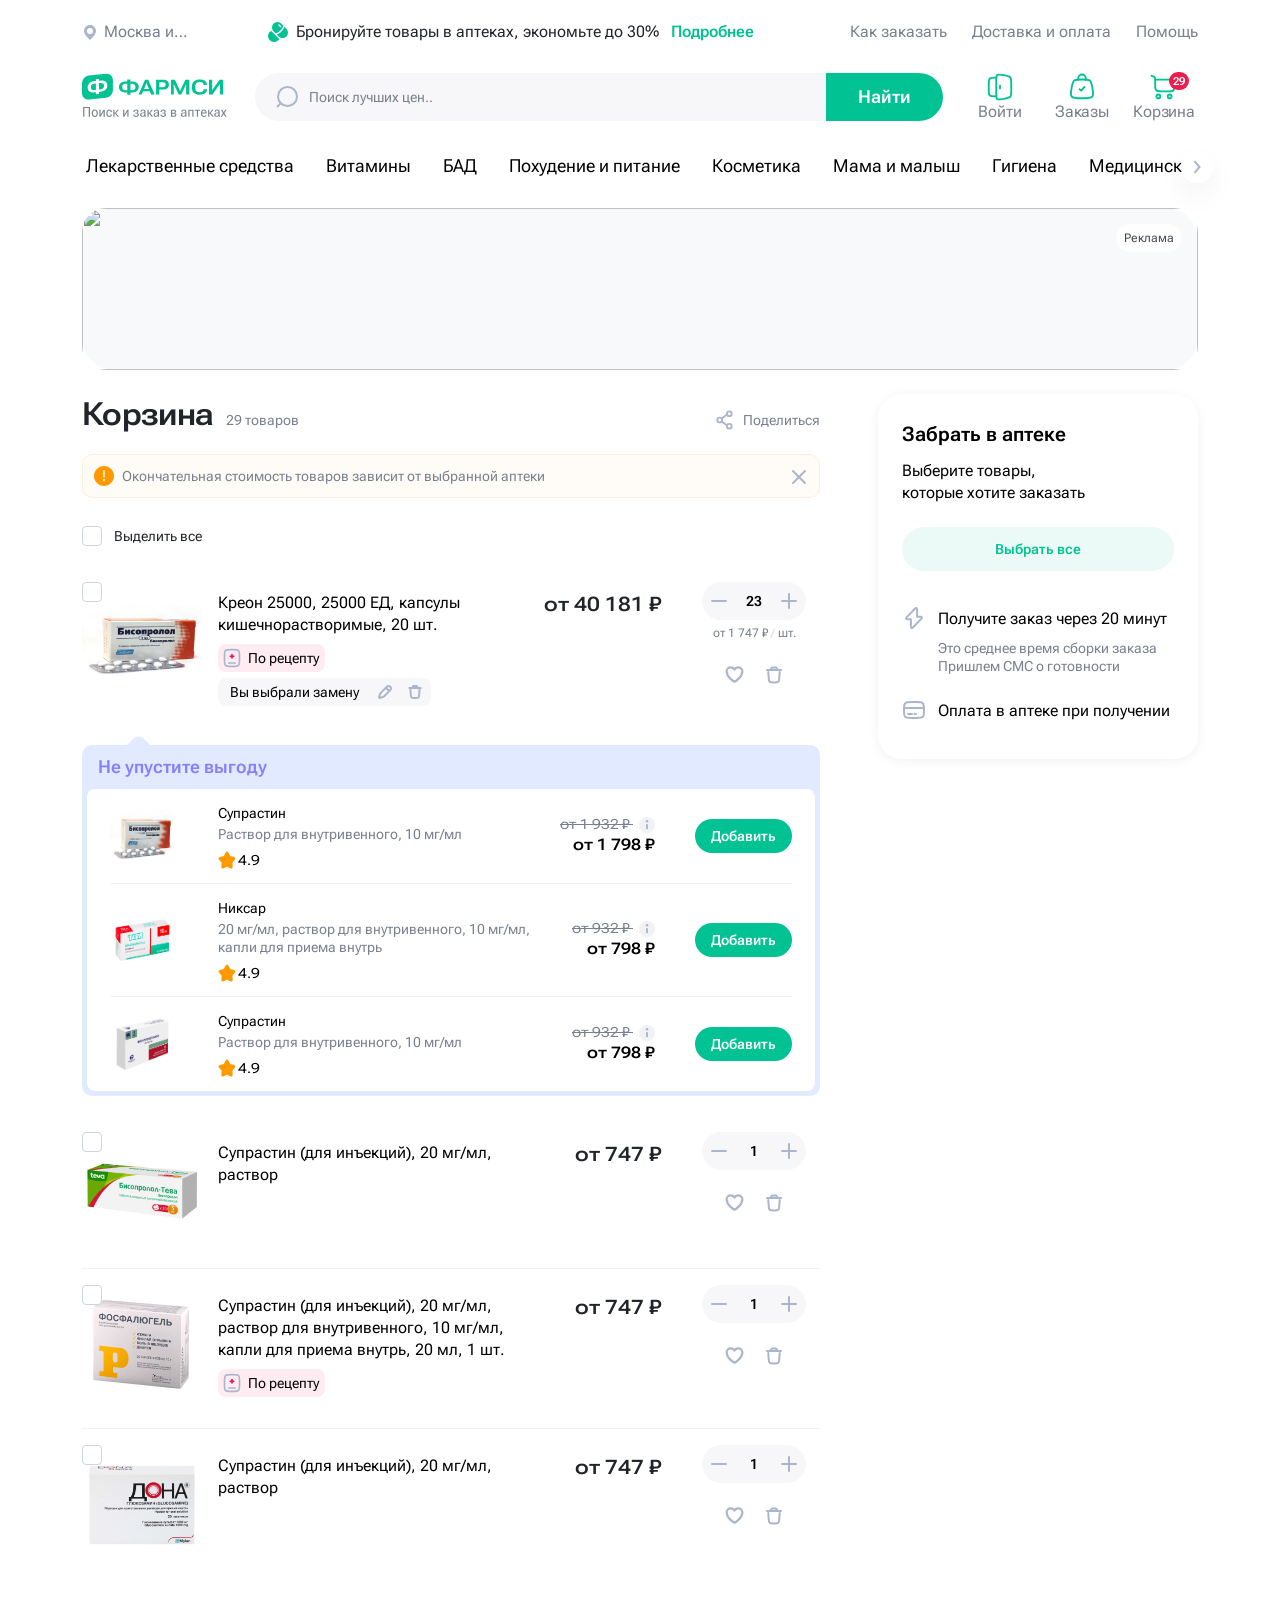
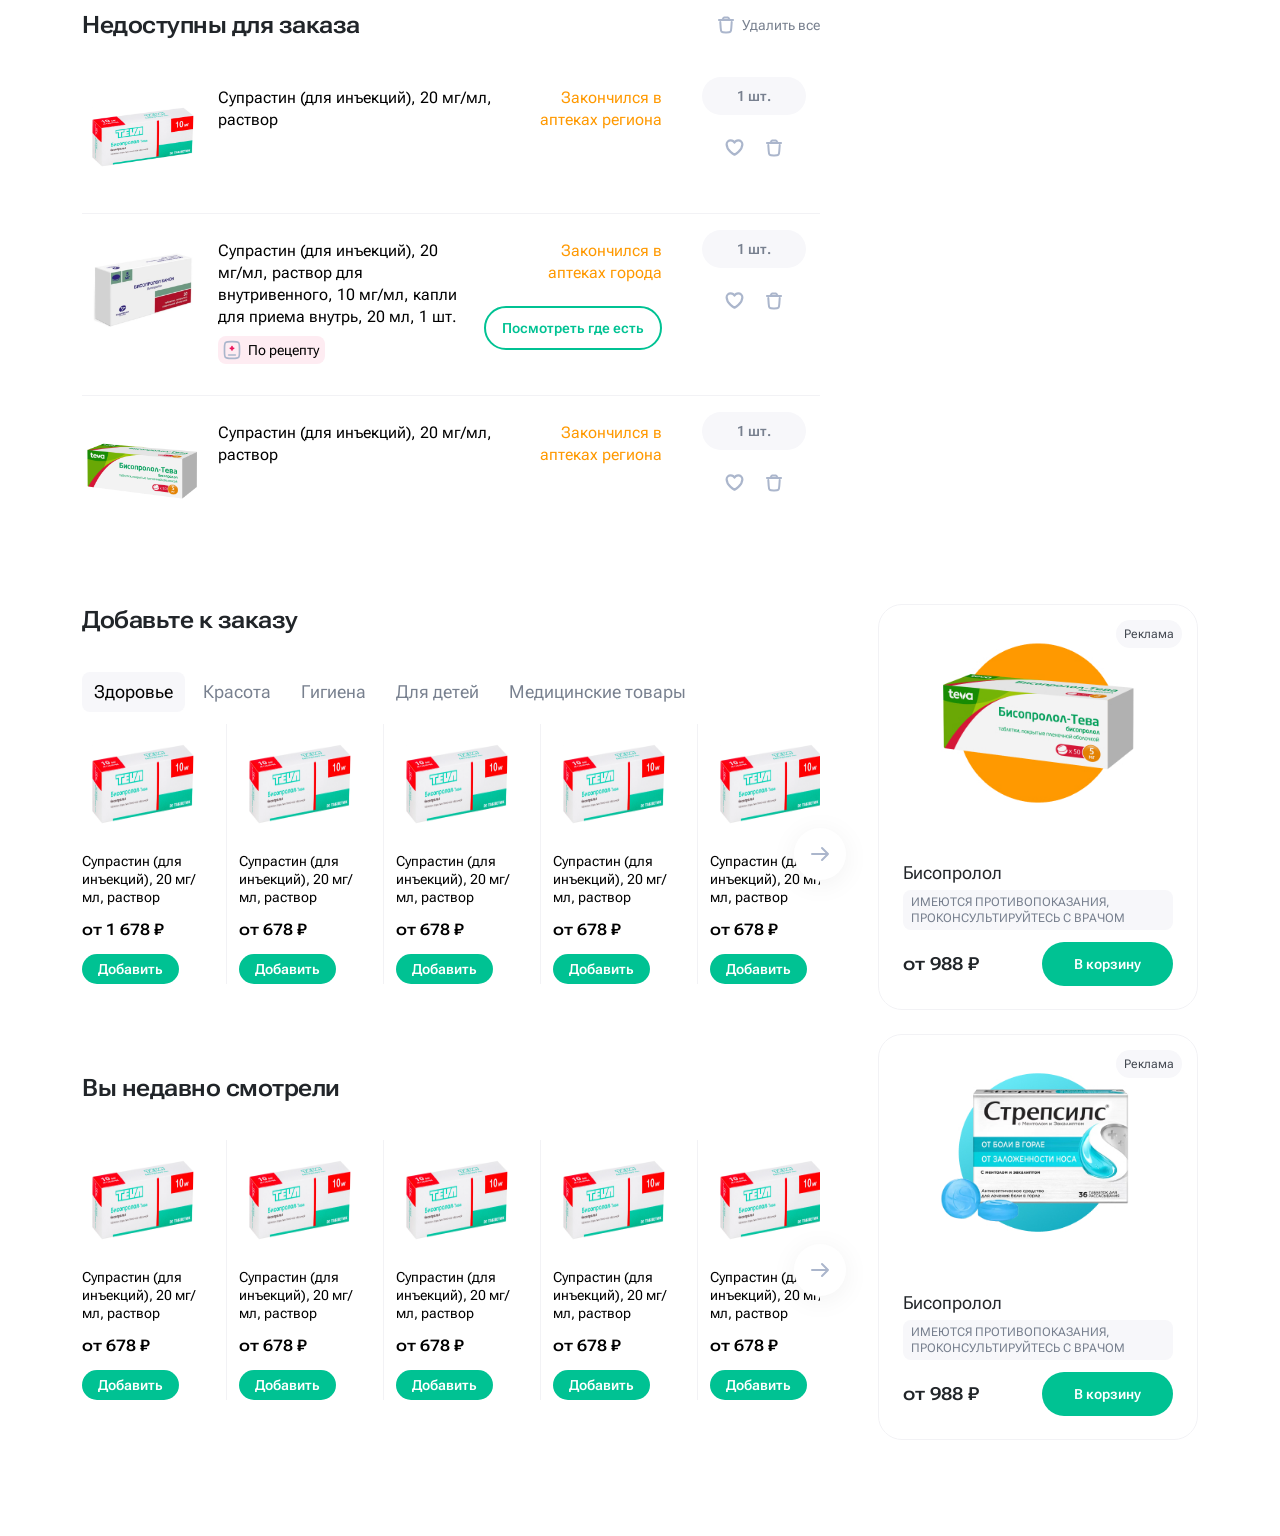
==== index.html @ 785c0ee1 "upload" ====
<!DOCTYPE html>
<html lang="ru">

<head>
    <meta charset="utf-8">
    <meta http-equiv="X-UA-Compatible" content="IE=edge">
    <meta name="viewport" content="width=device-width, initial-scale=1.0, maximum-scale=1.0, viewport-fit=cover">
    <meta name="description" content="Описание страницы">
    <meta name="format-detection" content="telephone=no">
    <meta name="robots" content="noindex">
    <title>Корзина</title>
    <link rel="apple-touch-icon" href="./assets/images/apple-touch-icon-C9QjvEhI.png" sizes="144x144">
    <link rel="icon" href="./assets/images/favicon-16x16-CDKs5s7O.png" sizes="16x16">
    <link rel="icon" href="./assets/images/favicon-32x32-Dmmu4h1M.png" sizes="32x32">
    <link rel="manifest" href="./assets/site-BRCrxVoA.webmanifest">
    <link rel="mask-icon" href="./assets/images/safari-pinned-tab-ThR9FbhP.svg">
    <link rel="preconnect" href="https://fonts.googleapis.com">
    <link rel="preconnect" href="https://fonts.gstatic.com" crossorigin>
    <link href="https://fonts.googleapis.com/css2?family=Roboto+Flex:opsz,slnt,wdth,wght,GRAD,XOPQ,XTRA,YOPQ,YTAS,YTDE,YTFI,YTLC,YTUC@8..144,-10..0,25..151,100..1000,-200..150,27..175,323..603,25..135,649..854,-305..-98,560..788,416..570,528..760&display=swap"
          rel="stylesheet">
    <link href="https://cdn.jsdelivr.net/npm/bootstrap@5.3.3/dist/css/bootstrap.min.css" rel="stylesheet"
          integrity="sha384-QWTKZyjpPEjISv5WaRU9OFeRpok6YctnYmDr5pNlyT2bRjXh0JMhjY6hW+ALEwIH" crossorigin="anonymous">
    <link rel="stylesheet" href="https://cdn.jsdelivr.net/npm/swiper@11/swiper-bundle.min.css"/>
    <link rel="stylesheet" href="https://cdn.jsdelivr.net/npm/@fancyapps/ui@5.0/dist/fancybox/fancybox.css"/>
    <script src="https://api-maps.yandex.ru/2.1/?apikey=b603dd45-d3d4-4cc6-bc5e-3985d0624e53&lang=ru_RU"></script>
  <script type="module" crossorigin src="./assets/index-DP8fOrDg.js"></script>
  <link rel="stylesheet" crossorigin href="./assets/css/index-PThS0J7I.css">
</head>

<body>
<div class="site">
    <header class="header">
        <!-- Header Start-->
        <!-- Header Top-->
        <div class="header__top">
            <div class="container">
                <div class="d-flex flex-wrap align-items-center justify-content-between">
                    <div class="d-flex align-items-center me-3">
                        <div class="header__location location">
                            <a class="location__current" href="javascript:void(0)">
                                <svg class="location__icon">
                                    <use xlink:href="./assets/images/sprites-BpR0RG1N.svg#pin"></use>
                                </svg>
                                <span class="js-city-choosen-city">Москва и МО</span>
                            </a>
                        </div>
                        <div class="header__saving d-flex align-items-center">
                            <svg class="header__saving-icon" width="24" height="24">
                                <use xlink:href="./assets/images/sprites-BpR0RG1N.svg#Pills"></use>
                            </svg>
                            Бронируйте товары в аптеках, экономьте до 30%<a class="header__saving-link"
                                                                            href="#">Подробнее </a>
                        </div>
                    </div>
                    <div class="d-flex align-items-center"><a class="header__top-link" href="#">Как заказать</a><a
                            class="header__top-link" href="#">Доставка и оплата</a><a class="header__top-link"
                                                                                      href="#">Помощь</a>
                    </div>
                </div>
            </div>
        </div>
        <!-- Header Middle-->
        <div class="header-nav">
            <div class="header__middle header__fixed">
                <div class="container" style="position: relative">
                    <div class="city-popup js-city-popup">
                        <button type="button" class="city-change__close" onclick="$('.js-city-popup').fadeOut(300);">
                            <svg aria-hidden="true" width="20" height="20" viewBox="0 0 20 20" fill="none"
                                 xmlns="http://www.w3.org/2000/svg">
                                <path d="M15.332 4.66663L4.66536 15.3333" stroke="#ABB6CC" stroke-width="2"
                                      stroke-linecap="round" stroke-linejoin="round"></path>
                                <path d="M4.66797 4.66663L15.3346 15.3333" stroke="#ABB6CC" stroke-width="2"
                                      stroke-linecap="round" stroke-linejoin="round"></path>
                            </svg>
                        </button>
                        <div class="city-popup__subtitle">Ваш регион</div>
                        <div class="city-popup__title"><span class="js-city-choosen-city">Московская область</span>?</div>
                        <div class="city-popup__text">
                            Цены и наличие в аптеках зависят<br>
                            от выбранного региона
                        </div>
                        <div class="city-popup__buttons">
                            <button class="button button-primary js-submit-location" type="button">
                                Да
                            </button>
                            <button class="button button-solid js-change-location" type="button">
                                Выбрать другой
                            </button>
                        </div>
                    </div>

                    <div class="city-popup js-city-selected-popup">
                        <button type="button" class="city-change__close"
                                onclick="$('.js-city-selected-popup').fadeOut(300);">
                            <svg aria-hidden="true" width="20" height="20" viewBox="0 0 20 20" fill="none"
                                 xmlns="http://www.w3.org/2000/svg">
                                <path d="M15.332 4.66663L4.66536 15.3333" stroke="#ABB6CC" stroke-width="2"
                                      stroke-linecap="round" stroke-linejoin="round"></path>
                                <path d="M4.66797 4.66663L15.3346 15.3333" stroke="#ABB6CC" stroke-width="2"
                                      stroke-linecap="round" stroke-linejoin="round"></path>
                            </svg>
                        </button>
                        <div class="city-popup__subtitle">Регион изменён</div>
                        <div class="city-popup__title js-city-choosen-city">Московская область</div>
                        <div class="city-popup__text">
                            Цены и наличие теперь будут отображаться<br>
                            для выбранного региона
                        </div>
                        <div class="city-popup__buttons">
                            <button class="button button-primary js-submit-location"
                                    onclick="$('.js-city-selected-popup').fadeOut(300);" type="button">
                                Понятно
                            </button>
                        </div>
                    </div>

                    <div class="d-flex align-items-center justify-content-between">
                        <a class="header__logo logo" href="/">
                            <img class="logo__image"
                                 src="./assets/images/logo-zc5anlZU.svg"
                                 alt="logo" width="168"
                                 height="56">
                        </a>
                        <div class="header__search search">
                            <form class="search__form d-flex align-items-center" action="/" autocomplete="off">
                                <div class="form-group w-100">
                                    <input class="search__input big__input js-searchInput" type="text" name="q"
                                           placeholder="Поиск лучших цен..">
                                    <svg class="search__icon">
                                        <use xlink:href="./assets/images/sprites-BpR0RG1N.svg#loupe"></use>
                                    </svg>
                                    <svg class="search__loading">
                                        <use xlink:href="./assets/images/sprites-BpR0RG1N.svg#loading"></use>
                                    </svg>
                                    <button class="search__clear js-qclear" type="button"></button>
                                </div>
                                <button class="button button-big" type="submit">Найти</button>
                                <div class="search__result">

                                </div>
                            </form>
                            <div class="search__backdrop"></div>
                        </div>
                        <div class="header__links"><a class="header__link" href="#">
                            <div class="header__link-icon">
                                <svg>
                                    <use xlink:href="./assets/images/sprites-BpR0RG1N.svg#Exit"></use>
                                </svg>
                            </div>
                            Войти
                        </a><a class="header__link" href="#">
                            <div class="header__link-icon">
                                <svg>
                                    <use xlink:href="./assets/images/sprites-BpR0RG1N.svg#Bag"></use>
                                </svg>
                            </div>
                            Заказы
                        </a><a class="header__link" href="#">
                            <div class="header__link-icon">
                                <svg>
                                    <use xlink:href="./assets/images/sprites-BpR0RG1N.svg#Cart"></use>
                                </svg>
                                <span class="header__link-counter js-cart-choose-nav-counter">99+</span>
                            </div>
                            Корзина
                        </a>
                        </div>
                    </div>
                </div>
            </div>
        </div>
        <div class="header__bottom">
            <div class="container">
                <nav class="header__menu">
                    <div class="header__list">
                        <div class="js-navSlider swiper">
                            <div class="swiper-wrapper">
                                <div class="swiper-slide header__slide"><a class="header__list-link"
                                                                           href="#">Лекарственные
                                    средства</a></div>
                                <div class="swiper-slide header__slide"><a class="header__list-link"
                                                                           href="#">Витамины</a>
                                </div>
                                <div class="swiper-slide header__slide"><a class="header__list-link" href="#">БАД</a>
                                </div>
                                <div class="swiper-slide header__slide"><a class="header__list-link" href="#">Похудение
                                    и
                                    питание</a></div>
                                <div class="swiper-slide header__slide"><a class="header__list-link"
                                                                           href="#">Косметика</a>
                                </div>
                                <div class="swiper-slide header__slide"><a class="header__list-link" href="#">Мама и
                                    малыш</a></div>
                                <div class="swiper-slide header__slide"><a class="header__list-link"
                                                                           href="#">Гигиена</a>
                                </div>
                                <div class="swiper-slide header__slide"><a class="header__list-link"
                                                                           href="#">Медицинские
                                    изделия</a></div>
                                <div class="swiper-slide header__slide"><a class="header__list-link"
                                                                           href="#">Медицинская
                                    техника</a></div>
                                <div class="swiper-slide header__slide"><a class="header__list-link"
                                                                           href="#">Ортопедия</a>
                                </div>
                                <div class="swiper-slide header__slide"><a class="header__list-link" href="#">Оптика</a>
                                </div>
                            </div>
                        </div>
                        <div class="small-navigation--prev small-navigation--disabled header__button--prev">
                            <svg class="small-navigation__icon">
                                <use xlink:href="./assets/images/sprites-BpR0RG1N.svg#triangle-left"></use>
                            </svg>
                        </div>
                        <div class="small-navigation--next header__button--next">
                            <svg class="small-navigation__icon">
                                <use xlink:href="./assets/images/sprites-BpR0RG1N.svg#triangle-right"></use>
                            </svg>
                        </div>
                    </div>
                    <div class="header__submenu submenu">
                        <div class="submenu__item">
                            <div class="row">
                                <div class="col-12 col-md-3">
                                    <div class="submenu__links"><a class="submenu__link" href="#">Бальзамы и
                                        кондиционеры</a><a class="submenu__link" href="#">Депиляция и бритье</a><a
                                            class="submenu__link" href="#">Средства после загара</a><a
                                            class="submenu__link" href="#">Шампуни</a><a class="submenu__link"
                                                                                         href="#">Омоложение</a><a
                                            class="submenu__link" href="#">Средства
                                        от загара</a><a class="submenu__link" href="#">Уход за телом</a><a
                                            class="submenu__link" href="#">Сухие шампуни</a><a class="submenu__link"
                                                                                               href="#">Окрашивание бровей
                                        и ресниц</a><a class="submenu__link" href="#">Уход за лицом</a><a
                                            class="submenu__link" href="#">Антицеллюлитный уход</a><a
                                            class="submenu__link" href="#">Патчи под
                                        глаза</a><a class="submenu__link" href="#">Сухие шампуни</a><a
                                            class="submenu__link" href="#">Окрашивание
                                        бровей и ресниц</a><a class="submenu__link" href="#">Уход за лицом</a>
                                    </div>
                                </div>
                                <div class="col-12 col-md-3">
                                    <div class="submenu__links"><a class="submenu__link" href="#">Сухие шампуни</a><a
                                            class="submenu__link" href="#">Депиляция и бритье</a><a
                                            class="submenu__link" href="#">Уход за
                                        телом</a><a class="submenu__link" href="#">Шампуни</a><a
                                            class="submenu__link" href="#">Бальзамы и
                                        кондиционеры</a><a class="submenu__link" href="#">Омоложение</a><a
                                            class="submenu__link" href="#">Средства от загара</a><a
                                            class="submenu__link" href="#">Средства после
                                        загара</a>
                                    </div>
                                </div>
                                <div class="col-12 col-md-2">
                                    <div class="submenu__title">Бренды</div>
                                    <div class="submenu__items"><a class="submenu__brand" href="#"
                                                                   title="Наименование бренда"><img
                                            src="./assets/images/Logo_Zdrav-Bo9V4WiA.jpg"
                                            alt="Logo_Zdrav" width="196" height="98"></a><a class="submenu__brand"
                                                                                            href="#"
                                                                                            title="Наименование бренда"><img
                                            src="./assets/images/Magnit-D0cAcwQ8.jpg"
                                            alt="Magnit" width="196" height="98"></a><a class="submenu__brand"
                                                                                        href="#"
                                                                                        title="Наименование бренда"><img
                                            src="./assets/images/Logo_Zdrav-Bo9V4WiA.jpg" alt="Logo_Zdrav" width="196"
                                            height="98"></a><a class="submenu__brand" href="#"
                                                               title="Наименование бренда"><img
                                            src="./assets/images/Magnit-D0cAcwQ8.jpg"
                                            alt="Magnit" width="196" height="98"></a><a class="submenu__brand"
                                                                                        href="#"
                                                                                        title="Наименование бренда"><img
                                            src="./assets/images/Logo_Zdrav-Bo9V4WiA.jpg" alt="Logo_Zdrav" width="196"
                                            height="98"></a>
                                    </div>
                                </div>
                                <div class="col-12 col-md-4">
                                    <div class="submenu__title">Хиты продаж</div>
                                    <div class="submenu__items"><a class="submenu__cart" href="#">
                                        <img
                                                class="submenu__cart-image" src="./assets/images/product-1-BopFH--r.png"
                                                width="86" height="86">
                                        <div class="submenu__cart-info">
                                            <div class="submenu__cart-name">Супрастин (для инъекций), 20 мг/мл,
                                                раствор для
                                                внутривенного, 10 мг/мл, капли для приема внутрь, 20 мл, 1 шт.
                                            </div>
                                            <div class="submenu__cart-price">от 1 700 ₽</div>
                                        </div>
                                    </a><a class="submenu__cart" href="#"><img class="submenu__cart-image"
                                                                               src="./assets/images/product-3-C06GJjld.png"
                                                                               width="86" height="86">
                                        <div class="submenu__cart-info">
                                            <div class="submenu__cart-name">Супрастин (для инъекций), 20 мг/мл,
                                                раствор для
                                                внутривенного, 10 мг/мл
                                            </div>
                                            <div class="submenu__cart-price">от 988 ₽</div>
                                        </div>
                                    </a><a class="submenu__cart" href="#"><img class="submenu__cart-image"
                                                                               src="./assets/images/product-2-D37xDYxZ.png"
                                                                               width="86" height="86">
                                        <div class="submenu__cart-info">
                                            <div class="submenu__cart-name">Цетрин, 10 мг, таблетки, покрытые
                                                пленочной
                                                оболочкой, 20 шт.
                                            </div>
                                            <div class="submenu__cart-price">от 320 ₽</div>
                                        </div>
                                    </a>
                                    </div>
                                </div>
                            </div>
                        </div>
                        <div class="submenu__item">
                            <div class="row">
                                <div class="col-12 col-md-3">
                                    <div class="submenu__links"><a class="submenu__link" href="#">Бальзамы и
                                        кондиционеры</a><a class="submenu__link" href="#">Депиляция и бритье</a><a
                                            class="submenu__link" href="#">Средства после загара</a><a
                                            class="submenu__link" href="#">Шампуни</a><a class="submenu__link"
                                                                                         href="#">Омоложение</a><a
                                            class="submenu__link" href="#">Средства
                                        от загара</a><a class="submenu__link" href="#">Уход за телом</a><a
                                            class="submenu__link" href="#">Сухие шампуни</a><a class="submenu__link"
                                                                                               href="#">Окрашивание бровей
                                        и ресниц</a><a class="submenu__link" href="#">Уход за лицом</a><a
                                            class="submenu__link" href="#">Антицеллюлитный уход</a><a
                                            class="submenu__link" href="#">Патчи под
                                        глаза</a><a class="submenu__link" href="#">Сухие шампуни</a><a
                                            class="submenu__link" href="#">Окрашивание
                                        бровей и ресниц</a><a class="submenu__link" href="#">Уход за лицом</a>
                                    </div>
                                </div>
                                <div class="col-12 col-md-3">
                                    <div class="submenu__links"><a class="submenu__link" href="#">Сухие шампуни</a><a
                                            class="submenu__link" href="#">Депиляция и бритье</a><a
                                            class="submenu__link" href="#">Уход за
                                        телом</a><a class="submenu__link" href="#">Шампуни</a><a
                                            class="submenu__link" href="#">Бальзамы и
                                        кондиционеры</a><a class="submenu__link" href="#">Омоложение</a><a
                                            class="submenu__link" href="#">Средства от загара</a><a
                                            class="submenu__link" href="#">Средства после
                                        загара</a>
                                    </div>
                                </div>
                                <div class="col-12 col-md-4">
                                    <div class="submenu__title">Хиты продаж</div>
                                    <div class="submenu__items"><a class="submenu__cart" href="#"><img
                                            class="submenu__cart-image" src="./assets/images/product-1-BopFH--r.png"
                                            width="86" height="86">
                                        <div class="submenu__cart-info">
                                            <div class="submenu__cart-name">Супрастин (для инъекций), 20 мг/мл,
                                                раствор для
                                                внутривенного, 10 мг/мл, капли для приема внутрь, 20 мл, 1 шт.
                                            </div>
                                            <div class="submenu__cart-price">от 1 700 ₽</div>
                                        </div>
                                    </a><a class="submenu__cart" href="#"><img class="submenu__cart-image"
                                                                               src="./assets/images/product-3-C06GJjld.png"
                                                                               width="86" height="86">
                                        <div class="submenu__cart-info">
                                            <div class="submenu__cart-name">Супрастин (для инъекций), 20 мг/мл,
                                                раствор для
                                                внутривенного, 10 мг/мл
                                            </div>
                                            <div class="submenu__cart-price">от 988 ₽</div>
                                        </div>
                                    </a><a class="submenu__cart" href="#"><img class="submenu__cart-image"
                                                                               src="./assets/images/product-2-D37xDYxZ.png"
                                                                               width="86" height="86">
                                        <div class="submenu__cart-info">
                                            <div class="submenu__cart-name">Цетрин, 10 мг, таблетки, покрытые
                                                пленочной
                                                оболочкой, 20 шт.
                                            </div>
                                            <div class="submenu__cart-price">от 320 ₽</div>
                                        </div>
                                    </a>
                                    </div>
                                </div>
                            </div>
                        </div>
                    </div>
                </nav>
            </div>
        </div>
        <!-- Header End-->
    </header>
    <!-- Main section-->
    <main class="main">
        <section class="section" style="margin: 24px 0">
            <div class="container">
                <div class="row">
                    <div class="col-12">
                        <div class="banner bg-light rounded-5" href="#">
                            <div class="banner__advertising advertising">
                                <div class="advertising__text">Реклама</div>
                                <div class="advertising__block advertising__block--top" data-id="ad-1">
                                    <div class="advertising__title">Реклама</div>
                                    <div class="advertising__subtitle">ООО&nbsp;«Название длинное компании чтобы
                                        посмотреть как вмещается»
                                    </div>
                                    <div class="d-flex flex-column align-items-start">
                                        <a class="advertising__link"
                                           href="https://rostov-na-donu.uteka.ru"
                                           target="_blank" rel="nofollow">
                                            <div class="advertising__icon advertising__icon--earth"></div>
                                            <div class="advertising__desc">https://rostov-na-donu.uteka.ru</div>
                                        </a><a class="advertising__link js-copy" href="uzk2dklH28Gmckh92Pod00"
                                               target="_blank" rel="nofollow">
                                        <div class="advertising__icon advertising__icon--copy"></div>
                                        <div class="advertising__desc">uzk2dklH28Gmckh92Pod00</div>
                                    </a>
                                        <p class="advertising__link advertising__link--complete"><span
                                                class="advertising__icon advertising__icon--checked"></span><span
                                                class="advertising__desc">ID скопирован</span></p></div>
                                </div>
                            </div>
                            <img src="https://images.unsplash.com/photo-1692854236272-cc49076a2629?ixlib=rb-4.0.3&amp;ixid=M3wxMjA3fDB8MHxwaG90by1wYWdlfHx8fGVufDB8fHx8fA%3D%3D&amp;auto=format&amp;fit=crop&amp;w=3540&amp;q=80"
                                 alt="" class="banner__img"></div>
                    </div>
                </div>
            </div>
        </section>
        <section class="section" style="margin-bottom: 56px;">
            <div class="container">
                <div class="row gx-5 cart">
                    <div class="cart__empty js-cart-choose-empty">
                        <div class="title cart__header-title cart__empty-title">Корзина</div>
                        <div class="cart__empty-inner">
                            <svg class="cart__empty-image" width="161" height="134" viewBox="0 0 161 134" fill="none"
                                 xmlns="http://www.w3.org/2000/svg">
                                <g clip-path="url(#clip0_1689_17390)">
                                    <ellipse cx="70.3827" cy="65.2578" rx="65.1288" ry="64.6071" fill="#F7F7FA"/>
                                    <path d="M36.8817 131.625C57.143 131.625 73.568 129.266 73.568 126.354C73.568 123.443 57.143 121.083 36.8817 121.083C16.6204 121.083 0.195312 123.443 0.195312 126.354C0.195312 129.266 16.6204 131.625 36.8817 131.625Z"
                                          fill="#F7F7FA"/>
                                    <ellipse cx="61.8483" cy="68.0805" rx="14.2272" ry="14.1132" fill="#F7F7FA"/>
                                    <g clip-path="url(#clip1_1689_17390)">
                                        <path fill-rule="evenodd" clip-rule="evenodd"
                                              d="M63.582 88.5745L27.0141 86.5857C27.0141 86.5857 24.1781 108.096 22.7061 119.262C22.4831 120.953 22.9756 122.66 24.0648 123.973C25.154 125.285 26.7413 126.084 28.4444 126.176L57.8663 127.777C59.5693 127.869 61.2341 127.247 62.459 126.061C63.6843 124.874 64.359 123.23 64.3207 121.525C64.0682 110.266 63.582 88.5745 63.582 88.5745Z"
                                              fill="#00B88B"/>
                                        <path fill-rule="evenodd" clip-rule="evenodd"
                                              d="M55.1721 127.79C56.5105 127.863 57.8186 127.374 58.7813 126.442C59.7439 125.51 60.2742 124.218 60.2441 122.878C60.0056 112.227 59.5643 92.5515 59.5643 92.5515C59.5632 92.5087 59.5453 92.468 59.5142 92.4385L54.8011 87.9741C54.7368 87.9131 54.6352 87.9159 54.574 87.9802C54.5131 88.0445 54.516 88.1462 54.5802 88.2072L59.2447 92.6256C59.2731 93.8843 59.6927 112.596 59.9232 122.885C59.9512 124.135 59.4565 125.341 58.5579 126.212C57.6594 127.082 56.4389 127.538 55.1896 127.47C55.1013 127.465 55.0255 127.533 55.0206 127.621C55.0158 127.71 55.0839 127.785 55.1721 127.79Z"
                                              fill="#00A07A"/>
                                        <path fill-rule="evenodd" clip-rule="evenodd"
                                              d="M59.5146 92.6714L63.6971 88.6907C63.761 88.6296 63.7639 88.528 63.7025 88.4638C63.6417 88.3996 63.5395 88.3971 63.4756 88.4582L59.293 92.4388C59.2292 92.4999 59.2263 92.6016 59.2877 92.6658C59.349 92.73 59.4507 92.7325 59.5146 92.6714Z"
                                              fill="#00A07A"/>
                                        <path fill-rule="evenodd" clip-rule="evenodd"
                                              d="M54.6913 88.0906L18.1235 86.1018C18.1235 86.1018 15.2875 107.613 13.8155 118.778C13.5925 120.469 14.085 122.176 15.1742 123.489C16.2634 124.801 17.8506 125.6 19.5537 125.693L48.9756 127.293C50.6787 127.385 52.3435 126.763 53.5684 125.577C54.7937 124.39 55.4684 122.746 55.4301 121.041C55.1776 109.782 54.6913 88.0906 54.6913 88.0906Z"
                                              fill="#00C293"/>
                                        <path fill-rule="evenodd" clip-rule="evenodd"
                                              d="M25.8467 86.5221C25.9552 87.1598 25.995 87.8199 25.9584 88.4934C25.6942 93.3516 21.5534 97.0864 16.7016 96.8589L18.1198 86.1018L25.8467 86.5221Z"
                                              fill="#00B88B"/>
                                        <path fill-rule="evenodd" clip-rule="evenodd"
                                              d="M28.9205 120.716C28.9397 120.363 28.6691 120.061 28.3162 120.042C26.2996 119.932 20.0854 119.594 18.0688 119.485C17.7158 119.466 17.4141 119.736 17.3949 120.089C17.3639 120.659 17.3188 121.488 17.2879 122.058C17.2687 122.411 17.5392 122.713 17.8922 122.732C19.9088 122.841 26.123 123.179 28.1396 123.289C28.4925 123.308 28.7942 123.038 28.8134 122.685C28.8444 122.115 28.8895 121.286 28.9205 120.716Z"
                                              fill="white"/>
                                        <path d="M28.4094 92.7739C29.2828 92.8214 30.0293 92.1519 30.0768 91.2786C30.1243 90.4052 29.4548 89.6587 28.5814 89.6112C27.708 89.5637 26.9615 90.2332 26.914 91.1065C26.8665 91.9799 27.536 92.7264 28.4094 92.7739Z"
                                              fill="#00A07A"/>
                                        <path d="M43.6359 93.6023C44.5093 93.6498 45.2558 92.9803 45.3033 92.1069C45.3508 91.2335 44.6813 90.487 43.808 90.4395C42.9346 90.392 42.1881 91.0615 42.1406 91.9349C42.0931 92.8083 42.7626 93.5548 43.6359 93.6023Z"
                                              fill="#00A07A"/>
                                        <path fill-rule="evenodd" clip-rule="evenodd"
                                              d="M27.4278 91.1064C27.4278 91.1064 26.9627 96.8547 26.5308 102.194C26.3172 104.834 27.1793 107.448 28.9215 109.443C30.6637 111.438 33.138 112.644 35.7827 112.788L35.7828 112.788C39.8476 113.009 43.3486 109.952 43.6769 105.894C44.1527 100.014 44.7923 92.1073 44.7923 92.1073C44.84 91.5186 44.4007 91.002 43.812 90.9543C43.2232 90.9067 42.7066 91.346 42.6589 91.9347C42.6589 91.9347 42.0193 99.8411 41.5435 105.721C41.3088 108.623 38.8055 110.809 35.899 110.651L35.8989 110.651C33.8309 110.538 31.896 109.595 30.5337 108.035C29.1714 106.475 28.4972 104.431 28.6641 102.366C29.0961 97.0273 29.5612 91.2789 29.5612 91.2789C29.6088 90.6902 29.1695 90.1736 28.5808 90.1259C27.9921 90.0783 27.4754 90.5176 27.4278 91.1064Z"
                                              fill="#00B88B"/>
                                        <path fill-rule="evenodd" clip-rule="evenodd"
                                              d="M27.4385 91.0199L25.8004 101.021C25.4371 103.239 26.034 105.506 27.4419 107.258C28.8498 109.009 30.936 110.08 33.18 110.202L33.18 110.202C38.059 110.467 42.3544 107.014 43.1442 102.193L44.7819 92.1942C44.8774 91.6113 44.4816 91.0606 43.8987 90.9651C43.3158 90.8696 42.7651 91.2653 42.6696 91.8482L41.032 101.847C40.4188 105.59 37.084 108.271 33.2963 108.065L33.2962 108.065C31.6592 107.976 30.1372 107.195 29.1101 105.917C28.083 104.639 27.6476 102.985 27.9126 101.367L29.5507 91.3658C29.6462 90.783 29.2505 90.2322 28.6676 90.1367C28.0847 90.0413 27.534 90.437 27.4385 91.0199Z"
                                              fill="white"/>
                                        <path fill-rule="evenodd" clip-rule="evenodd"
                                              d="M42.1056 84.0783L42.7544 72.1482C42.7865 71.5584 42.3337 71.0535 41.7439 71.0215C41.1541 70.9894 40.6493 71.4422 40.6172 72.0319L39.9684 83.9621C39.9363 84.5519 40.3891 85.0567 40.9788 85.0888C41.5686 85.1209 42.0735 84.6681 42.1056 84.0783Z"
                                              fill="white"/>
                                        <path fill-rule="evenodd" clip-rule="evenodd"
                                              d="M33.8455 83.2664L32.0241 77.1846C31.8547 76.6188 31.2577 76.297 30.6919 76.4665C30.1261 76.6359 29.8043 77.2328 29.9738 77.7987L31.7951 83.8805C31.9646 84.4463 32.5615 84.7681 33.1273 84.5986C33.6931 84.4292 34.015 83.8322 33.8455 83.2664Z"
                                              fill="white"/>
                                        <path fill-rule="evenodd" clip-rule="evenodd"
                                              d="M50.2364 84.8834L52.7066 79.035C52.9364 78.4908 52.6812 77.8625 52.1371 77.6327C51.5931 77.4029 50.9647 77.6581 50.7349 78.2022L48.2647 84.0505C48.0349 84.5946 48.29 85.223 48.8341 85.4528C49.3783 85.6826 50.0066 85.4275 50.2364 84.8834Z"
                                              fill="white"/>
                                        <path d="M16.5568 95.0335C21.0906 95.0335 24.7659 91.3582 24.7659 86.8244C24.7659 82.2906 21.0906 78.6152 16.5568 78.6152C12.023 78.6152 8.34766 82.2906 8.34766 86.8244C8.34766 91.3582 12.023 95.0335 16.5568 95.0335Z"
                                              fill="#EB1C4E"/>
                                        <path d="M17.5064 84.8313C17.2496 84.3782 16.8569 84.1516 16.3282 84.1516C15.7995 84.1516 15.4068 84.3782 15.1501 84.8313C14.8933 85.2844 14.7649 86.0623 14.7649 87.1649C14.7649 88.2676 14.8933 89.0455 15.1501 89.4986C15.4068 89.9517 15.7995 90.1783 16.3282 90.1783C16.8569 90.1783 17.2496 89.9517 17.5064 89.4986C17.7631 89.0455 17.8915 88.2676 17.8915 87.1649C17.8915 86.0623 17.7631 85.2844 17.5064 84.8313ZM18.7072 90.4049C18.1861 91.077 17.3931 91.4131 16.3282 91.4131C15.2633 91.4131 14.4666 91.077 13.9379 90.4049C13.4168 89.7327 13.1563 88.6527 13.1563 87.1649C13.1563 85.6772 13.4168 84.5972 13.9379 83.925C14.4666 83.2529 15.2633 82.9168 16.3282 82.9168C17.3931 82.9168 18.1861 83.2529 18.7072 83.925C19.2358 84.5972 19.5002 85.6772 19.5002 87.1649C19.5002 88.6527 19.2358 89.7327 18.7072 90.4049Z"
                                              fill="white"/>
                                    </g>
                                    <path d="M96.5027 134.045C116.669 134.045 133.017 131.677 133.017 128.757C133.017 125.836 116.669 123.468 96.5027 123.468C76.3363 123.468 59.9883 125.836 59.9883 128.757C59.9883 131.677 76.3363 134.045 96.5027 134.045Z"
                                          fill="#F7F7FA"/>
                                    <path d="M92.5711 103.436C91.744 102.611 90.2255 103.052 89.6618 103.9C82.6088 114.51 73.5624 116.092 70.4443 116.361C63.0919 117.489 61.2151 112.659 55.4581 113.625C52.2407 114.165 49.7016 116.064 49.9061 118.871C50.141 122.108 52.1809 123.646 55.2611 124.161C63.8134 125.591 72.9289 121.482 73.6706 121.116C80.7278 117.637 87.7462 112.643 92.321 106.557C92.9767 105.684 93.4789 104.342 92.5711 103.436Z"
                                          fill="#FC8A32"/>
                                    <path d="M106.121 61.3032C106.121 61.3032 119.054 67.1792 127.163 61.4126L131.528 68.1469C131.528 68.1469 118.512 76.2417 111.418 71.8713L106.121 61.3032Z"
                                          fill="white"/>
                                    <path d="M137.254 56.5535C137.046 56.5445 130.502 58.3227 127.168 61.3502L131.528 68.1469C131.528 68.1469 132.722 66.8129 134.197 66.8318C139.074 66.5245 139.822 64.9361 140.38 63.4991C141.76 59.9378 140.289 56.6896 137.254 56.5535Z"
                                          fill="#FCC632"/>
                                    <path d="M134.626 61.4904C134.11 61.4828 133.595 61.2963 133.204 60.9311C132.413 60.1949 132.422 59.0094 133.227 58.2835C136.45 55.3706 136.657 51.8393 136.01 50.1751C135.63 49.2016 136.185 48.1303 137.246 47.7824C138.307 47.4341 139.476 47.9422 139.855 48.9163C141.052 51.9938 140.384 57.0723 136.09 60.9522C135.685 61.3184 135.154 61.4974 134.626 61.4904Z"
                                          fill="#FCC632"/>
                                    <path d="M139.854 48.9163C139.475 47.9422 138.307 47.4341 137.246 47.7824C136.184 48.1303 135.63 49.2016 136.01 50.1751C136.576 51.6311 136.488 54.5173 134.297 57.1672H134.298C133.985 57.5451 137.39 55.4225 136.901 49.7426C136.861 49.2726 136.824 49.2819 136.826 48.9515C136.926 48.2902 137.83 48.1106 138.429 48.2302C139.26 48.3969 139.867 49.0459 139.916 49.098C139.894 49.0388 139.877 48.9747 139.854 48.9163Z"
                                          fill="#FC8A32"/>
                                    <path d="M136.034 63.5514C135.403 63.4871 134.813 63.1551 134.478 62.6083C133.925 61.7078 134.272 60.5659 135.255 60.058C136.588 59.3686 137.371 58.6312 137.459 57.9817C137.558 57.2499 136.795 56.5025 136.787 56.4954C135.97 55.7831 135.939 54.5977 136.715 53.8479C137.492 53.0988 138.784 53.0693 139.601 53.7813C139.834 53.9854 141.863 55.8399 141.51 58.4432C141.251 60.356 139.82 61.9965 137.258 63.3212C136.872 63.5209 136.444 63.593 136.034 63.5514Z"
                                          fill="#FCC632"/>
                                    <path d="M135.344 60.0095C135.868 59.8761 137.495 59.3631 138.026 58.0389C138.304 57.3467 137.363 56.5599 137.355 56.553C136.917 56.1681 136.62 55.7151 136.459 55.2602C136.4 54.8548 136.585 54.3369 137.551 53.8793C137.551 53.8793 138.518 53.532 139.593 53.7754C138.776 53.0702 137.491 53.1015 136.716 53.8478C135.94 54.5976 135.972 55.783 136.789 56.4953C136.797 56.5024 137.559 57.2498 137.46 57.9816C137.374 58.6164 136.622 59.3342 135.344 60.0095Z"
                                          fill="#FC8A32"/>
                                    <path d="M134.819 66.7369C134.075 66.8098 133.265 66.806 132.39 66.7265C131.268 66.624 130.449 65.7061 130.561 64.6775C130.673 63.6477 131.675 62.8982 132.795 62.9993C134.306 63.1377 135.405 62.9508 135.889 62.4733C136.455 61.9151 136.278 60.8806 136.276 60.8701C136.054 59.856 136.773 58.8799 137.878 58.6773C138.98 58.4724 140.061 59.1417 140.283 60.1555C140.347 60.4447 140.845 63.0325 138.925 64.9769C137.936 65.9781 136.561 66.5667 134.819 66.7369Z"
                                          fill="#FCC632"/>
                                    <path d="M137.873 58.6773C136.767 58.88 136.048 59.856 136.27 60.8701C136.272 60.8807 136.449 61.9151 135.883 62.4733C135.551 62.8003 134.926 62.9876 134.082 63.0304C134.293 63.1361 135.124 63.4973 135.986 63.0757C136.718 62.7174 136.697 61.5796 136.697 61.5697C136.693 60.9858 136.779 60.1834 137.364 59.5155C137.781 59.1341 138.124 59.0697 138.919 59.1647C138.919 59.1647 139.61 59.2351 140.175 59.8502C139.823 59.0125 138.858 58.4944 137.873 58.6773Z"
                                          fill="#FC8A32"/>
                                    <path d="M134.086 62.6878C133.712 62.9211 133.249 63.0425 132.762 63.0034C126.604 62.5051 124.595 60.2121 122.857 55.8758C122.468 54.9057 123.007 53.8292 124.067 53.4725C125.126 53.1151 126.299 53.6125 126.688 54.5838C128.047 57.9731 129.001 58.9388 133.12 59.272C134.243 59.3629 135.073 60.272 134.974 61.3021C134.918 61.8858 134.576 62.3824 134.086 62.6878Z"
                                          fill="#FCC632"/>
                                    <path d="M126.689 54.584C126.3 53.6128 125.126 53.1153 124.068 53.4728C123.241 53.7506 122.736 54.4689 122.738 55.232C122.924 54.8433 123.304 54.3553 124.086 54.0541C124.086 54.0541 125.241 53.4893 125.791 54.4822C127.144 58.1226 129.635 58.5746 129.158 58.2723L129.159 58.2711C128.063 57.5753 127.436 56.4475 126.689 54.584Z"
                                          fill="#FC8A32"/>
                                    <path d="M116.189 74.087C112.595 65.2442 104.32 58.2042 94.1311 59.4991C83.9415 60.7941 76.8255 69.422 78.2371 78.7701C78.6852 81.7382 78.998 95.8876 80.1085 101.049C82.3295 111.366 90.5032 113.841 102.113 112.365C113.723 110.889 122.341 105.611 122.6 96.1762C122.832 87.7331 118.346 79.3886 116.189 74.087Z"
                                          fill="#FCC632"/>
                                    <path d="M114.643 93.2321C115.969 102.014 110.157 104.81 102.611 105.769C95.0656 106.728 88.6438 105.487 87.3178 96.7043C85.9916 87.9218 90.2634 74.9237 97.8091 73.965C105.354 73.0057 113.317 84.4494 114.643 93.2321Z"
                                          fill="#FFE6A3"/>
                                    <path d="M104.626 126.045C104.626 126.045 104.351 128.826 111.379 128.7H116.064C116.064 128.7 118.983 128.704 118.888 126.108C118.888 126.108 119.059 124.127 116.673 123.832C116.673 123.832 113.806 123.577 116.064 119.091C116.064 119.091 122.864 101.059 122.563 96.865L104.805 108.472L104.626 126.045Z"
                                          fill="#FCC632"/>
                                    <path d="M92.3031 126.045C92.3031 126.045 92.591 128.705 86.5711 128.7H81.8858C81.8858 128.7 78.9668 128.705 79.0613 126.108C79.0613 126.108 78.8909 124.127 81.277 123.832C81.277 123.832 82.5935 122.838 81.8857 119.091C81.8857 119.091 79.774 102.952 80.0739 98.7585L96.7169 108.472L92.3031 126.045Z"
                                          fill="#FCC632"/>
                                    <path d="M81.7656 66.1971C85.2771 67.624 89.2118 68.4232 93.3668 68.4232C99.2355 68.4232 104.661 66.8249 109.078 64.1204C105.04 60.7019 99.8904 58.7666 94.128 59.4994C88.9934 60.1517 84.6417 62.6672 81.7656 66.1971Z"
                                          fill="#ED9726"/>
                                    <path d="M104.103 75.3178C104.103 75.3178 109.482 100.855 110.147 104.846C110.147 104.846 120.105 104.606 123.514 101.607C123.514 101.607 122.921 70.601 106.119 61.3034C106.119 61.3034 102.946 59.7383 99.0684 59.2655C97.2578 59.0438 101.349 63.3213 104.103 75.3178Z"
                                          fill="white"/>
                                    <path d="M103.199 71.8C103.509 72.8914 103.812 74.0602 104.101 75.3179C104.101 75.3179 106.48 86.6113 108.269 95.3507L110.331 75.7L103.199 71.8Z"
                                          fill="#EDEDED"/>
                                    <path d="M103.199 71.8C103.509 72.8914 103.812 74.0602 104.101 75.3179C104.101 75.3179 104.281 76.17 104.577 77.5807L107.692 74.2568L103.199 71.8Z"
                                          fill="#D6D6D6"/>
                                    <path d="M98.8223 59.2737C97.7162 59.5505 101.505 63.9937 104.105 75.3182C104.105 75.3182 104.164 75.5995 104.27 76.1013L108.483 69.8256C105.352 65.3009 101.305 61.445 98.8223 59.2737Z"
                                          fill="#EDEDED"/>
                                    <path d="M120.247 93.5964C120.303 93.9698 120.041 94.3164 119.667 94.3641L112.079 95.3285C111.717 95.3746 111.384 95.123 111.329 94.7618C111.273 94.3884 111.535 94.0417 111.91 93.9941L119.497 93.0296C119.859 92.9836 120.192 93.2352 120.247 93.5964Z"
                                          fill="#F2F2F5"/>
                                    <path d="M89.653 77.1544C89.653 77.1544 92.0435 103.071 92.5864 107.077C92.5864 107.077 84.6763 108.947 80.5078 106.912C80.5078 106.912 71.2907 75.9247 82.5404 64.5344C82.5404 64.5344 85.4049 62.1997 89.7424 60.4498C91.4148 59.7762 88.749 64.9225 89.653 77.1544Z"
                                          fill="white"/>
                                    <path d="M89.4773 73.5435C89.5036 74.6716 89.5574 75.8716 89.6513 77.1541C89.6513 77.1541 90.7086 88.6146 91.5767 97.4719L83.7695 79.0752L89.4773 73.5435Z"
                                          fill="#EDEDED"/>
                                    <path d="M85.8555 77.134L89.9172 79.9444C89.7602 78.26 89.6645 77.2217 89.6645 77.2217C89.5701 75.9387 89.5162 74.7393 89.4905 73.6108L85.8555 77.134Z"
                                          fill="#D6D6D6"/>
                                    <path d="M89.979 60.396C91.1252 60.387 88.7959 65.608 89.6489 77.1543C89.6489 77.1543 89.6759 77.4392 89.7222 77.9496L83.8086 72.9601C85.4818 67.8258 88.2328 63.1056 89.979 60.396Z"
                                          fill="#EDEDED"/>
                                    <path d="M89.4185 97.5143C89.475 97.8877 89.2129 98.2344 88.8383 98.282L81.251 99.2462C80.8886 99.2922 80.5557 99.0406 80.5012 98.6793C80.4448 98.3059 80.7068 97.9593 81.0814 97.9117L88.6687 96.9476C89.0311 96.9015 89.364 97.1531 89.4185 97.5143Z"
                                          fill="#F2F2F5"/>
                                    <path d="M81.7282 65.375C81.7282 65.375 73.53 76.2728 63.3888 74.8418L63.1367 82.6738C63.1367 82.6738 78.7984 83.9535 82.6878 76.9742L81.7282 65.375Z"
                                          fill="white"/>
                                    <path d="M52.0094 74.1488C52.1947 74.0629 59 73.3323 63.3925 74.8418L63.1404 82.6739C63.1404 82.6739 60.7207 81.8075 59.3837 82.3783C54.797 83.9294 53.4054 82.7617 52.2556 81.6598C49.4083 78.9299 49.3007 75.413 52.0094 74.1488Z"
                                          fill="#FCC632"/>
                                    <path d="M53.6064 78.5426C54.1172 78.4706 54.5995 78.2223 54.9331 77.8124C55.608 76.9845 55.4239 75.8112 54.5202 75.1911C50.8975 72.7057 50.1717 69.2309 50.5677 67.503C50.8004 66.4911 50.0937 65.4978 48.9909 65.2856C47.8877 65.0719 46.8047 65.7204 46.5724 66.7325C45.8403 69.9298 47.2497 74.8791 52.0761 78.1903C52.5321 78.5029 53.0841 78.615 53.6064 78.5426Z"
                                          fill="#FCC632"/>
                                    <path d="M46.5731 66.7325C46.8053 65.7204 47.8884 65.0719 48.9916 65.2856C50.0945 65.4978 50.8011 66.4911 50.5684 67.503C50.2213 69.0154 50.7342 71.8643 53.2953 74.2179L53.2947 74.2186C53.6611 74.5541 49.9736 72.8731 49.6212 67.1847C49.592 66.7144 49.6299 66.7184 49.5795 66.3915C49.3825 65.7493 48.4608 65.6831 47.8841 65.8757C47.0858 66.1433 46.5792 66.8622 46.5391 66.9199C46.5522 66.8584 46.5592 66.7928 46.5731 66.7325Z"
                                          fill="#FC8A32"/>
                                    <path d="M56.3876 79.2165C56.888 78.8579 57.1994 78.2917 57.1722 77.6646C57.1281 76.6312 56.1792 75.827 55.0525 75.8677C53.5232 75.9233 52.4348 75.6721 51.9883 75.161C51.4855 74.5862 51.7074 73.5828 51.7102 73.5733C51.9977 72.5732 51.347 71.549 50.2573 71.2845C49.1672 71.0208 48.0504 71.618 47.7635 72.6177C47.6808 72.9028 47.0145 75.4591 48.804 77.5046C50.1185 79.0082 52.2754 79.7162 55.2136 79.6096C55.6571 79.594 56.0622 79.4493 56.3876 79.2165Z"
                                          fill="#FCC632"/>
                                    <path d="M54.9488 75.8689C54.4264 76.0077 52.7479 76.3546 51.5381 75.4829C50.9059 75.0277 51.2571 73.9048 51.2594 73.8946C51.412 73.3567 51.4061 72.828 51.283 72.3627C51.1012 71.989 50.648 71.6379 49.5637 71.7135C49.5637 71.7135 48.5423 71.8837 47.7656 72.608C48.0578 71.6147 49.1697 71.022 50.2561 71.2847C51.3458 71.5492 51.9965 72.5733 51.709 73.5735C51.7062 73.5828 51.4843 74.5863 51.9871 75.1611C52.4232 75.6605 53.4751 75.9093 54.9488 75.8689Z"
                                          fill="#FC8A32"/>
                                    <path d="M58.7703 82.5257C59.4813 82.3127 60.2184 82.005 60.9814 81.604C61.9592 81.0886 62.2969 79.9439 61.7358 79.0474C61.1748 78.1501 59.9257 77.8421 58.9493 78.3549C57.6322 79.0489 56.5464 79.2913 55.8914 79.0372C55.1266 78.7405 54.8255 77.7304 54.8231 77.7205C54.5729 76.7117 53.4816 76.0916 52.3827 76.3211C51.2857 76.5481 50.5982 77.565 50.8482 78.5738C50.9197 78.8609 51.6199 81.4092 54.2386 82.4619C55.587 83.0038 57.1048 83.0237 58.7703 82.5257Z"
                                          fill="#FCC632"/>
                                    <path d="M52.3851 76.3211C53.4841 76.0916 54.5752 76.7117 54.8254 77.7205C54.8278 77.7304 55.129 78.7405 55.8937 79.0372C56.3428 79.2108 56.9966 79.1466 57.7854 78.8695C57.6408 79.0447 57.043 79.6864 56.0696 79.6255C55.2411 79.574 54.7532 78.5279 54.748 78.5183C54.492 77.9848 54.0546 77.2846 53.2227 76.8952C52.673 76.7038 52.3306 76.7731 51.6479 77.1586C51.6479 77.1586 51.0491 77.4822 50.8076 78.2561C50.7553 77.36 51.4033 76.5246 52.3851 76.3211Z"
                                          fill="#FC8A32"/>
                                    <path d="M58.5382 79.425C58.9901 79.3951 59.4346 79.2263 59.7903 78.9183C64.2843 75.024 64.3097 72.082 62.7414 67.6917C62.3911 66.7083 61.2394 66.1717 60.1667 66.495C59.0951 66.8173 58.5109 67.8748 58.8626 68.8579C60.0882 72.2901 59.9931 73.5904 56.9873 76.196C56.1674 76.9063 56.131 78.0917 56.9054 78.8435C57.3428 79.2695 57.948 79.4647 58.5382 79.425Z"
                                          fill="#FCC632"/>
                                    <path d="M58.8601 68.8579C58.5085 67.8749 59.0926 66.8174 60.1642 66.4951C61.0016 66.2423 61.8823 66.5194 62.397 67.1183C61.9879 66.9197 61.3601 66.7527 60.5434 66.9623C60.5434 66.9623 59.2557 67.1756 59.4948 68.2676C60.8957 71.8923 59.2476 73.6652 59.4171 73.1568L59.4156 73.1557C59.8045 71.9867 59.5332 70.7446 58.8601 68.8579Z"
                                          fill="#FC8A32"/>
                                    <path opacity="0.8"
                                          d="M130.714 37.8114L130.321 35.2104L126.715 35.6691L127.107 38.2696C125.407 39.6454 123.905 41.1576 124.233 43.3246C124.24 43.3708 126.089 55.6219 126.089 55.6219C126.321 56.5065 128.727 56.4599 131.637 56.095C134.545 55.7202 136.874 55.1647 136.835 54.2562C136.835 54.2562 134.986 42.0051 134.979 41.9589C134.651 39.7919 132.758 38.7117 130.714 37.8114Z"
                                          fill="white"/>
                                    <path d="M131.428 54.7041C126.69 55.2968 126.455 54.6145 126.446 54.5849L124.739 43.26C124.466 41.449 125.624 40.0959 127.447 38.6206L127.652 38.4543L127.292 36.0679L129.887 35.7383L130.247 38.1244L130.494 38.2328C132.685 39.1979 134.201 40.212 134.474 42.0231L136.191 53.3928C136.186 53.3938 136.111 54.0997 131.428 54.7041Z"
                                          fill="white"/>
                                    <path d="M130.796 44.8018C128.951 44.4872 127.166 44.6678 125.745 45.1012C125.013 45.3248 125.161 46.0444 125.161 46.0444L126.448 54.5851C126.457 54.6146 126.692 55.2968 131.43 54.7042C136.114 54.0999 136.189 53.3939 136.193 53.393L135.15 46.4886C135.15 46.4886 135.058 45.4299 134.367 45.6281C133.254 45.9477 132.717 45.1291 130.796 44.8018Z"
                                          fill="#867FFF"/>
                                    <path d="M125.762 45.2979C126.758 44.9717 129.145 44.3241 131.732 45.2555C133.11 45.7514 133.904 45.9709 134.346 45.8961C134.909 45.8001 134.892 46.2134 134.889 46.2359C134.788 46.9569 133.737 47.0251 133.119 46.956C132.088 46.8414 131.17 46.3011 130.124 46.2548C129.147 46.2124 128.181 46.3774 127.206 46.4006C126.826 46.4099 126.444 46.3544 126.072 46.2512C125.495 46.0902 125.076 45.523 125.762 45.2979Z"
                                          fill="#746DF0"/>
                                    <path d="M130.861 37.2475L130.534 35.0838C130.479 34.7203 130.113 34.4664 129.717 34.5169L127.008 34.861C126.612 34.9108 126.334 35.2471 126.39 35.6102L126.716 37.7746L130.861 37.2475Z"
                                          fill="#867FFF"/>
                                    <path d="M127.57 37.6658L127.246 35.5225C127.227 35.3943 127.098 35.3047 126.959 35.3229C126.819 35.3404 126.721 35.4584 126.741 35.587L127.064 37.73L127.57 37.6658Z"
                                          fill="#746DF0"/>
                                    <path d="M128.585 37.5373L128.262 35.3944C128.242 35.2662 128.114 35.1767 127.974 35.1944C127.834 35.2123 127.737 35.3303 127.756 35.4578L128.08 37.6011L128.585 37.5373Z"
                                          fill="#746DF0"/>
                                    <path d="M129.594 37.4087L129.27 35.2657C129.251 35.1375 129.121 35.0479 128.982 35.0657C128.843 35.0834 128.745 35.2016 128.764 35.3302L129.088 37.4728L129.594 37.4087Z"
                                          fill="#746DF0"/>
                                    <path d="M130.099 37.3441L130.605 37.2807L130.281 35.1373C130.262 35.0087 130.133 34.9195 129.994 34.9373C129.854 34.9547 129.757 35.0727 129.776 35.2011L130.099 37.3441Z"
                                          fill="#746DF0"/>
                                    <path d="M58.452 70.0339C58.0327 72.0895 55.877 73.4446 53.6361 73.0608C51.3946 72.6764 49.9176 70.6984 50.3367 68.6421L53.3148 54.0196C53.7337 51.9638 55.8895 50.6083 58.1311 50.9926C60.372 51.3765 61.849 53.3549 61.4298 55.411L58.452 70.0339Z"
                                          fill="#EB1C4E"/>
                                    <path d="M56.015 61.3806C54.3362 61.0927 52.7768 61.2222 51.76 61.6541L50.3367 68.6417C49.9176 70.698 51.3946 72.676 53.6361 73.0604C55.8771 73.4441 58.0327 72.0892 58.452 70.0335L59.8749 63.0455C59.0968 62.3061 57.6939 61.669 56.015 61.3806Z"
                                          fill="white"/>
                                    <path d="M62.5927 26.8674C62.5927 26.8674 73.5634 24.2875 79.3476 28.4306C79.3476 28.4306 82.7593 32.9184 77.2471 41.0711C77.2471 41.0711 70.4325 49.077 68.2899 45.9435C68.2899 45.9435 62.1967 37.5181 62.5927 26.8674Z"
                                          fill="#FC8A32"/>
                                    <path d="M112.385 16.2029C112.385 16.2029 101.184 17.7346 97.6064 23.6131C97.6064 23.6131 96.3623 28.964 104.892 34.5128C104.892 34.5128 114.561 39.4631 115.209 35.8121C115.209 35.8121 117.258 25.8771 112.385 16.2029Z"
                                          fill="#FC8A32"/>
                                    <path d="M119.892 44.7338C122.274 55.5516 112.03 62.754 98.009 65.3528C83.9887 67.9527 71.5002 64.9655 69.1171 54.1475C66.7338 43.3283 74.7137 25.8449 88.7342 23.2453C102.756 20.6457 117.509 33.9145 119.892 44.7338Z"
                                          fill="#FCC632"/>
                                    <path d="M98.09 48.0229C97.8983 47.1524 98.9004 46.8536 100.166 46.6189C101.432 46.3848 102.482 46.3025 102.673 47.1728C102.865 48.0433 102.178 49.7724 100.912 50.0075C99.6469 50.2417 98.2816 48.8937 98.09 48.0229Z"
                                          fill="#753300"/>
                                    <path d="M78.4518 53.9886C78.2896 53.9886 78.1296 53.9172 78.031 53.7849C77.8715 53.5719 77.9308 53.281 78.1628 53.1347C78.3687 53.005 83.267 49.9736 88.8794 50.9838C89.1563 51.0345 89.3365 51.2801 89.2822 51.5339C89.228 51.7874 88.9571 51.9526 88.683 51.9032C83.4953 50.9686 78.7868 53.8771 78.74 53.9065C78.6519 53.9623 78.5517 53.9886 78.4518 53.9886Z"
                                          fill="#753300"/>
                                    <path d="M77.597 49.8814C77.4006 49.8814 77.2135 49.7773 77.1295 49.6017C77.0158 49.3657 77.1322 49.089 77.3906 48.9847C77.6183 48.8922 83.0416 46.743 88.3558 48.6894C88.6174 48.7851 88.7451 49.0579 88.6403 49.2978C88.5358 49.5385 88.2383 49.6532 87.9773 49.5589C83.0597 47.7572 77.8543 49.8203 77.8023 49.8411C77.7355 49.8682 77.6656 49.8814 77.597 49.8814Z"
                                          fill="#753300"/>
                                    <path d="M80.3966 59.2341C80.2925 59.2341 80.1866 59.2052 80.0962 59.1442C79.8689 58.9919 79.8185 58.6986 79.9848 58.4904C80.1319 58.3051 83.6526 53.9524 89.3136 53.1936C89.5921 53.1587 89.8513 53.3336 89.8922 53.5892C89.9332 53.8454 89.7403 54.083 89.4612 54.1203C84.2196 54.8223 80.8425 58.9994 80.8091 59.0419C80.7096 59.1683 80.5542 59.2341 80.3966 59.2341Z"
                                          fill="#753300"/>
                                    <path d="M111.968 47.6132C111.804 47.6132 111.642 47.5403 111.544 47.4064C111.387 47.1914 111.448 46.9009 111.682 46.756C116.428 43.8243 122.223 44.8735 122.467 44.9202C122.743 44.9722 122.921 45.2189 122.864 45.4723C122.808 45.7262 122.538 45.89 122.262 45.8376C122.206 45.8266 116.634 44.8247 112.252 47.5333C112.165 47.5872 112.066 47.6132 111.968 47.6132Z"
                                          fill="#753300"/>
                                    <path d="M111.554 45.2571C111.422 45.2571 111.29 45.2105 111.19 45.1175C110.992 44.9337 110.994 44.6373 111.195 44.4551C115.266 40.7705 121.171 40.818 121.425 40.8209C121.706 40.8257 121.931 41.0386 121.926 41.2968C121.922 41.5548 121.68 41.7475 121.408 41.7568C121.34 41.7579 115.671 41.7194 111.912 45.1219C111.812 45.2122 111.683 45.2571 111.554 45.2571Z"
                                          fill="#753300"/>
                                    <path d="M122.788 51.3754C122.698 51.3754 122.608 51.3538 122.526 51.3088C122.476 51.2813 117.585 48.6381 112.471 49.8553C112.199 49.9205 111.919 49.7695 111.849 49.5198C111.778 49.2692 111.941 49.0136 112.214 48.9491C117.752 47.6303 122.838 50.3883 123.051 50.5063C123.293 50.6397 123.37 50.9265 123.225 51.148C123.13 51.2944 122.961 51.3754 122.788 51.3754Z"
                                          fill="#753300"/>
                                    <path d="M96.8011 55.0502C95.9254 55.0502 95.0692 54.815 94.322 54.3608C94.0876 54.2173 94.0231 53.9272 94.1784 53.7121C94.3345 53.4965 94.6509 53.4369 94.8861 53.5802C95.6607 54.0515 96.5875 54.2169 97.4982 54.0496C99.3777 53.7009 100.598 52.0151 100.218 50.2905C100.1 49.753 99.8321 49.2513 99.4449 48.8401C99.2605 48.6445 99.2844 48.3489 99.4979 48.1802C99.7099 48.0118 100.033 48.0317 100.217 48.2282C100.719 48.7612 101.065 49.4101 101.218 50.1046C101.709 52.3354 100.131 54.5168 97.7002 54.9672C97.4007 55.0223 97.0992 55.0502 96.8011 55.0502Z"
                                          fill="#753300"/>
                                    <path d="M104.949 53.5401C104.074 53.5401 103.217 53.3044 102.471 52.8501C101.471 52.2413 100.788 51.3101 100.55 50.2293C100.397 49.5339 100.441 48.8128 100.678 48.1436C100.765 47.8973 101.053 47.7633 101.321 47.8427C101.589 47.9221 101.736 48.1867 101.649 48.4324C101.466 48.9492 101.432 49.5062 101.551 50.0432C101.735 50.8795 102.262 51.5991 103.036 52.0701C103.809 52.5405 104.737 52.7073 105.648 52.5385C106.557 52.37 107.342 51.8862 107.856 51.1766C108.012 50.9596 108.328 50.9025 108.564 51.0451C108.798 51.1881 108.862 51.479 108.706 51.6937C108.041 52.6134 107.027 53.2382 105.85 53.4564C105.55 53.5123 105.248 53.5401 104.949 53.5401Z"
                                          fill="#753300"/>
                                    <path d="M95.199 26.391C94.2885 24.6677 92.666 23.454 91.6498 22.9351C90.6751 22.9684 89.6998 23.0656 88.7276 23.2455C77.7501 25.2807 70.4764 36.4401 68.9805 46.3816C69.9631 45.9776 74.1412 46.9987 76.4679 42.543C78.4798 38.6909 76.4647 32.4948 85.6091 32.8292C88.0247 32.9178 91.429 32.9378 93.3635 31.435C94.8239 30.2998 96.19 28.2676 95.199 26.391Z"
                                          fill="#B85100"/>
                                    <path d="M104.444 40.5807C104.088 40.5807 103.768 40.351 103.695 40.0171C103.331 38.3624 104.507 36.7417 106.318 36.4065C108.126 36.0713 109.897 37.1449 110.262 38.7996C110.346 39.18 110.077 39.5506 109.663 39.6271C109.252 39.7043 108.845 39.4581 108.761 39.0782C108.563 38.1817 107.606 37.6001 106.621 37.7832C105.638 37.965 104.999 38.8426 105.196 39.7391C105.279 40.119 105.011 40.4898 104.597 40.5666C104.546 40.5759 104.495 40.5807 104.444 40.5807Z"
                                          fill="#753300"/>
                                    <path d="M87.5352 43.7147C87.1785 43.7147 86.8595 43.4845 86.7856 43.1514C86.6093 42.3491 86.7844 41.5314 87.2811 40.8489C87.7756 40.1679 88.5313 39.703 89.408 39.5404C91.2147 39.2049 92.988 40.2785 93.3527 41.9342C93.4365 42.3137 93.168 42.6846 92.7537 42.7613C92.3418 42.839 91.9359 42.5927 91.8518 42.2122C91.6537 41.3165 90.697 40.7333 89.711 40.9172C89.2345 41.0053 88.8233 41.2581 88.5541 41.6282C88.2861 41.9977 88.191 42.4398 88.2866 42.8736C88.3702 43.2536 88.1021 43.6245 87.6874 43.7014C87.6368 43.7105 87.5853 43.7147 87.5352 43.7147Z"
                                          fill="#753300"/>
                                </g>
                                <defs>
                                    <clipPath id="clip0_1689_17390">
                                        <rect width="160" height="134" fill="white" transform="translate(0.5)"/>
                                    </clipPath>
                                    <clipPath id="clip1_1689_17390">
                                        <rect width="74.8932" height="74.8932" fill="white"
                                              transform="translate(2.71484 66.7349)"/>
                                    </clipPath>
                                </defs>
                            </svg>
                            <h3 class="cart__empty-header">Ваша корзина пуста</h3>
                            <p class="cart__empty-text">Воспользуйтесь поиском или каталогом и добавьте товары в
                                корзину </p>
                            <button class="cart__empty-button button button-primary" onclick="window.location.href='/'">
                                На главную
                            </button>
                        </div>
                    </div>
                    <div class="col cart__col" style="overflow:hidden; padding-right: 34px;">
                        <div class="cart__header">
                            <h1 class="title cart__header-title">Корзина</h1>
                            <span class="cart__header-counter js-purchase-cart-amount">7 товаров</span>
                            <button class="cart__button js-dropdown-share" data-dropdown-id="1">
                                <svg xmlns="http://www.w3.org/2000/svg" width="24" height="24" viewBox="0 0 25 24"
                                     fill="none">
                                    <path d="M9.5 12C9.5 13.3807 8.38071 14.5 7 14.5C5.61929 14.5 4.5 13.3807 4.5 12C4.5 10.6193 5.61929 9.5 7 9.5C8.38071 9.5 9.5 10.6193 9.5 12Z"
                                          stroke="#ABB6CC" stroke-width="2"></path>
                                    <path d="M14.5 6.5L9.5 10" stroke="#ABB6CC" stroke-width="2"
                                          stroke-linecap="round"></path>
                                    <path d="M14.5 17.5L9.5 14" stroke="#ABB6CC" stroke-width="2"
                                          stroke-linecap="round"></path>
                                    <path d="M19.5 18.5C19.5 19.8807 18.3807 21 17 21C15.6193 21 14.5 19.8807 14.5 18.5C14.5 17.1193 15.6193 16 17 16C18.3807 16 19.5 17.1193 19.5 18.5Z"
                                          stroke="#ABB6CC" stroke-width="2"></path>
                                    <path d="M19.5 5.5C19.5 6.88071 18.3807 8 17 8C15.6193 8 14.5 6.88071 14.5 5.5C14.5 4.11929 15.6193 3 17 3C18.3807 3 19.5 4.11929 19.5 5.5Z"
                                          stroke="#ABB6CC" stroke-width="2"></path>
                                </svg>
                                Поделиться
                            </button>
                            <div class="share-dropdown dropdown-menu js-dropdown-menu" data-dropdown-id="1"
                                 style="display: none;"><p class="share-dropdown__title">Поделиться</p>
                                <div class="share-dropdown__variant share-dropdown__variant--socials"><p
                                        class="share-dropdown__text">Через соц. сети</p>
                                    <div class="share-dropdown__socials"><a
                                            class="share-dropdown__social share-dropdown__social--vk" href=""><img
                                            src="./assets/images/VK-Daq7jXKa.svg" alt="Vkontakte" width="32" height="32"> </a><a
                                            class="share-dropdown__social share-dropdown__social--ok" href=""><img
                                            src="./assets/images/OK-Cmlh_f32.svg" alt="OK.ru" width="32" height="32"> </a><a
                                            class="share-dropdown__social share-dropdown__social--tg" href=""><img
                                            src="./assets/images/TG-BsulROOR.svg" alt="Telegram" width="32" height="32"> </a><a
                                            class="share-dropdown__social share-dropdown__social--wa" href=""><img
                                            src="./assets/images/WA-DFn_j6aI.svg" alt="Whatsapp" width="32" height="32"> </a><a
                                            class="share-dropdown__social share-dropdown__social--vi" href=""><img
                                            src="./assets/images/VB-V3hDvRMf.svg" alt="Viber" width="32" height="32"></a></div>
                                </div>
                                <div class="share-dropdown__variant share-dropdown__variant--link"><p
                                        class="share-dropdown__text">Прямой ссылкой</p>
                                    <div class="share-dropdown__link"><img class="share-dropdown__link--icon"
                                                                           src="./assets/images/copy-TVJkDdhA.svg"
                                                                           alt="Копировать"> <span
                                            class="share-dropdown__link--url"
                                            data-url="https://farmsi.ru/catalog/bisoprolol/239673">https://farmsi.ru/catalog/bisoprolol/239673</span>
                                    </div>
                                </div>
                            </div>
                        </div>
                        <div class="cart__warning">
                            <img src="./assets/images/danger-Baz2Y--c.svg" alt="Предупреждение" width="24" height="24">
                            Окончательная стоимость товаров зависит от выбранной аптеки
                            <button class="cart__warning-close"
                                    onclick="(function(e){console.log($(e.target).closest('.cart__warning').hide());})(event)">
                                <svg width="18" height="18" viewBox="0 0 18 18" fill="none"
                                     xmlns="http://www.w3.org/2000/svg">
                                    <path d="M15 3L3 15" stroke="#ABB6CC" stroke-width="2" stroke-linecap="round"
                                          stroke-linejoin="round"/>
                                    <path d="M3 3L15 15" stroke="#ABB6CC" stroke-width="2" stroke-linecap="round"
                                          stroke-linejoin="round"/>
                                </svg>
                            </button>
                        </div>
                        <div class="cart__products products">
                            <div class="cart__interaction">
                                <div class="form-check cart__checkbox"
                                     style="display: flex; align-items:center; height: 36px;">
                                    <input class="form-check-input js-select-all" type="checkbox" value=""
                                           id="selectAll">
                                    <label class="form-check-label" for="selectAll">Выделить все</label>
                                </div>

                                <button class="cart__button cart__interaction-remove js-cart-delete-selected"
                                        style="display: flex; align-items:center; height: 36px;">
                                    <svg width="20" height="20" viewBox="0 0 20 20" fill="none"
                                         xmlns="http://www.w3.org/2000/svg">
                                        <path d="M17.0847 5H2.91797" stroke="#ABB6CC" stroke-width="2"
                                              stroke-linecap="round"></path>
                                        <path d="M15.6936 7.08325L15.3103 12.8325C15.1628 15.0449 15.0891 16.1511 14.3682 16.8255C13.6474 17.4999 12.5387 17.4999 10.3214 17.4999H9.6769C7.45956 17.4999 6.3509 17.4999 5.63005 16.8255C4.90921 16.1511 4.83547 15.0449 4.68797 12.8325L4.30469 7.08325"
                                              stroke="#ABB6CC" stroke-width="2" stroke-linecap="round"></path>
                                        <path d="M5.41797 5C5.46454 5 5.48782 5 5.50893 4.99947C6.19513 4.98208 6.80049 4.54576 7.03398 3.90027C7.04116 3.88041 7.04853 3.85832 7.06325 3.81415L7.14416 3.57143C7.21322 3.36423 7.24776 3.26063 7.29356 3.17267C7.47631 2.82173 7.81442 2.57803 8.20514 2.51564C8.30308 2.5 8.41228 2.5 8.63069 2.5H11.3719C11.5903 2.5 11.6995 2.5 11.7975 2.51564C12.1882 2.57803 12.5263 2.82173 12.709 3.17267C12.7548 3.26063 12.7894 3.36423 12.8584 3.57143L12.9394 3.81415C12.9541 3.85826 12.9614 3.88042 12.9686 3.90027C13.2021 4.54576 13.8075 4.98208 14.4937 4.99947C14.5148 5 14.5381 5 14.5846 5"
                                              stroke="#ABB6CC" stroke-width="2"></path>
                                    </svg>
                                    Удалить выбранные
                                </button>
                            </div>
                            <div class="product product--force-border">
                                <a href="#" class="product__image">
                                    <div class="form-check product__checkbox">
                                        <input class="form-check-input js-select" type="checkbox" value="">
                                    </div>
                                    <img src="./assets/images/product-1-BopFH--r.png" alt="Бисопролол" width="120"
                                         height="120">
                                </a>
                                <div class="product__description">
                                    <a href="">
                                        Креон 25000, 25000 ЕД, капсулы
                                        кишечнорастворимые, 20
                                        шт.
                                    </a>
                                    <div class="product__description-bottom">
                                            <span class="product__description-icon">
                                                <svg viewBox="0 0 24 24">
                                                    <path d="M3 10C3 6.22876 3 4.34315 4.17157 3.17157C5.34315 2 7.22876 2 11 2H13C16.7712 2 18.6569 2 19.8284 3.17157C21 4.34315 21 6.22876 21 10V14C21 17.7712 21 19.6569 19.8284 20.8284C18.6569 22 16.7712 22 13 22H11C7.22876 22 5.34315 22 4.17157 20.8284C3 19.6569 3 17.7712 3 14V10Z"
                                                          stroke="#ABB6CC" stroke-width="2"></path>
                                                    <path d="M12 8L12 10M12 10L12 12M12 10H9.99998M12 10L14 10"
                                                          stroke="#EB135B" stroke-width="2"
                                                          stroke-linecap="round"></path>
                                                    <path d="M8 18L16 18" stroke="#ABB6CC" stroke-width="2"
                                                          stroke-linecap="round"></path>
                                                </svg>
                                                По рецепту
                                            </span>
                                        <div class="product__edit">
                                            Вы выбрали замену
                                            <div class="product__edit-buttons">
                                                <!-- todo убрать в проде-->
                                                <button class="button product__edit-button js-toast-show-example">
                                                    <svg class="product__edit-icon" width="16" height="16"
                                                         viewBox="0 0 16 16" fill="none"
                                                         xmlns="http://www.w3.org/2000/svg">
                                                        <path d="M9.41604 3.24719L9.97217 2.69107C10.8936 1.76964 12.3875 1.76964 13.3089 2.69107C14.2304 3.61249 14.2304 5.10641 13.3089 6.02783L12.7528 6.58396M9.41604 3.24719C9.41604 3.24719 9.48556 4.42897 10.5283 5.47171C11.571 6.51445 12.7528 6.58396 12.7528 6.58396M9.41604 3.24719L4.30329 8.35994C3.957 8.70624 3.78385 8.87939 3.63494 9.0703C3.45928 9.29551 3.30868 9.53919 3.18581 9.79701C3.08164 10.0156 3.00421 10.2479 2.84934 10.7125L2.19308 12.6812M12.7528 6.58396L7.64006 11.6967C7.29376 12.043 7.12061 12.2162 6.9297 12.3651C6.70449 12.5407 6.46082 12.6913 6.20299 12.8142C5.98442 12.9184 5.75211 12.9958 5.28751 13.1507L3.31875 13.8069M3.31875 13.8069L2.8375 13.9673C2.60887 14.0435 2.35679 13.984 2.18638 13.8136C2.01596 13.6432 1.95646 13.3911 2.03267 13.1625L2.19308 12.6812M3.31875 13.8069L2.19308 12.6812"
                                                              stroke="#ABB6CC" stroke-width="2"></path>
                                                    </svg>
                                                </button>
                                                <button class="button product__edit-button js-cart-delete-replacement">
                                                    <svg class="product__edit-icon" width="16" height="16"
                                                         viewBox="0 0 16 16" fill="none"
                                                         xmlns="http://www.w3.org/2000/svg">
                                                        <path d="M13.6654 4H2.33203" stroke="#ABB6CC" stroke-width="2"
                                                              stroke-linecap="round"></path>
                                                        <path d="M12.5564 5.66675L12.2498 10.2662C12.1318 12.0361 12.0728 12.9211 11.4961 13.4606C10.9195 14.0001 10.0325 14.0001 8.25866 14.0001H7.74308C5.96921 14.0001 5.08228 14.0001 4.50561 13.4606C3.92893 12.9211 3.86994 12.0361 3.75194 10.2662L3.44531 5.66675"
                                                              stroke="#ABB6CC" stroke-width="2"
                                                              stroke-linecap="round"></path>
                                                        <path d="M4.33203 4C4.36928 4 4.38791 4 4.4048 3.99957C4.95376 3.98566 5.43805 3.63661 5.62484 3.12021C5.63059 3.10433 5.63648 3.08666 5.64826 3.05132L5.71298 2.85714C5.76824 2.69139 5.79586 2.6085 5.83251 2.53813C5.97871 2.25738 6.24919 2.06242 6.56177 2.01251C6.64012 2 6.72748 2 6.90221 2H9.09519C9.26992 2 9.35728 2 9.43563 2.01251C9.7482 2.06242 10.0187 2.25738 10.1649 2.53813C10.2015 2.6085 10.2292 2.69138 10.2844 2.85714L10.3491 3.05132C10.3609 3.08661 10.3668 3.10434 10.3726 3.12021C10.5593 3.63661 11.0436 3.98566 11.5926 3.99957C11.6095 4 11.6281 4 11.6654 4"
                                                              stroke="#ABB6CC" stroke-width="2"></path>
                                                    </svg>
                                                </button>
                                            </div>
                                        </div>
                                    </div>
                                </div>
                                <div class="product__info">
                                    <div class="product__price">
                                        <span class="product__price--number">от 40 181 ₽</span>
                                    </div>
                                    <div class="product__buttons">
                                        <div class="product__adding card-adding">
                                            <button class="button card-adding--minus js-add-minus"></button>
                                            <div class="card-adding__wrap"><input
                                                    class="card-adding__input js-add-input" min="1" max="24" minlength="1" maxlength="2"
                                                    value="23"></div>
                                            <button class="button card-adding--plus js-add-plus"></button>
                                        </div>
                                        <div class="product__cpp">
                                            от <span class="product__cpp-price js-add-cart-cpp">1 747 ₽</span>
                                            <span class="product__cpp-divider">/</span>
                                            шт.
                                        </div>
                                        <div class="product__interaction">
                                            <button class="product__interaction-button product__interaction-button--like">
                                                <svg class="">
                                                    <use xlink:href="./assets/images/sprites-BpR0RG1N.svg#Heart"></use>
                                                </svg>
                                            </button>
                                            <button class="product__interaction-button js-cart-delete">
                                                <svg width="20" height="20" viewBox="0 0 20 20" fill="none"
                                                     xmlns="http://www.w3.org/2000/svg">
                                                    <path d="M17.0847 5H2.91797" stroke="#ABB6CC" stroke-width="2"
                                                          stroke-linecap="round"/>
                                                    <path d="M15.6936 7.08325L15.3103 12.8325C15.1628 15.0449 15.0891 16.1511 14.3682 16.8255C13.6474 17.4999 12.5387 17.4999 10.3214 17.4999H9.6769C7.45956 17.4999 6.3509 17.4999 5.63005 16.8255C4.90921 16.1511 4.83547 15.0449 4.68797 12.8325L4.30469 7.08325"
                                                          stroke="#ABB6CC" stroke-width="2" stroke-linecap="round"/>
                                                    <path d="M5.41797 5C5.46454 5 5.48782 5 5.50893 4.99947C6.19513 4.98208 6.80049 4.54576 7.03398 3.90027C7.04116 3.88041 7.04853 3.85832 7.06325 3.81415L7.14416 3.57143C7.21322 3.36423 7.24776 3.26063 7.29356 3.17267C7.47631 2.82173 7.81442 2.57803 8.20514 2.51564C8.30308 2.5 8.41228 2.5 8.63069 2.5H11.3719C11.5903 2.5 11.6995 2.5 11.7975 2.51564C12.1882 2.57803 12.5263 2.82173 12.709 3.17267C12.7548 3.26063 12.7894 3.36423 12.8584 3.57143L12.9394 3.81415C12.9541 3.85826 12.9614 3.88042 12.9686 3.90027C13.2021 4.54576 13.8075 4.98208 14.4937 4.99947C14.5148 5 14.5381 5 14.5846 5"
                                                          stroke="#ABB6CC" stroke-width="2"/>
                                                </svg>
                                            </button>
                                        </div>
                                    </div>
                                </div>
                            </div>
                            <div class="benefits">
                                <p class="benefits__title">Не упустите выгоду</p>
                                <div class="benefits__list">
                                    <div class="benefits__product">
                                        <div class="benefits__product-image">
                                            <img src="./assets/images/product-1-BopFH--r.png" alt="Бисопролол" width="120"
                                                 height="120">
                                        </div>
                                        <div class="benefits__product-description">
                                            <a class="benefits__product-name" href="#">Супрастин</a>
                                            <p class="benefits__product-text">Раствор для внутривенного, 10
                                                мг/мл</p>
                                            <div class="benefits__product-rating" data-bs-toggle="tooltip" title=""
                                                 data-bs-original-title="Рейтинг 4.7 из 5.0 – на основе 37 отзывов">
                                                <svg class="benefits__product-rating-icon">
                                                    <use xlink:href="./assets/images/sprites-BpR0RG1N.svg#Star"></use>
                                                </svg>
                                                4.9
                                            </div>
                                        </div>
                                        <div class="benefits__product-info">
                                            <div class="benefits__product-price">
                                                <span class="benefits__product-price--old">
                                                    от 1 932 ₽
                                                    <svg width="16" height="16" viewBox="0 0 16 16" fill="none"
                                                         xmlns="http://www.w3.org/2000/svg"
                                                         data-bs-toggle="tooltip" data-bs-original-title="Выгода относительно средних цен в городе" data-bs-trigger="hover">
                                                        <g clip-path="url(#clip0_3460_693)">
                                                        <circle cx="8" cy="8" r="8" fill="#F2F2F5"/>
                                                        <path d="M8 11.2L8 7.99995" stroke="#ABB6CC" stroke-width="2"
                                                              stroke-linecap="round"/>
                                                        <circle cx="1.25" cy="1.25" r="1.25"
                                                                transform="matrix(1 0 0 -1 6.75 5.5)" fill="#ABB6CC"/>
                                                        </g>
                                                        <defs>
                                                            <clipPath id="clip0_3460_693">
                                                            <rect width="16" height="16" fill="white"/>
                                                            </clipPath>
                                                        </defs>
                                                    </svg>
                                                </span>
                                                от 1 798 ₽
                                            </div>
                                            <button class="js-add-cart-benefit-add benefits__product-add button button-primary">Добавить
                                            </button>
                                        </div>
                                    </div>
                                    <div class="benefits__product">
                                        <div class="benefits__product-image">
                                            <img src="./assets/images/product-3-C06GJjld.png" alt="Бисопролол" width="120"
                                                 height="120">
                                        </div>
                                        <div class="benefits__product-description">
                                            <a class="benefits__product-name" href="#">Никсар</a>
                                            <p class="benefits__product-text">20 мг/мл, раствор для внутривенного,
                                                10
                                                мг/мл, капли для приема внутрь</p>
                                            <div class="benefits__product-rating" data-bs-toggle="tooltip" title=""
                                                 data-bs-original-title="Рейтинг 4.7 из 5.0 – на основе 37 отзывов">
                                                <svg class="benefits__product-rating-icon">
                                                    <use xlink:href="./assets/images/sprites-BpR0RG1N.svg#Star"></use>
                                                </svg>
                                                4.9
                                            </div>
                                        </div>
                                        <div class="benefits__product-info">
                                            <div class="benefits__product-price">
                                                <span class="benefits__product-price--old">
                                                    от 932 ₽
                                                    <svg width="16" height="16" viewBox="0 0 16 16" fill="none"
                                                         xmlns="http://www.w3.org/2000/svg"
                                                         data-bs-toggle="tooltip" data-bs-original-title="Выгода относительно средних цен в городе" data-bs-trigger="hover">
                                                        <g clip-path="url(#clip0_3460_693)">
                                                        <circle cx="8" cy="8" r="8" fill="#F2F2F5"/>
                                                        <path d="M8 11.2L8 7.99995" stroke="#ABB6CC" stroke-width="2"
                                                              stroke-linecap="round"/>
                                                        <circle cx="1.25" cy="1.25" r="1.25"
                                                                transform="matrix(1 0 0 -1 6.75 5.5)" fill="#ABB6CC"/>
                                                        </g>
                                                        <defs>
                                                            <clipPath id="clip0_3460_693">
                                                            <rect width="16" height="16" fill="white"/>
                                                            </clipPath>
                                                        </defs>
                                                    </svg>
                                                </span>
                                                от 798 ₽
                                            </div>
                                            <button class="js-add-cart-benefit-add benefits__product-add button button-primary">Добавить
                                            </button>
                                        </div>
                                    </div>
                                    <div class="benefits__product">
                                        <div class="benefits__product-image">
                                            <img src="./assets/images/product-2-D37xDYxZ.png" alt="Бисопролол" width="120"
                                                 height="120">
                                        </div>
                                        <div class="benefits__product-description">
                                            <a class="benefits__product-name" href="">Супрастин</a>
                                            <p class="benefits__product-text">Раствор для внутривенного, 10
                                                мг/мл</p>
                                            <div class="benefits__product-rating" data-bs-toggle="tooltip" title=""
                                                 data-bs-original-title="Рейтинг 4.7 из 5.0 – на основе 37 отзывов">
                                                <svg class="benefits__product-rating-icon">
                                                    <use xlink:href="./assets/images/sprites-BpR0RG1N.svg#Star"></use>
                                                </svg>
                                                4.9
                                            </div>
                                        </div>
                                        <div class="benefits__product-info">
                                            <div class="benefits__product-price">
                                                <span class="benefits__product-price--old">
                                                    от 932 ₽
                                                    <svg width="16" height="16" viewBox="0 0 16 16" fill="none"
                                                         xmlns="http://www.w3.org/2000/svg"
                                                         data-bs-toggle="tooltip" data-bs-original-title="Выгода относительно средних цен в городе" data-bs-trigger="hover">
                                                        <g clip-path="url(#clip0_3460_693)">
                                                        <circle cx="8" cy="8" r="8" fill="#F2F2F5"/>
                                                        <path d="M8 11.2L8 7.99995" stroke="#ABB6CC" stroke-width="2"
                                                              stroke-linecap="round"/>
                                                        <circle cx="1.25" cy="1.25" r="1.25"
                                                                transform="matrix(1 0 0 -1 6.75 5.5)" fill="#ABB6CC"/>
                                                        </g>
                                                        <defs>
                                                            <clipPath id="clip0_3460_693">
                                                            <rect width="16" height="16" fill="white"/>
                                                            </clipPath>
                                                        </defs>
                                                    </svg>
                                                </span>
                                                от 798 ₽
                                            </div>
                                            <button class="js-add-cart-benefit-add benefits__product-add button button-primary">Добавить
                                            </button>
                                        </div>
                                    </div>
                                </div>
                            </div>
                            <div class="product">
                                <a href="#" class="product__image">
                                    <div class="form-check product__checkbox">
                                        <input class="form-check-input js-select" type="checkbox" value="">
                                    </div>
                                    <img src="./assets/images/product-6-D99lGCOU.png" alt="Бисопролол" width="120"
                                         height="120">
                                </a>
                                <div class="product__description">
                                    <a href="">
                                        Супрастин (для инъекций), 20 мг/мл,
                                        раствор
                                    </a>
                                </div>
                                <div class="product__info">
                                    <div class="product__price">
                                        <span class="product__price--number">от 747 ₽</span>
                                    </div>
                                    <div class="product__buttons">
                                        <div class="product__adding card-adding">
                                            <button class="button card-adding--minus js-add-minus"></button>
                                            <div class="card-adding__wrap"><input
                                                    class="card-adding__input js-add-input"  min="1" max="24" minlength="1" maxlength="2"
                                                    value="1"></div>
                                            <button class="button card-adding--plus js-add-plus"></button>
                                        </div>
                                        <div class="product__interaction">
                                            <button class="product__interaction-button product__interaction-button--like">
                                                <svg class="">
                                                    <use xlink:href="./assets/images/sprites-BpR0RG1N.svg#Heart"></use>
                                                </svg>
                                            </button>
                                            <button class="product__interaction-button js-cart-delete">
                                                <svg width="20" height="20" viewBox="0 0 20 20" fill="none"
                                                     xmlns="http://www.w3.org/2000/svg">
                                                    <path d="M17.0847 5H2.91797" stroke="#ABB6CC" stroke-width="2"
                                                          stroke-linecap="round"/>
                                                    <path d="M15.6936 7.08325L15.3103 12.8325C15.1628 15.0449 15.0891 16.1511 14.3682 16.8255C13.6474 17.4999 12.5387 17.4999 10.3214 17.4999H9.6769C7.45956 17.4999 6.3509 17.4999 5.63005 16.8255C4.90921 16.1511 4.83547 15.0449 4.68797 12.8325L4.30469 7.08325"
                                                          stroke="#ABB6CC" stroke-width="2" stroke-linecap="round"/>
                                                    <path d="M5.41797 5C5.46454 5 5.48782 5 5.50893 4.99947C6.19513 4.98208 6.80049 4.54576 7.03398 3.90027C7.04116 3.88041 7.04853 3.85832 7.06325 3.81415L7.14416 3.57143C7.21322 3.36423 7.24776 3.26063 7.29356 3.17267C7.47631 2.82173 7.81442 2.57803 8.20514 2.51564C8.30308 2.5 8.41228 2.5 8.63069 2.5H11.3719C11.5903 2.5 11.6995 2.5 11.7975 2.51564C12.1882 2.57803 12.5263 2.82173 12.709 3.17267C12.7548 3.26063 12.7894 3.36423 12.8584 3.57143L12.9394 3.81415C12.9541 3.85826 12.9614 3.88042 12.9686 3.90027C13.2021 4.54576 13.8075 4.98208 14.4937 4.99947C14.5148 5 14.5381 5 14.5846 5"
                                                          stroke="#ABB6CC" stroke-width="2"/>
                                                </svg>
                                            </button>
                                        </div>
                                    </div>
                                </div>
                            </div>
                            <div class="product">
                                <a href="#" class="product__image">
                                    <div class="form-check product__checkbox">
                                        <input class="form-check-input js-select" type="checkbox" value="">
                                    </div>
                                    <img src="./assets/images/product-7-DZeyXSgz.png" alt="Бисопролол" width="120"
                                         height="120">
                                </a>
                                <div class="product__description">
                                    <a href="">
                                        Супрастин (для инъекций), 20 мг/мл, раствор для внутривенного, 10 мг/мл,
                                        капли
                                        для
                                        приема внутрь, 20 мл, 1 шт.
                                    </a>

                                    <div class="product__description-bottom">
                                            <span class="product__description-icon">
                                                <svg viewBox="0 0 24 24">
                                                    <path d="M3 10C3 6.22876 3 4.34315 4.17157 3.17157C5.34315 2 7.22876 2 11 2H13C16.7712 2 18.6569 2 19.8284 3.17157C21 4.34315 21 6.22876 21 10V14C21 17.7712 21 19.6569 19.8284 20.8284C18.6569 22 16.7712 22 13 22H11C7.22876 22 5.34315 22 4.17157 20.8284C3 19.6569 3 17.7712 3 14V10Z"
                                                          stroke="#ABB6CC" stroke-width="2"></path>
                                                    <path d="M12 8L12 10M12 10L12 12M12 10H9.99998M12 10L14 10"
                                                          stroke="#EB135B" stroke-width="2"
                                                          stroke-linecap="round"></path>
                                                    <path d="M8 18L16 18" stroke="#ABB6CC" stroke-width="2"
                                                          stroke-linecap="round"></path>
                                                </svg>
                                                По рецепту
                                            </span>
                                    </div>
                                </div>
                                <div class="product__info">
                                    <div class="product__price">
                                        <span class="product__price--number">от 747 ₽</span>
                                    </div>
                                    <div class="product__buttons">
                                        <div class="product__adding card-adding">
                                            <button class="button card-adding--minus js-add-minus"></button>
                                            <div class="card-adding__wrap"><input
                                                    class="card-adding__input js-add-input"  min="1" max="24" minlength="1" maxlength="2"
                                                    value="1"></div>
                                            <button class="button card-adding--plus js-add-plus"></button>
                                        </div>
                                        <div class="product__interaction">
                                            <button class="product__interaction-button product__interaction-button--like">
                                                <svg class="">
                                                    <use xlink:href="./assets/images/sprites-BpR0RG1N.svg#Heart"></use>
                                                </svg>
                                            </button>
                                            <button class="product__interaction-button js-cart-delete">
                                                <svg width="20" height="20" viewBox="0 0 20 20" fill="none"
                                                     xmlns="http://www.w3.org/2000/svg">
                                                    <path d="M17.0847 5H2.91797" stroke="#ABB6CC" stroke-width="2"
                                                          stroke-linecap="round"/>
                                                    <path d="M15.6936 7.08325L15.3103 12.8325C15.1628 15.0449 15.0891 16.1511 14.3682 16.8255C13.6474 17.4999 12.5387 17.4999 10.3214 17.4999H9.6769C7.45956 17.4999 6.3509 17.4999 5.63005 16.8255C4.90921 16.1511 4.83547 15.0449 4.68797 12.8325L4.30469 7.08325"
                                                          stroke="#ABB6CC" stroke-width="2" stroke-linecap="round"/>
                                                    <path d="M5.41797 5C5.46454 5 5.48782 5 5.50893 4.99947C6.19513 4.98208 6.80049 4.54576 7.03398 3.90027C7.04116 3.88041 7.04853 3.85832 7.06325 3.81415L7.14416 3.57143C7.21322 3.36423 7.24776 3.26063 7.29356 3.17267C7.47631 2.82173 7.81442 2.57803 8.20514 2.51564C8.30308 2.5 8.41228 2.5 8.63069 2.5H11.3719C11.5903 2.5 11.6995 2.5 11.7975 2.51564C12.1882 2.57803 12.5263 2.82173 12.709 3.17267C12.7548 3.26063 12.7894 3.36423 12.8584 3.57143L12.9394 3.81415C12.9541 3.85826 12.9614 3.88042 12.9686 3.90027C13.2021 4.54576 13.8075 4.98208 14.4937 4.99947C14.5148 5 14.5381 5 14.5846 5"
                                                          stroke="#ABB6CC" stroke-width="2"/>
                                                </svg>
                                            </button>
                                        </div>
                                    </div>
                                </div>
                            </div>
                            <div class="product">
                                <a href="#" class="product__image">
                                    <div class="form-check product__checkbox">
                                        <input class="form-check-input js-select" type="checkbox" value="">
                                    </div>
                                    <img src="./assets/images/product-8-B-CTQF6W.png" alt="Бисопролол" width="120"
                                         height="120">
                                </a>
                                <div class="product__description">
                                    <a href="">
                                        Супрастин (для инъекций), 20 мг/мл,
                                        раствор
                                    </a>
                                </div>
                                <div class="product__info">
                                    <div class="product__price">
                                        <span class="product__price--number">от 747 ₽</span>
                                    </div>
                                    <div class="product__buttons">
                                        <div class="product__adding card-adding">
                                            <button class="button card-adding--minus js-add-minus"></button>
                                            <div class="card-adding__wrap"><input
                                                    class="card-adding__input js-add-input"  min="1" max="24" minlength="1" maxlength="2"
                                                    value="1"></div>
                                            <button class="button card-adding--plus js-add-plus"></button>
                                        </div>
                                        <div class="product__interaction">
                                            <button class="product__interaction-button product__interaction-button--like">
                                                <svg class="">
                                                    <use xlink:href="./assets/images/sprites-BpR0RG1N.svg#Heart"></use>
                                                </svg>
                                            </button>
                                            <button class="product__interaction-button js-cart-delete">
                                                <svg width="20" height="20" viewBox="0 0 20 20" fill="none"
                                                     xmlns="http://www.w3.org/2000/svg">
                                                    <path d="M17.0847 5H2.91797" stroke="#ABB6CC" stroke-width="2"
                                                          stroke-linecap="round"/>
                                                    <path d="M15.6936 7.08325L15.3103 12.8325C15.1628 15.0449 15.0891 16.1511 14.3682 16.8255C13.6474 17.4999 12.5387 17.4999 10.3214 17.4999H9.6769C7.45956 17.4999 6.3509 17.4999 5.63005 16.8255C4.90921 16.1511 4.83547 15.0449 4.68797 12.8325L4.30469 7.08325"
                                                          stroke="#ABB6CC" stroke-width="2" stroke-linecap="round"/>
                                                    <path d="M5.41797 5C5.46454 5 5.48782 5 5.50893 4.99947C6.19513 4.98208 6.80049 4.54576 7.03398 3.90027C7.04116 3.88041 7.04853 3.85832 7.06325 3.81415L7.14416 3.57143C7.21322 3.36423 7.24776 3.26063 7.29356 3.17267C7.47631 2.82173 7.81442 2.57803 8.20514 2.51564C8.30308 2.5 8.41228 2.5 8.63069 2.5H11.3719C11.5903 2.5 11.6995 2.5 11.7975 2.51564C12.1882 2.57803 12.5263 2.82173 12.709 3.17267C12.7548 3.26063 12.7894 3.36423 12.8584 3.57143L12.9394 3.81415C12.9541 3.85826 12.9614 3.88042 12.9686 3.90027C13.2021 4.54576 13.8075 4.98208 14.4937 4.99947C14.5148 5 14.5381 5 14.5846 5"
                                                          stroke="#ABB6CC" stroke-width="2"/>
                                                </svg>
                                            </button>
                                        </div>
                                    </div>
                                </div>
                            </div>
                        </div>
                        <div class="cart__products products products--unavailable">
                            <h2 class="subtitle cart__none" style="margin: 28px 0 20px;">
                                Недоступны для заказа
                                <button class="cart__button cart__button--remove js-cart-delete-unavailable">
                                    <svg width="20" height="20" viewBox="0 0 20 20" fill="none"
                                         xmlns="http://www.w3.org/2000/svg">
                                        <path d="M17.0847 5H2.91797" stroke="#ABB6CC" stroke-width="2"
                                              stroke-linecap="round"/>
                                        <path d="M15.6936 7.08325L15.3103 12.8325C15.1628 15.0449 15.0891 16.1511 14.3682 16.8255C13.6474 17.4999 12.5387 17.4999 10.3214 17.4999H9.6769C7.45956 17.4999 6.3509 17.4999 5.63005 16.8255C4.90921 16.1511 4.83547 15.0449 4.68797 12.8325L4.30469 7.08325"
                                              stroke="#ABB6CC" stroke-width="2" stroke-linecap="round"/>
                                        <path d="M5.41797 5C5.46454 5 5.48782 5 5.50893 4.99947C6.19513 4.98208 6.80049 4.54576 7.03398 3.90027C7.04116 3.88041 7.04853 3.85832 7.06325 3.81415L7.14416 3.57143C7.21322 3.36423 7.24776 3.26063 7.29356 3.17267C7.47631 2.82173 7.81442 2.57803 8.20514 2.51564C8.30308 2.5 8.41228 2.5 8.63069 2.5H11.3719C11.5903 2.5 11.6995 2.5 11.7975 2.51564C12.1882 2.57803 12.5263 2.82173 12.709 3.17267C12.7548 3.26063 12.7894 3.36423 12.8584 3.57143L12.9394 3.81415C12.9541 3.85826 12.9614 3.88042 12.9686 3.90027C13.2021 4.54576 13.8075 4.98208 14.4937 4.99947C14.5148 5 14.5381 5 14.5846 5"
                                              stroke="#ABB6CC" stroke-width="2"/>
                                    </svg>
                                    Удалить все
                                </button>
                            </h2>
                            <div class="product">
                                <a href="#" class="product__image">
                                    <img src="./assets/images/product-3-C06GJjld.png" alt="Бисопролол" width="120"
                                         height="120">
                                </a>
                                <div class="product__description">
                                    <a href="">
                                        Супрастин (для инъекций), 20 мг/мл,
                                        раствор
                                    </a>
                                </div>
                                <div class="product__info">
                                    <div class="product__price product__price--none">
                                        Закончился в<br>
                                        аптеках региона
                                    </div>
                                    <div class="product__buttons">
                                        <div class="product__adding product__adding--none card-adding js-cart-choose-un-counter">
                                            1 шт.
                                        </div>
                                        <div class="product__interaction">
                                            <button class="product__interaction-button product__interaction-button--like">
                                                <svg class="">
                                                    <use xlink:href="./assets/images/sprites-BpR0RG1N.svg#Heart"></use>
                                                </svg>
                                            </button>
                                            <button class="product__interaction-button js-cart-delete">
                                                <svg width="20" height="20" viewBox="0 0 20 20" fill="none"
                                                     xmlns="http://www.w3.org/2000/svg">
                                                    <path d="M17.0847 5H2.91797" stroke="#ABB6CC" stroke-width="2"
                                                          stroke-linecap="round"/>
                                                    <path d="M15.6936 7.08325L15.3103 12.8325C15.1628 15.0449 15.0891 16.1511 14.3682 16.8255C13.6474 17.4999 12.5387 17.4999 10.3214 17.4999H9.6769C7.45956 17.4999 6.3509 17.4999 5.63005 16.8255C4.90921 16.1511 4.83547 15.0449 4.68797 12.8325L4.30469 7.08325"
                                                          stroke="#ABB6CC" stroke-width="2" stroke-linecap="round"/>
                                                    <path d="M5.41797 5C5.46454 5 5.48782 5 5.50893 4.99947C6.19513 4.98208 6.80049 4.54576 7.03398 3.90027C7.04116 3.88041 7.04853 3.85832 7.06325 3.81415L7.14416 3.57143C7.21322 3.36423 7.24776 3.26063 7.29356 3.17267C7.47631 2.82173 7.81442 2.57803 8.20514 2.51564C8.30308 2.5 8.41228 2.5 8.63069 2.5H11.3719C11.5903 2.5 11.6995 2.5 11.7975 2.51564C12.1882 2.57803 12.5263 2.82173 12.709 3.17267C12.7548 3.26063 12.7894 3.36423 12.8584 3.57143L12.9394 3.81415C12.9541 3.85826 12.9614 3.88042 12.9686 3.90027C13.2021 4.54576 13.8075 4.98208 14.4937 4.99947C14.5148 5 14.5381 5 14.5846 5"
                                                          stroke="#ABB6CC" stroke-width="2"/>
                                                </svg>
                                            </button>
                                        </div>
                                    </div>
                                </div>
                            </div>
                            <div class="product">
                                <a href="#" class="product__image">
                                    <img src="./assets/images/product-2-D37xDYxZ.png" alt="Бисопролол" width="120"
                                         height="120">
                                </a>
                                <div class="product__description">
                                    <a href="">
                                        Супрастин (для инъекций), 20 мг/мл, раствор для
                                        внутривенного, 10 мг/мл, капли для приема внутрь, 20 мл, 1 шт.
                                    </a>

                                    <div class="product__description-bottom">
                                            <span class="product__description-icon">
                                                <svg viewBox="0 0 24 24">
                                                    <path d="M3 10C3 6.22876 3 4.34315 4.17157 3.17157C5.34315 2 7.22876 2 11 2H13C16.7712 2 18.6569 2 19.8284 3.17157C21 4.34315 21 6.22876 21 10V14C21 17.7712 21 19.6569 19.8284 20.8284C18.6569 22 16.7712 22 13 22H11C7.22876 22 5.34315 22 4.17157 20.8284C3 19.6569 3 17.7712 3 14V10Z"
                                                          stroke="#ABB6CC" stroke-width="2"></path>
                                                    <path d="M12 8L12 10M12 10L12 12M12 10H9.99998M12 10L14 10"
                                                          stroke="#EB135B" stroke-width="2"
                                                          stroke-linecap="round"></path>
                                                    <path d="M8 18L16 18" stroke="#ABB6CC" stroke-width="2"
                                                          stroke-linecap="round"></path>
                                                </svg>
                                                По рецепту
                                            </span>
                                    </div>
                                </div>
                                <div class="product__info">
                                    <div class="product__price product__price--none">
                                        Закончился в<br>
                                        аптеках города
                                        <button class="product__price-button button button-border js-cart-product-search">
                                            Посмотреть где
                                            есть
                                        </button>
                                    </div>
                                    <div class="product__buttons">
                                        <div class="product__adding product__adding--none card-adding js-cart-choose-un-counter">
                                            1 шт.
                                        </div>
                                        <div class="product__interaction">
                                            <button class="product__interaction-button product__interaction-button--like">
                                                <svg class="">
                                                    <use xlink:href="./assets/images/sprites-BpR0RG1N.svg#Heart"></use>
                                                </svg>
                                            </button>
                                            <button class="product__interaction-button js-cart-delete">
                                                <svg width="20" height="20" viewBox="0 0 20 20" fill="none"
                                                     xmlns="http://www.w3.org/2000/svg">
                                                    <path d="M17.0847 5H2.91797" stroke="#ABB6CC" stroke-width="2"
                                                          stroke-linecap="round"/>
                                                    <path d="M15.6936 7.08325L15.3103 12.8325C15.1628 15.0449 15.0891 16.1511 14.3682 16.8255C13.6474 17.4999 12.5387 17.4999 10.3214 17.4999H9.6769C7.45956 17.4999 6.3509 17.4999 5.63005 16.8255C4.90921 16.1511 4.83547 15.0449 4.68797 12.8325L4.30469 7.08325"
                                                          stroke="#ABB6CC" stroke-width="2" stroke-linecap="round"/>
                                                    <path d="M5.41797 5C5.46454 5 5.48782 5 5.50893 4.99947C6.19513 4.98208 6.80049 4.54576 7.03398 3.90027C7.04116 3.88041 7.04853 3.85832 7.06325 3.81415L7.14416 3.57143C7.21322 3.36423 7.24776 3.26063 7.29356 3.17267C7.47631 2.82173 7.81442 2.57803 8.20514 2.51564C8.30308 2.5 8.41228 2.5 8.63069 2.5H11.3719C11.5903 2.5 11.6995 2.5 11.7975 2.51564C12.1882 2.57803 12.5263 2.82173 12.709 3.17267C12.7548 3.26063 12.7894 3.36423 12.8584 3.57143L12.9394 3.81415C12.9541 3.85826 12.9614 3.88042 12.9686 3.90027C13.2021 4.54576 13.8075 4.98208 14.4937 4.99947C14.5148 5 14.5381 5 14.5846 5"
                                                          stroke="#ABB6CC" stroke-width="2"/>
                                                </svg>
                                            </button>
                                        </div>
                                    </div>
                                </div>
                            </div>
                            <div class="product">
                                <a href="#" class="product__image">
                                    <img src="./assets/images/product-6-D99lGCOU.png" alt="Бисопролол" width="120"
                                         height="120">
                                </a>
                                <div class="product__description">
                                    <a href="">
                                        Супрастин (для инъекций), 20 мг/мл,
                                        раствор
                                    </a>
                                </div>
                                <div class="product__info">
                                    <div class="product__price product__price--none">
                                        Закончился в<br>
                                        аптеках региона
                                    </div>
                                    <div class="product__buttons">
                                        <div class="product__adding product__adding--none card-adding js-cart-choose-un-counter">
                                            1 шт.
                                        </div>
                                        <div class="product__interaction">
                                            <button class="product__interaction-button product__interaction-button--like">
                                                <svg class="">
                                                    <use xlink:href="./assets/images/sprites-BpR0RG1N.svg#Heart"></use>
                                                </svg>
                                            </button>
                                            <button class="product__interaction-button js-cart-delete">
                                                <svg width="20" height="20" viewBox="0 0 20 20" fill="none"
                                                     xmlns="http://www.w3.org/2000/svg">
                                                    <path d="M17.0847 5H2.91797" stroke="#ABB6CC" stroke-width="2"
                                                          stroke-linecap="round"/>
                                                    <path d="M15.6936 7.08325L15.3103 12.8325C15.1628 15.0449 15.0891 16.1511 14.3682 16.8255C13.6474 17.4999 12.5387 17.4999 10.3214 17.4999H9.6769C7.45956 17.4999 6.3509 17.4999 5.63005 16.8255C4.90921 16.1511 4.83547 15.0449 4.68797 12.8325L4.30469 7.08325"
                                                          stroke="#ABB6CC" stroke-width="2" stroke-linecap="round"/>
                                                    <path d="M5.41797 5C5.46454 5 5.48782 5 5.50893 4.99947C6.19513 4.98208 6.80049 4.54576 7.03398 3.90027C7.04116 3.88041 7.04853 3.85832 7.06325 3.81415L7.14416 3.57143C7.21322 3.36423 7.24776 3.26063 7.29356 3.17267C7.47631 2.82173 7.81442 2.57803 8.20514 2.51564C8.30308 2.5 8.41228 2.5 8.63069 2.5H11.3719C11.5903 2.5 11.6995 2.5 11.7975 2.51564C12.1882 2.57803 12.5263 2.82173 12.709 3.17267C12.7548 3.26063 12.7894 3.36423 12.8584 3.57143L12.9394 3.81415C12.9541 3.85826 12.9614 3.88042 12.9686 3.90027C13.2021 4.54576 13.8075 4.98208 14.4937 4.99947C14.5148 5 14.5381 5 14.5846 5"
                                                          stroke="#ABB6CC" stroke-width="2"/>
                                                </svg>
                                            </button>
                                        </div>
                                    </div>
                                </div>
                            </div>
                        </div>
                    </div>
                    <div class="col-auto cart__col" style="box-sizing: content-box; width: 320px">
                        <div class="purchase">
                            <h3 class="purchase__header">Забрать в аптеке</h3>
                            <div class="purchase__details">
                                <div class="purchase__count js-purchase-count">2 товара</div>
                                <div class="purchase__price js-purchase-price">от 15 747 ₽</div>
                                <button class="purchase__select-pharmacy button button-primary">Выбрать аптеку</button>
                            </div>
                            <div class="purchase__description">
                                Выберите товары,<br>
                                которые хотите заказать
                            </div>
                            <button class="purchase__button js-select-all-button button button-secondary">Выбрать все
                            </button>

                            <div class="purchase__info">
                                <div class="purchase__info-logo">
                                    <svg width="24" height="24" viewBox="0 0 24 24" fill="none"
                                         xmlns="http://www.w3.org/2000/svg">
                                        <path d="M5.5044 13.2799H8.90145V20.4793C8.90145 22.1591 9.90187 22.4991 11.1222 21.2392L19.4444 12.6399C20.4668 11.59 20.038 10.7201 18.4879 10.7201H15.0909V3.52074C15.0909 1.84089 14.0905 1.50092 12.8702 2.76081L4.54795 11.3601C3.53653 12.42 3.96528 13.2799 5.5044 13.2799Z"
                                              stroke="#ABB6CC" stroke-width="2" stroke-miterlimit="10"
                                              stroke-linecap="round" stroke-linejoin="round"/>
                                    </svg>
                                </div>
                                <div class="purchase__info-text">
                                    <div class="purchase__info-name">
                                        Получите заказ через 20 минут
                                    </div>
                                    <div class="purchase__info-description">
                                        Это среднее время сборки заказа<br>
                                        Пришлем СМС о готовности
                                    </div>
                                </div>
                            </div>
                            <div class="purchase__info">
                                <div class="purchase__info-logo">
                                    <svg width="24" height="24" viewBox="0 0 24 24" fill="none"
                                         xmlns="http://www.w3.org/2000/svg">
                                        <path d="M2 12C2 8.22876 2 6.34315 3.17157 5.17157C4.34315 4 6.22876 4 10 4H14C17.7712 4 19.6569 4 20.8284 5.17157C22 6.34315 22 8.22876 22 12C22 15.7712 22 17.6569 20.8284 18.8284C19.6569 20 17.7712 20 14 20H10C6.22876 20 4.34315 20 3.17157 18.8284C2 17.6569 2 15.7712 2 12Z"
                                              stroke="#ABB6CC" stroke-width="2"/>
                                        <path d="M10 16H6" stroke="#ABB6CC" stroke-width="2" stroke-linecap="round"/>
                                        <path d="M14 16H12.5" stroke="#ABB6CC" stroke-width="2" stroke-linecap="round"/>
                                        <path d="M2 10L22 10" stroke="#ABB6CC" stroke-width="2" stroke-linecap="round"/>
                                    </svg>
                                </div>
                                <div class="purchase__info-name">
                                    Оплата в аптеке при получении
                                </div>
                            </div>
                        </div>
                        <div class="purchase purchase--unavailable">
                            <div class="purchase__info" style="padding-top: 0;">
                                <div class="purchase__info-logo">
                                    <img src="./assets/images/warning-DrPeqsiG.svg" alt="" width="24" height="24">
                                </div>
                                <div class="purchase__info-text">
                                    <div class="purchase__info-name">
                                        К сожалению, вашу корзину невозможно заказать в выбранном городе
                                    </div>
                                </div>
                            </div>
                            <button class="button button-solid"
                                    style="box-sizing: border-box; width: 100%; margin-top: 12px;" disabled>
                                Заказ недоступен
                            </button>
                        </div>
                    </div>
                </div>
            </div>
        </section>
        <div class="container">
            <div class="row gx-5" style="flex-wrap: nowrap">
                <div class="col" style="width: calc(100% - 368px); padding-right: 34px;">
                    <section class="section">
                        <h2 class="subtitle">Добавьте к заказу</h2>
                        <ul class="nav nav-tabs" id="sliderTabs" role="tablist">
                            <li class="nav-tabs__item" role="presentation">
                                <button class="nav-tabs__link active" id="health-tab" data-bs-toggle="tab"
                                        data-bs-target="#health" type="button" role="tab" aria-controls="health"
                                        aria-selected="true">
                                    Здоровье
                                </button>
                            </li>
                            <li class="nav-tabs__item" role="presentation">
                                <button class="nav-tabs__link" id="beauty-tab" data-bs-toggle="tab"
                                        data-bs-target="#beauty" type="button" role="tab"
                                        aria-controls="beauty" aria-selected="false">
                                    Красота
                                </button>
                            </li>
                            <li class="nav-tabs__item" role="presentation">
                                <button class="nav-tabs__link" id="hygiene-tab" data-bs-toggle="tab"
                                        data-bs-target="#hygiene" type="button" role="tab"
                                        aria-controls="hygiene" aria-selected="false">
                                    Гигиена
                                </button>
                            </li>
                            <li class="nav-tabs__item" role="presentation">
                                <button class="nav-tabs__link" id="forChildren-tab" data-bs-toggle="tab"
                                        data-bs-target="#forChildren" type="button" role="tab"
                                        aria-controls="forChildren" aria-selected="false">
                                    Для детей
                                </button>
                            </li>
                            <li class="nav-tabs__item" role="presentation">
                                <button class="nav-tabs__link" id="medicalGoods-tab" data-bs-toggle="tab"
                                        data-bs-target="#medicalGoods" type="button" role="tab"
                                        aria-controls="medicalGoods" aria-selected="false">
                                    Медицинские товары
                                </button>
                            </li>
                        </ul>
                        <div class="tab-content" id="myTabContent">
                            <div class="tab-pane show active" id="health" role="tabpanel"
                                 aria-labelledby="health-tab"
                                 tabindex="0">
                                <div class="products-slider">
                                    <div class="swiper">
                                        <div class="swiper-wrapper">
                                            <div class="swiper-slide">
                                                <div class="product-cart-small">
                                                    <a href="#" class="product-cart-small__image">
                                                        <img src="./assets/images/product-3-C06GJjld.png" alt="Бисопролол"
                                                             width="120"
                                                             height="120">
                                                    </a>
                                                    <a href="#" class="product-cart-small__name">Супрастин (для
                                                        инъекций), 20
                                                        мг/мл,
                                                        раствор</a>
                                                    <div class="product-cart-small__price">от 1 678 ₽</div>
                                                    <button class="product-cart-small__add button button-primary js-add-cart">
                                                        Добавить
                                                    </button>
                                                    <div class="product-cart-small__adding js-add-block">
                                                        <div class="card-adding">
                                                            <button class="button card-adding--minus js-add-minus"></button>
                                                            <div class="card-adding__wrap"><input
                                                                    class="card-adding__input js-add-input"  min="1" max="24" minlength="1" maxlength="2" value="1"></div>
                                                            <button class="button card-adding--plus js-add-plus"></button>
                                                        </div>
                                                    </div>
                                                </div>
                                            </div>
                                            <div class="swiper-slide">
                                                <div class="product-cart-small">
                                                    <a href="#" class="product-cart-small__image">
                                                        <img src="./assets/images/product-3-C06GJjld.png" alt="Бисопролол"
                                                             width="120"
                                                             height="120">
                                                    </a>
                                                    <a href="#" class="product-cart-small__name">Супрастин (для
                                                        инъекций), 20
                                                        мг/мл,
                                                        раствор</a>
                                                    <div class="product-cart-small__price">от 678 ₽</div>
                                                    <button class="product-cart-small__add button button-primary js-add-cart">
                                                        Добавить
                                                    </button>
                                                    <div class="product-cart-small__adding js-add-block">
                                                        <div class="card-adding">
                                                            <button class="button card-adding--minus js-add-minus"></button>
                                                            <div class="card-adding__wrap"><input
                                                                    class="card-adding__input js-add-input"  min="1" max="24" minlength="1" maxlength="2" value="1"></div>
                                                            <button class="button card-adding--plus js-add-plus"></button>
                                                        </div>
                                                    </div>
                                                </div>
                                            </div>
                                            <div class="swiper-slide">
                                                <div class="product-cart-small">
                                                    <a href="#" class="product-cart-small__image">
                                                        <img src="./assets/images/product-3-C06GJjld.png" alt="Бисопролол"
                                                             width="120"
                                                             height="120">
                                                    </a>
                                                    <a href="#" class="product-cart-small__name">Супрастин (для
                                                        инъекций), 20
                                                        мг/мл,
                                                        раствор</a>
                                                    <div class="product-cart-small__price">от 678 ₽</div>
                                                    <button class="product-cart-small__add button button-primary js-add-cart">
                                                        Добавить
                                                    </button>
                                                    <div class="product-cart-small__adding js-add-block">
                                                        <div class="card-adding">
                                                            <button class="button card-adding--minus js-add-minus"></button>
                                                            <div class="card-adding__wrap"><input
                                                                    class="card-adding__input js-add-input"  min="1" max="24" minlength="1" maxlength="2" value="1"></div>
                                                            <button class="button card-adding--plus js-add-plus"></button>
                                                        </div>
                                                    </div>
                                                </div>
                                            </div>
                                            <div class="swiper-slide">
                                                <div class="product-cart-small">
                                                    <a href="#" class="product-cart-small__image">
                                                        <img src="./assets/images/product-3-C06GJjld.png" alt="Бисопролол"
                                                             width="120"
                                                             height="120">
                                                    </a>
                                                    <a href="#" class="product-cart-small__name">Супрастин (для
                                                        инъекций), 20
                                                        мг/мл,
                                                        раствор</a>
                                                    <div class="product-cart-small__price">от 678 ₽</div>
                                                    <button class="product-cart-small__add button button-primary js-add-cart">
                                                        Добавить
                                                    </button>
                                                    <div class="product-cart-small__adding js-add-block">
                                                        <div class="card-adding">
                                                            <button class="button card-adding--minus js-add-minus"></button>
                                                            <div class="card-adding__wrap"><input
                                                                    class="card-adding__input js-add-input"  min="1" max="24" minlength="1" maxlength="2" value="1"></div>
                                                            <button class="button card-adding--plus js-add-plus"></button>
                                                        </div>
                                                    </div>
                                                </div>
                                            </div>
                                            <div class="swiper-slide">
                                                <div class="product-cart-small">
                                                    <a href="#" class="product-cart-small__image">
                                                        <img src="./assets/images/product-3-C06GJjld.png" alt="Бисопролол"
                                                             width="120"
                                                             height="120">
                                                    </a>
                                                    <a href="#" class="product-cart-small__name">Супрастин (для
                                                        инъекций), 20
                                                        мг/мл,
                                                        раствор</a>
                                                    <div class="product-cart-small__price">от 678 ₽</div>
                                                    <button class="product-cart-small__add button button-primary js-add-cart">
                                                        Добавить
                                                    </button>
                                                    <div class="product-cart-small__adding js-add-block">
                                                        <div class="card-adding">
                                                            <button class="button card-adding--minus js-add-minus"></button>
                                                            <div class="card-adding__wrap"><input
                                                                    class="card-adding__input js-add-input"  min="1" max="24" minlength="1" maxlength="2" value="1"></div>
                                                            <button class="button card-adding--plus js-add-plus"></button>
                                                        </div>
                                                    </div>
                                                </div>
                                            </div>
                                            <div class="swiper-slide">
                                                <div class="product-cart-small">
                                                    <a href="#" class="product-cart-small__image">
                                                        <img src="./assets/images/product-3-C06GJjld.png" alt="Бисопролол"
                                                             width="120"
                                                             height="120">
                                                    </a>
                                                    <a href="#" class="product-cart-small__name">Супрастин (для
                                                        инъекций), 20
                                                        мг/мл,
                                                        раствор</a>
                                                    <div class="product-cart-small__price">от 678 ₽</div>
                                                    <button class="product-cart-small__add button button-primary js-add-cart">
                                                        Добавить
                                                    </button>
                                                    <div class="product-cart-small__adding js-add-block">
                                                        <div class="card-adding">
                                                            <button class="button card-adding--minus js-add-minus"></button>
                                                            <div class="card-adding__wrap"><input
                                                                    class="card-adding__input js-add-input"  min="1" max="24" minlength="1" maxlength="2" value="1"></div>
                                                            <button class="button card-adding--plus js-add-plus"></button>
                                                        </div>
                                                    </div>
                                                </div>
                                            </div>
                                            <div class="swiper-slide">
                                                <div class="product-cart-small">
                                                    <a href="#" class="product-cart-small__image">
                                                        <img src="./assets/images/product-3-C06GJjld.png" alt="Бисопролол"
                                                             width="120"
                                                             height="120">
                                                    </a>
                                                    <a href="#" class="product-cart-small__name">Супрастин (для
                                                        инъекций), 20
                                                        мг/мл,
                                                        раствор</a>
                                                    <div class="product-cart-small__price">от 678 ₽</div>
                                                    <button class="product-cart-small__add button button-primary js-add-cart">
                                                        Добавить
                                                    </button>
                                                    <div class="product-cart-small__adding js-add-block">
                                                        <div class="card-adding">
                                                            <button class="button card-adding--minus js-add-minus"></button>
                                                            <div class="card-adding__wrap"><input
                                                                    class="card-adding__input js-add-input"  min="1" max="24" minlength="1" maxlength="2" value="1"></div>
                                                            <button class="button card-adding--plus js-add-plus"></button>
                                                        </div>
                                                    </div>
                                                </div>
                                            </div>
                                            <div class="swiper-slide">
                                                <div class="product-cart-small">
                                                    <a href="#" class="product-cart-small__image">
                                                        <img src="./assets/images/product-3-C06GJjld.png" alt="Бисопролол"
                                                             width="120"
                                                             height="120">
                                                    </a>
                                                    <a href="#" class="product-cart-small__name">Супрастин (для
                                                        инъекций), 20
                                                        мг/мл,
                                                        раствор</a>
                                                    <div class="product-cart-small__price">от 678 ₽</div>
                                                    <button class="product-cart-small__add button button-primary js-add-cart">
                                                        Добавить
                                                    </button>
                                                    <div class="product-cart-small__adding js-add-block">
                                                        <div class="card-adding">
                                                            <button class="button card-adding--minus js-add-minus"></button>
                                                            <div class="card-adding__wrap"><input
                                                                    class="card-adding__input js-add-input"  min="1" max="24" minlength="1" maxlength="2" value="1"></div>
                                                            <button class="button card-adding--plus js-add-plus"></button>
                                                        </div>
                                                    </div>
                                                </div>
                                            </div>
                                        </div>
                                    </div>
                                    <button class="navigation--prev products-slider__navigation--prev" type="button">
                                        <svg width="24" height="24" viewBox="0 0 24 24" fill="none"
                                             xmlns="http://www.w3.org/2000/svg">
                                            <path d="M20 12H4M4 12L10 6M4 12L10 18" stroke="#ABB6CC" stroke-width="2"
                                                  stroke-linecap="round" stroke-linejoin="round"/>
                                        </svg>
                                    </button>
                                    <button class="navigation--next products-slider__navigation--next" type="button">
                                        <svg width="24" height="24" viewBox="0 0 24 24" fill="none"
                                             xmlns="http://www.w3.org/2000/svg">
                                            <path d="M4 12H20M20 12L14 6M20 12L14 18" stroke="#ABB6CC" stroke-width="2"
                                                  stroke-linecap="round" stroke-linejoin="round"/>
                                        </svg>
                                    </button>
                                </div>

                            </div>
                            <div class="tab-pane" id="beauty" role="tabpanel" aria-labelledby="beauty-tab"
                                 tabindex="0">
                                <div class="products-slider">
                                    <div class="swiper">
                                        <div class="swiper-wrapper">
                                            <div class="swiper-slide">
                                                <div class="product-cart-small">
                                                    <a href="#" class="product-cart-small__image">
                                                        <img src="./assets/images/product-3-C06GJjld.png" alt="Бисопролол"
                                                             width="120"
                                                             height="120">
                                                    </a>
                                                    <a href="#" class="product-cart-small__name">Супрастин (для
                                                        инъекций), 20
                                                        мг/мл,
                                                        раствор</a>
                                                    <div class="product-cart-small__price">от 1 678 ₽</div>
                                                    <button class="product-cart-small__add button button-primary js-add-cart">
                                                        Добавить
                                                    </button>
                                                    <div class="product-cart-small__adding js-add-block">
                                                        <div class="card-adding">
                                                            <button class="button card-adding--minus js-add-minus"></button>
                                                            <div class="card-adding__wrap"><input
                                                                    class="card-adding__input js-add-input"  min="1" max="24" minlength="1" maxlength="2" value="1"></div>
                                                            <button class="button card-adding--plus js-add-plus"></button>
                                                        </div>
                                                    </div>
                                                </div>
                                            </div>
                                            <div class="swiper-slide">
                                                <div class="product-cart-small">
                                                    <a href="#" class="product-cart-small__image">
                                                        <img src="./assets/images/product-3-C06GJjld.png" alt="Бисопролол"
                                                             width="120"
                                                             height="120">
                                                    </a>
                                                    <a href="#" class="product-cart-small__name">Супрастин (для
                                                        инъекций), 20
                                                        мг/мл,
                                                        раствор</a>
                                                    <div class="product-cart-small__price">от 678 ₽</div>
                                                    <button class="product-cart-small__add button button-primary js-add-cart">
                                                        Добавить
                                                    </button>
                                                    <div class="product-cart-small__adding js-add-block">
                                                        <div class="card-adding">
                                                            <button class="button card-adding--minus js-add-minus"></button>
                                                            <div class="card-adding__wrap"><input
                                                                    class="card-adding__input js-add-input"  min="1" max="24" minlength="1" maxlength="2" value="1"></div>
                                                            <button class="button card-adding--plus js-add-plus"></button>
                                                        </div>
                                                    </div>
                                                </div>
                                            </div>
                                            <div class="swiper-slide">
                                                <div class="product-cart-small">
                                                    <a href="#" class="product-cart-small__image">
                                                        <img src="./assets/images/product-3-C06GJjld.png" alt="Бисопролол"
                                                             width="120"
                                                             height="120">
                                                    </a>
                                                    <a href="#" class="product-cart-small__name">Супрастин (для
                                                        инъекций), 20
                                                        мг/мл,
                                                        раствор</a>
                                                    <div class="product-cart-small__price">от 678 ₽</div>
                                                    <button class="product-cart-small__add button button-primary js-add-cart">
                                                        Добавить
                                                    </button>
                                                    <div class="product-cart-small__adding js-add-block">
                                                        <div class="card-adding">
                                                            <button class="button card-adding--minus js-add-minus"></button>
                                                            <div class="card-adding__wrap"><input
                                                                    class="card-adding__input js-add-input"  min="1" max="24" minlength="1" maxlength="2" value="1"></div>
                                                            <button class="button card-adding--plus js-add-plus"></button>
                                                        </div>
                                                    </div>
                                                </div>
                                            </div>
                                            <div class="swiper-slide">
                                                <div class="product-cart-small">
                                                    <a href="#" class="product-cart-small__image">
                                                        <img src="./assets/images/product-3-C06GJjld.png" alt="Бисопролол"
                                                             width="120"
                                                             height="120">
                                                    </a>
                                                    <a href="#" class="product-cart-small__name">Супрастин (для
                                                        инъекций), 20
                                                        мг/мл,
                                                        раствор</a>
                                                    <div class="product-cart-small__price">от 678 ₽</div>
                                                    <button class="product-cart-small__add button button-primary js-add-cart">
                                                        Добавить
                                                    </button>
                                                    <div class="product-cart-small__adding js-add-block">
                                                        <div class="card-adding">
                                                            <button class="button card-adding--minus js-add-minus"></button>
                                                            <div class="card-adding__wrap"><input
                                                                    class="card-adding__input js-add-input"  min="1" max="24" minlength="1" maxlength="2" value="1"></div>
                                                            <button class="button card-adding--plus js-add-plus"></button>
                                                        </div>
                                                    </div>
                                                </div>
                                            </div>
                                            <div class="swiper-slide">
                                                <div class="product-cart-small">
                                                    <a href="#" class="product-cart-small__image">
                                                        <img src="./assets/images/product-3-C06GJjld.png" alt="Бисопролол"
                                                             width="120"
                                                             height="120">
                                                    </a>
                                                    <a href="#" class="product-cart-small__name">Супрастин (для
                                                        инъекций), 20
                                                        мг/мл,
                                                        раствор</a>
                                                    <div class="product-cart-small__price">от 678 ₽</div>
                                                    <button class="product-cart-small__add button button-primary js-add-cart">
                                                        Добавить
                                                    </button>
                                                    <div class="product-cart-small__adding js-add-block">
                                                        <div class="card-adding">
                                                            <button class="button card-adding--minus js-add-minus"></button>
                                                            <div class="card-adding__wrap"><input
                                                                    class="card-adding__input js-add-input"  min="1" max="24" minlength="1" maxlength="2" value="1"></div>
                                                            <button class="button card-adding--plus js-add-plus"></button>
                                                        </div>
                                                    </div>
                                                </div>
                                            </div>
                                            <div class="swiper-slide">
                                                <div class="product-cart-small">
                                                    <a href="#" class="product-cart-small__image">
                                                        <img src="./assets/images/product-3-C06GJjld.png" alt="Бисопролол"
                                                             width="120"
                                                             height="120">
                                                    </a>
                                                    <a href="#" class="product-cart-small__name">Супрастин (для
                                                        инъекций), 20
                                                        мг/мл,
                                                        раствор</a>
                                                    <div class="product-cart-small__price">от 678 ₽</div>
                                                    <button class="product-cart-small__add button button-primary js-add-cart">
                                                        Добавить
                                                    </button>
                                                    <div class="product-cart-small__adding js-add-block">
                                                        <div class="card-adding">
                                                            <button class="button card-adding--minus js-add-minus"></button>
                                                            <div class="card-adding__wrap"><input
                                                                    class="card-adding__input js-add-input"  min="1" max="24" minlength="1" maxlength="2" value="1"></div>
                                                            <button class="button card-adding--plus js-add-plus"></button>
                                                        </div>
                                                    </div>
                                                </div>
                                            </div>
                                            <div class="swiper-slide">
                                                <div class="product-cart-small">
                                                    <a href="#" class="product-cart-small__image">
                                                        <img src="./assets/images/product-3-C06GJjld.png" alt="Бисопролол"
                                                             width="120"
                                                             height="120">
                                                    </a>
                                                    <a href="#" class="product-cart-small__name">Супрастин (для
                                                        инъекций), 20
                                                        мг/мл,
                                                        раствор</a>
                                                    <div class="product-cart-small__price">от 678 ₽</div>
                                                    <button class="product-cart-small__add button button-primary js-add-cart">
                                                        Добавить
                                                    </button>
                                                    <div class="product-cart-small__adding js-add-block">
                                                        <div class="card-adding">
                                                            <button class="button card-adding--minus js-add-minus"></button>
                                                            <div class="card-adding__wrap"><input
                                                                    class="card-adding__input js-add-input"  min="1" max="24" minlength="1" maxlength="2" value="1"></div>
                                                            <button class="button card-adding--plus js-add-plus"></button>
                                                        </div>
                                                    </div>
                                                </div>
                                            </div>
                                            <div class="swiper-slide">
                                                <div class="product-cart-small">
                                                    <a href="#" class="product-cart-small__image">
                                                        <img src="./assets/images/product-3-C06GJjld.png" alt="Бисопролол"
                                                             width="120"
                                                             height="120">
                                                    </a>
                                                    <a href="#" class="product-cart-small__name">Супрастин (для
                                                        инъекций), 20
                                                        мг/мл,
                                                        раствор</a>
                                                    <div class="product-cart-small__price">от 678 ₽</div>
                                                    <button class="product-cart-small__add button button-primary js-add-cart">
                                                        Добавить
                                                    </button>
                                                    <div class="product-cart-small__adding js-add-block">
                                                        <div class="card-adding">
                                                            <button class="button card-adding--minus js-add-minus"></button>
                                                            <div class="card-adding__wrap"><input
                                                                    class="card-adding__input js-add-input"  min="1" max="24" minlength="1" maxlength="2" value="1"></div>
                                                            <button class="button card-adding--plus js-add-plus"></button>
                                                        </div>
                                                    </div>
                                                </div>
                                            </div>
                                        </div>
                                    </div>
                                    <button class="navigation--prev products-slider__navigation--prev" type="button">
                                        <svg width="24" height="24" viewBox="0 0 24 24" fill="none"
                                             xmlns="http://www.w3.org/2000/svg">
                                            <path d="M20 12H4M4 12L10 6M4 12L10 18" stroke="#ABB6CC" stroke-width="2"
                                                  stroke-linecap="round" stroke-linejoin="round"/>
                                        </svg>
                                    </button>
                                    <button class="navigation--next products-slider__navigation--next" type="button">
                                        <svg width="24" height="24" viewBox="0 0 24 24" fill="none"
                                             xmlns="http://www.w3.org/2000/svg">
                                            <path d="M4 12H20M20 12L14 6M20 12L14 18" stroke="#ABB6CC" stroke-width="2"
                                                  stroke-linecap="round" stroke-linejoin="round"/>
                                        </svg>
                                    </button>
                                </div>

                            </div>
                            <div class="tab-pane" id="hygiene" role="tabpanel" aria-labelledby="hygiene-tab"
                                 tabindex="0">
                                <div class="products-slider">
                                    <div class="swiper">
                                        <div class="swiper-wrapper">
                                            <div class="swiper-slide">
                                                <div class="product-cart-small">
                                                    <a href="#" class="product-cart-small__image">
                                                        <img src="./assets/images/product-3-C06GJjld.png" alt="Бисопролол"
                                                             width="120"
                                                             height="120">
                                                    </a>
                                                    <a href="#" class="product-cart-small__name">Супрастин (для
                                                        инъекций), 20
                                                        мг/мл,
                                                        раствор</a>
                                                    <div class="product-cart-small__price">от 1 678 ₽</div>
                                                    <button class="product-cart-small__add button button-primary js-add-cart">
                                                        Добавить
                                                    </button>
                                                    <div class="product-cart-small__adding js-add-block">
                                                        <div class="card-adding">
                                                            <button class="button card-adding--minus js-add-minus"></button>
                                                            <div class="card-adding__wrap"><input
                                                                    class="card-adding__input js-add-input"  min="1" max="24" minlength="1" maxlength="2" value="1"></div>
                                                            <button class="button card-adding--plus js-add-plus"></button>
                                                        </div>
                                                    </div>
                                                </div>
                                            </div>
                                            <div class="swiper-slide">
                                                <div class="product-cart-small">
                                                    <a href="#" class="product-cart-small__image">
                                                        <img src="./assets/images/product-3-C06GJjld.png" alt="Бисопролол"
                                                             width="120"
                                                             height="120">
                                                    </a>
                                                    <a href="#" class="product-cart-small__name">Супрастин (для
                                                        инъекций), 20
                                                        мг/мл,
                                                        раствор</a>
                                                    <div class="product-cart-small__price">от 678 ₽</div>
                                                    <button class="product-cart-small__add button button-primary js-add-cart">
                                                        Добавить
                                                    </button>
                                                    <div class="product-cart-small__adding js-add-block">
                                                        <div class="card-adding">
                                                            <button class="button card-adding--minus js-add-minus"></button>
                                                            <div class="card-adding__wrap"><input
                                                                    class="card-adding__input js-add-input"  min="1" max="24" minlength="1" maxlength="2" value="1"></div>
                                                            <button class="button card-adding--plus js-add-plus"></button>
                                                        </div>
                                                    </div>
                                                </div>
                                            </div>
                                            <div class="swiper-slide">
                                                <div class="product-cart-small">
                                                    <a href="#" class="product-cart-small__image">
                                                        <img src="./assets/images/product-3-C06GJjld.png" alt="Бисопролол"
                                                             width="120"
                                                             height="120">
                                                    </a>
                                                    <a href="#" class="product-cart-small__name">Супрастин (для
                                                        инъекций), 20
                                                        мг/мл,
                                                        раствор</a>
                                                    <div class="product-cart-small__price">от 678 ₽</div>
                                                    <button class="product-cart-small__add button button-primary js-add-cart">
                                                        Добавить
                                                    </button>
                                                    <div class="product-cart-small__adding js-add-block">
                                                        <div class="card-adding">
                                                            <button class="button card-adding--minus js-add-minus"></button>
                                                            <div class="card-adding__wrap"><input
                                                                    class="card-adding__input js-add-input"  min="1" max="24" minlength="1" maxlength="2" value="1"></div>
                                                            <button class="button card-adding--plus js-add-plus"></button>
                                                        </div>
                                                    </div>
                                                </div>
                                            </div>
                                            <div class="swiper-slide">
                                                <div class="product-cart-small">
                                                    <a href="#" class="product-cart-small__image">
                                                        <img src="./assets/images/product-3-C06GJjld.png" alt="Бисопролол"
                                                             width="120"
                                                             height="120">
                                                    </a>
                                                    <a href="#" class="product-cart-small__name">Супрастин (для
                                                        инъекций), 20
                                                        мг/мл,
                                                        раствор</a>
                                                    <div class="product-cart-small__price">от 678 ₽</div>
                                                    <button class="product-cart-small__add button button-primary js-add-cart">
                                                        Добавить
                                                    </button>
                                                    <div class="product-cart-small__adding js-add-block">
                                                        <div class="card-adding">
                                                            <button class="button card-adding--minus js-add-minus"></button>
                                                            <div class="card-adding__wrap"><input
                                                                    class="card-adding__input js-add-input"  min="1" max="24" minlength="1" maxlength="2" value="1"></div>
                                                            <button class="button card-adding--plus js-add-plus"></button>
                                                        </div>
                                                    </div>
                                                </div>
                                            </div>
                                            <div class="swiper-slide">
                                                <div class="product-cart-small">
                                                    <a href="#" class="product-cart-small__image">
                                                        <img src="./assets/images/product-3-C06GJjld.png" alt="Бисопролол"
                                                             width="120"
                                                             height="120">
                                                    </a>
                                                    <a href="#" class="product-cart-small__name">Супрастин (для
                                                        инъекций), 20
                                                        мг/мл,
                                                        раствор</a>
                                                    <div class="product-cart-small__price">от 678 ₽</div>
                                                    <button class="product-cart-small__add button button-primary js-add-cart">
                                                        Добавить
                                                    </button>
                                                    <div class="product-cart-small__adding js-add-block">
                                                        <div class="card-adding">
                                                            <button class="button card-adding--minus js-add-minus"></button>
                                                            <div class="card-adding__wrap"><input
                                                                    class="card-adding__input js-add-input"  min="1" max="24" minlength="1" maxlength="2" value="1"></div>
                                                            <button class="button card-adding--plus js-add-plus"></button>
                                                        </div>
                                                    </div>
                                                </div>
                                            </div>
                                            <div class="swiper-slide">
                                                <div class="product-cart-small">
                                                    <a href="#" class="product-cart-small__image">
                                                        <img src="./assets/images/product-3-C06GJjld.png" alt="Бисопролол"
                                                             width="120"
                                                             height="120">
                                                    </a>
                                                    <a href="#" class="product-cart-small__name">Супрастин (для
                                                        инъекций), 20
                                                        мг/мл,
                                                        раствор</a>
                                                    <div class="product-cart-small__price">от 678 ₽</div>
                                                    <button class="product-cart-small__add button button-primary js-add-cart">
                                                        Добавить
                                                    </button>
                                                    <div class="product-cart-small__adding js-add-block">
                                                        <div class="card-adding">
                                                            <button class="button card-adding--minus js-add-minus"></button>
                                                            <div class="card-adding__wrap"><input
                                                                    class="card-adding__input js-add-input"  min="1" max="24" minlength="1" maxlength="2" value="1"></div>
                                                            <button class="button card-adding--plus js-add-plus"></button>
                                                        </div>
                                                    </div>
                                                </div>
                                            </div>
                                            <div class="swiper-slide">
                                                <div class="product-cart-small">
                                                    <a href="#" class="product-cart-small__image">
                                                        <img src="./assets/images/product-3-C06GJjld.png" alt="Бисопролол"
                                                             width="120"
                                                             height="120">
                                                    </a>
                                                    <a href="#" class="product-cart-small__name">Супрастин (для
                                                        инъекций), 20
                                                        мг/мл,
                                                        раствор</a>
                                                    <div class="product-cart-small__price">от 678 ₽</div>
                                                    <button class="product-cart-small__add button button-primary js-add-cart">
                                                        Добавить
                                                    </button>
                                                    <div class="product-cart-small__adding js-add-block">
                                                        <div class="card-adding">
                                                            <button class="button card-adding--minus js-add-minus"></button>
                                                            <div class="card-adding__wrap"><input
                                                                    class="card-adding__input js-add-input"  min="1" max="24" minlength="1" maxlength="2" value="1"></div>
                                                            <button class="button card-adding--plus js-add-plus"></button>
                                                        </div>
                                                    </div>
                                                </div>
                                            </div>
                                            <div class="swiper-slide">
                                                <div class="product-cart-small">
                                                    <a href="#" class="product-cart-small__image">
                                                        <img src="./assets/images/product-3-C06GJjld.png" alt="Бисопролол"
                                                             width="120"
                                                             height="120">
                                                    </a>
                                                    <a href="#" class="product-cart-small__name">Супрастин (для
                                                        инъекций), 20
                                                        мг/мл,
                                                        раствор</a>
                                                    <div class="product-cart-small__price">от 678 ₽</div>
                                                    <button class="product-cart-small__add button button-primary js-add-cart">
                                                        Добавить
                                                    </button>
                                                    <div class="product-cart-small__adding js-add-block">
                                                        <div class="card-adding">
                                                            <button class="button card-adding--minus js-add-minus"></button>
                                                            <div class="card-adding__wrap"><input
                                                                    class="card-adding__input js-add-input"  min="1" max="24" minlength="1" maxlength="2" value="1"></div>
                                                            <button class="button card-adding--plus js-add-plus"></button>
                                                        </div>
                                                    </div>
                                                </div>
                                            </div>
                                        </div>
                                    </div>
                                    <button class="navigation--prev products-slider__navigation--prev" type="button">
                                        <svg width="24" height="24" viewBox="0 0 24 24" fill="none"
                                             xmlns="http://www.w3.org/2000/svg">
                                            <path d="M20 12H4M4 12L10 6M4 12L10 18" stroke="#ABB6CC" stroke-width="2"
                                                  stroke-linecap="round" stroke-linejoin="round"/>
                                        </svg>
                                    </button>
                                    <button class="navigation--next products-slider__navigation--next" type="button">
                                        <svg width="24" height="24" viewBox="0 0 24 24" fill="none"
                                             xmlns="http://www.w3.org/2000/svg">
                                            <path d="M4 12H20M20 12L14 6M20 12L14 18" stroke="#ABB6CC" stroke-width="2"
                                                  stroke-linecap="round" stroke-linejoin="round"/>
                                        </svg>
                                    </button>
                                </div>

                            </div>
                            <div class="tab-pane" id="forChildren" role="tabpanel"
                                 aria-labelledby="forChildren-tab"
                                 tabindex="0">
                                <div class="products-slider">
                                    <div class="swiper">
                                        <div class="swiper-wrapper">
                                            <div class="swiper-slide">
                                                <div class="product-cart-small">
                                                    <a href="#" class="product-cart-small__image">
                                                        <img src="./assets/images/product-3-C06GJjld.png" alt="Бисопролол"
                                                             width="120"
                                                             height="120">
                                                    </a>
                                                    <a href="#" class="product-cart-small__name">Супрастин (для
                                                        инъекций), 20
                                                        мг/мл,
                                                        раствор</a>
                                                    <div class="product-cart-small__price">от 1 678 ₽</div>
                                                    <button class="product-cart-small__add button button-primary js-add-cart">
                                                        Добавить
                                                    </button>
                                                    <div class="product-cart-small__adding js-add-block">
                                                        <div class="card-adding">
                                                            <button class="button card-adding--minus js-add-minus"></button>
                                                            <div class="card-adding__wrap"><input
                                                                    class="card-adding__input js-add-input"  min="1" max="24" minlength="1" maxlength="2" value="1"></div>
                                                            <button class="button card-adding--plus js-add-plus"></button>
                                                        </div>
                                                    </div>
                                                </div>
                                            </div>
                                            <div class="swiper-slide">
                                                <div class="product-cart-small">
                                                    <a href="#" class="product-cart-small__image">
                                                        <img src="./assets/images/product-3-C06GJjld.png" alt="Бисопролол"
                                                             width="120"
                                                             height="120">
                                                    </a>
                                                    <a href="#" class="product-cart-small__name">Супрастин (для
                                                        инъекций), 20
                                                        мг/мл,
                                                        раствор</a>
                                                    <div class="product-cart-small__price">от 678 ₽</div>
                                                    <button class="product-cart-small__add button button-primary js-add-cart">
                                                        Добавить
                                                    </button>
                                                    <div class="product-cart-small__adding js-add-block">
                                                        <div class="card-adding">
                                                            <button class="button card-adding--minus js-add-minus"></button>
                                                            <div class="card-adding__wrap"><input
                                                                    class="card-adding__input js-add-input"  min="1" max="24" minlength="1" maxlength="2" value="1"></div>
                                                            <button class="button card-adding--plus js-add-plus"></button>
                                                        </div>
                                                    </div>
                                                </div>
                                            </div>
                                            <div class="swiper-slide">
                                                <div class="product-cart-small">
                                                    <a href="#" class="product-cart-small__image">
                                                        <img src="./assets/images/product-3-C06GJjld.png" alt="Бисопролол"
                                                             width="120"
                                                             height="120">
                                                    </a>
                                                    <a href="#" class="product-cart-small__name">Супрастин (для
                                                        инъекций), 20
                                                        мг/мл,
                                                        раствор</a>
                                                    <div class="product-cart-small__price">от 678 ₽</div>
                                                    <button class="product-cart-small__add button button-primary js-add-cart">
                                                        Добавить
                                                    </button>
                                                    <div class="product-cart-small__adding js-add-block">
                                                        <div class="card-adding">
                                                            <button class="button card-adding--minus js-add-minus"></button>
                                                            <div class="card-adding__wrap"><input
                                                                    class="card-adding__input js-add-input"  min="1" max="24" minlength="1" maxlength="2" value="1"></div>
                                                            <button class="button card-adding--plus js-add-plus"></button>
                                                        </div>
                                                    </div>
                                                </div>
                                            </div>
                                            <div class="swiper-slide">
                                                <div class="product-cart-small">
                                                    <a href="#" class="product-cart-small__image">
                                                        <img src="./assets/images/product-3-C06GJjld.png" alt="Бисопролол"
                                                             width="120"
                                                             height="120">
                                                    </a>
                                                    <a href="#" class="product-cart-small__name">Супрастин (для
                                                        инъекций), 20
                                                        мг/мл,
                                                        раствор</a>
                                                    <div class="product-cart-small__price">от 678 ₽</div>
                                                    <button class="product-cart-small__add button button-primary js-add-cart">
                                                        Добавить
                                                    </button>
                                                    <div class="product-cart-small__adding js-add-block">
                                                        <div class="card-adding">
                                                            <button class="button card-adding--minus js-add-minus"></button>
                                                            <div class="card-adding__wrap"><input
                                                                    class="card-adding__input js-add-input"  min="1" max="24" minlength="1" maxlength="2" value="1"></div>
                                                            <button class="button card-adding--plus js-add-plus"></button>
                                                        </div>
                                                    </div>
                                                </div>
                                            </div>
                                            <div class="swiper-slide">
                                                <div class="product-cart-small">
                                                    <a href="#" class="product-cart-small__image">
                                                        <img src="./assets/images/product-3-C06GJjld.png" alt="Бисопролол"
                                                             width="120"
                                                             height="120">
                                                    </a>
                                                    <a href="#" class="product-cart-small__name">Супрастин (для
                                                        инъекций), 20
                                                        мг/мл,
                                                        раствор</a>
                                                    <div class="product-cart-small__price">от 678 ₽</div>
                                                    <button class="product-cart-small__add button button-primary js-add-cart">
                                                        Добавить
                                                    </button>
                                                    <div class="product-cart-small__adding js-add-block">
                                                        <div class="card-adding">
                                                            <button class="button card-adding--minus js-add-minus"></button>
                                                            <div class="card-adding__wrap"><input
                                                                    class="card-adding__input js-add-input"  min="1" max="24" minlength="1" maxlength="2" value="1"></div>
                                                            <button class="button card-adding--plus js-add-plus"></button>
                                                        </div>
                                                    </div>
                                                </div>
                                            </div>
                                            <div class="swiper-slide">
                                                <div class="product-cart-small">
                                                    <a href="#" class="product-cart-small__image">
                                                        <img src="./assets/images/product-3-C06GJjld.png" alt="Бисопролол"
                                                             width="120"
                                                             height="120">
                                                    </a>
                                                    <a href="#" class="product-cart-small__name">Супрастин (для
                                                        инъекций), 20
                                                        мг/мл,
                                                        раствор</a>
                                                    <div class="product-cart-small__price">от 678 ₽</div>
                                                    <button class="product-cart-small__add button button-primary js-add-cart">
                                                        Добавить
                                                    </button>
                                                    <div class="product-cart-small__adding js-add-block">
                                                        <div class="card-adding">
                                                            <button class="button card-adding--minus js-add-minus"></button>
                                                            <div class="card-adding__wrap"><input
                                                                    class="card-adding__input js-add-input"  min="1" max="24" minlength="1" maxlength="2" value="1"></div>
                                                            <button class="button card-adding--plus js-add-plus"></button>
                                                        </div>
                                                    </div>
                                                </div>
                                            </div>
                                            <div class="swiper-slide">
                                                <div class="product-cart-small">
                                                    <a href="#" class="product-cart-small__image">
                                                        <img src="./assets/images/product-3-C06GJjld.png" alt="Бисопролол"
                                                             width="120"
                                                             height="120">
                                                    </a>
                                                    <a href="#" class="product-cart-small__name">Супрастин (для
                                                        инъекций), 20
                                                        мг/мл,
                                                        раствор</a>
                                                    <div class="product-cart-small__price">от 678 ₽</div>
                                                    <button class="product-cart-small__add button button-primary js-add-cart">
                                                        Добавить
                                                    </button>
                                                    <div class="product-cart-small__adding js-add-block">
                                                        <div class="card-adding">
                                                            <button class="button card-adding--minus js-add-minus"></button>
                                                            <div class="card-adding__wrap"><input
                                                                    class="card-adding__input js-add-input"  min="1" max="24" minlength="1" maxlength="2" value="1"></div>
                                                            <button class="button card-adding--plus js-add-plus"></button>
                                                        </div>
                                                    </div>
                                                </div>
                                            </div>
                                            <div class="swiper-slide">
                                                <div class="product-cart-small">
                                                    <a href="#" class="product-cart-small__image">
                                                        <img src="./assets/images/product-3-C06GJjld.png" alt="Бисопролол"
                                                             width="120"
                                                             height="120">
                                                    </a>
                                                    <a href="#" class="product-cart-small__name">Супрастин (для
                                                        инъекций), 20
                                                        мг/мл,
                                                        раствор</a>
                                                    <div class="product-cart-small__price">от 678 ₽</div>
                                                    <button class="product-cart-small__add button button-primary js-add-cart">
                                                        Добавить
                                                    </button>
                                                    <div class="product-cart-small__adding js-add-block">
                                                        <div class="card-adding">
                                                            <button class="button card-adding--minus js-add-minus"></button>
                                                            <div class="card-adding__wrap"><input
                                                                    class="card-adding__input js-add-input"  min="1" max="24" minlength="1" maxlength="2" value="1"></div>
                                                            <button class="button card-adding--plus js-add-plus"></button>
                                                        </div>
                                                    </div>
                                                </div>
                                            </div>
                                        </div>
                                    </div>
                                    <button class="navigation--prev products-slider__navigation--prev" type="button">
                                        <svg width="24" height="24" viewBox="0 0 24 24" fill="none"
                                             xmlns="http://www.w3.org/2000/svg">
                                            <path d="M20 12H4M4 12L10 6M4 12L10 18" stroke="#ABB6CC" stroke-width="2"
                                                  stroke-linecap="round" stroke-linejoin="round"/>
                                        </svg>
                                    </button>
                                    <button class="navigation--next products-slider__navigation--next" type="button">
                                        <svg width="24" height="24" viewBox="0 0 24 24" fill="none"
                                             xmlns="http://www.w3.org/2000/svg">
                                            <path d="M4 12H20M20 12L14 6M20 12L14 18" stroke="#ABB6CC" stroke-width="2"
                                                  stroke-linecap="round" stroke-linejoin="round"/>
                                        </svg>
                                    </button>
                                </div>

                            </div>
                            <div class="tab-pane" id="medicalGoods" role="tabpanel"
                                 aria-labelledby="medicalGoods-tab"
                                 tabindex="0">
                                <div class="products-slider">
                                    <div class="swiper">
                                        <div class="swiper-wrapper">
                                            <div class="swiper-slide">
                                                <div class="product-cart-small">
                                                    <a href="#" class="product-cart-small__image">
                                                        <img src="./assets/images/product-3-C06GJjld.png" alt="Бисопролол"
                                                             width="120"
                                                             height="120">
                                                    </a>
                                                    <a href="#" class="product-cart-small__name">Супрастин (для
                                                        инъекций), 20
                                                        мг/мл,
                                                        раствор</a>
                                                    <div class="product-cart-small__price">от 1 678 ₽</div>
                                                    <button class="product-cart-small__add button button-primary js-add-cart">
                                                        Добавить
                                                    </button>
                                                    <div class="product-cart-small__adding js-add-block">
                                                        <div class="card-adding">
                                                            <button class="button card-adding--minus js-add-minus"></button>
                                                            <div class="card-adding__wrap"><input
                                                                    class="card-adding__input js-add-input"  min="1" max="24" minlength="1" maxlength="2" value="1"></div>
                                                            <button class="button card-adding--plus js-add-plus"></button>
                                                        </div>
                                                    </div>
                                                </div>
                                            </div>
                                            <div class="swiper-slide">
                                                <div class="product-cart-small">
                                                    <a href="#" class="product-cart-small__image">
                                                        <img src="./assets/images/product-3-C06GJjld.png" alt="Бисопролол"
                                                             width="120"
                                                             height="120">
                                                    </a>
                                                    <a href="#" class="product-cart-small__name">Супрастин (для
                                                        инъекций), 20
                                                        мг/мл,
                                                        раствор</a>
                                                    <div class="product-cart-small__price">от 678 ₽</div>
                                                    <button class="product-cart-small__add button button-primary js-add-cart">
                                                        Добавить
                                                    </button>
                                                    <div class="product-cart-small__adding js-add-block">
                                                        <div class="card-adding">
                                                            <button class="button card-adding--minus js-add-minus"></button>
                                                            <div class="card-adding__wrap"><input
                                                                    class="card-adding__input js-add-input"  min="1" max="24" minlength="1" maxlength="2" value="1"></div>
                                                            <button class="button card-adding--plus js-add-plus"></button>
                                                        </div>
                                                    </div>
                                                </div>
                                            </div>
                                            <div class="swiper-slide">
                                                <div class="product-cart-small">
                                                    <a href="#" class="product-cart-small__image">
                                                        <img src="./assets/images/product-3-C06GJjld.png" alt="Бисопролол"
                                                             width="120"
                                                             height="120">
                                                    </a>
                                                    <a href="#" class="product-cart-small__name">Супрастин (для
                                                        инъекций), 20
                                                        мг/мл,
                                                        раствор</a>
                                                    <div class="product-cart-small__price">от 678 ₽</div>
                                                    <button class="product-cart-small__add button button-primary js-add-cart">
                                                        Добавить
                                                    </button>
                                                    <div class="product-cart-small__adding js-add-block">
                                                        <div class="card-adding">
                                                            <button class="button card-adding--minus js-add-minus"></button>
                                                            <div class="card-adding__wrap"><input
                                                                    class="card-adding__input js-add-input"  min="1" max="24" minlength="1" maxlength="2" value="1"></div>
                                                            <button class="button card-adding--plus js-add-plus"></button>
                                                        </div>
                                                    </div>
                                                </div>
                                            </div>
                                            <div class="swiper-slide">
                                                <div class="product-cart-small">
                                                    <a href="#" class="product-cart-small__image">
                                                        <img src="./assets/images/product-3-C06GJjld.png" alt="Бисопролол"
                                                             width="120"
                                                             height="120">
                                                    </a>
                                                    <a href="#" class="product-cart-small__name">Супрастин (для
                                                        инъекций), 20
                                                        мг/мл,
                                                        раствор</a>
                                                    <div class="product-cart-small__price">от 678 ₽</div>
                                                    <button class="product-cart-small__add button button-primary js-add-cart">
                                                        Добавить
                                                    </button>
                                                    <div class="product-cart-small__adding js-add-block">
                                                        <div class="card-adding">
                                                            <button class="button card-adding--minus js-add-minus"></button>
                                                            <div class="card-adding__wrap"><input
                                                                    class="card-adding__input js-add-input"  min="1" max="24" minlength="1" maxlength="2" value="1"></div>
                                                            <button class="button card-adding--plus js-add-plus"></button>
                                                        </div>
                                                    </div>
                                                </div>
                                            </div>
                                            <div class="swiper-slide">
                                                <div class="product-cart-small">
                                                    <a href="#" class="product-cart-small__image">
                                                        <img src="./assets/images/product-3-C06GJjld.png" alt="Бисопролол"
                                                             width="120"
                                                             height="120">
                                                    </a>
                                                    <a href="#" class="product-cart-small__name">Супрастин (для
                                                        инъекций), 20
                                                        мг/мл,
                                                        раствор</a>
                                                    <div class="product-cart-small__price">от 678 ₽</div>
                                                    <button class="product-cart-small__add button button-primary js-add-cart">
                                                        Добавить
                                                    </button>
                                                    <div class="product-cart-small__adding js-add-block">
                                                        <div class="card-adding">
                                                            <button class="button card-adding--minus js-add-minus"></button>
                                                            <div class="card-adding__wrap"><input
                                                                    class="card-adding__input js-add-input"  min="1" max="24" minlength="1" maxlength="2" value="1"></div>
                                                            <button class="button card-adding--plus js-add-plus"></button>
                                                        </div>
                                                    </div>
                                                </div>
                                            </div>
                                            <div class="swiper-slide">
                                                <div class="product-cart-small">
                                                    <a href="#" class="product-cart-small__image">
                                                        <img src="./assets/images/product-3-C06GJjld.png" alt="Бисопролол"
                                                             width="120"
                                                             height="120">
                                                    </a>
                                                    <a href="#" class="product-cart-small__name">Супрастин (для
                                                        инъекций), 20
                                                        мг/мл,
                                                        раствор</a>
                                                    <div class="product-cart-small__price">от 678 ₽</div>
                                                    <button class="product-cart-small__add button button-primary js-add-cart">
                                                        Добавить
                                                    </button>
                                                    <div class="product-cart-small__adding js-add-block">
                                                        <div class="card-adding">
                                                            <button class="button card-adding--minus js-add-minus"></button>
                                                            <div class="card-adding__wrap"><input
                                                                    class="card-adding__input js-add-input"  min="1" max="24" minlength="1" maxlength="2" value="1"></div>
                                                            <button class="button card-adding--plus js-add-plus"></button>
                                                        </div>
                                                    </div>
                                                </div>
                                            </div>
                                            <div class="swiper-slide">
                                                <div class="product-cart-small">
                                                    <a href="#" class="product-cart-small__image">
                                                        <img src="./assets/images/product-3-C06GJjld.png" alt="Бисопролол"
                                                             width="120"
                                                             height="120">
                                                    </a>
                                                    <a href="#" class="product-cart-small__name">Супрастин (для
                                                        инъекций), 20
                                                        мг/мл,
                                                        раствор</a>
                                                    <div class="product-cart-small__price">от 678 ₽</div>
                                                    <button class="product-cart-small__add button button-primary js-add-cart">
                                                        Добавить
                                                    </button>
                                                    <div class="product-cart-small__adding js-add-block">
                                                        <div class="card-adding">
                                                            <button class="button card-adding--minus js-add-minus"></button>
                                                            <div class="card-adding__wrap"><input
                                                                    class="card-adding__input js-add-input"  min="1" max="24" minlength="1" maxlength="2" value="1"></div>
                                                            <button class="button card-adding--plus js-add-plus"></button>
                                                        </div>
                                                    </div>
                                                </div>
                                            </div>
                                            <div class="swiper-slide">
                                                <div class="product-cart-small">
                                                    <a href="#" class="product-cart-small__image">
                                                        <img src="./assets/images/product-3-C06GJjld.png" alt="Бисопролол"
                                                             width="120"
                                                             height="120">
                                                    </a>
                                                    <a href="#" class="product-cart-small__name">Супрастин (для
                                                        инъекций), 20
                                                        мг/мл,
                                                        раствор</a>
                                                    <div class="product-cart-small__price">от 678 ₽</div>
                                                    <button class="product-cart-small__add button button-primary js-add-cart">
                                                        Добавить
                                                    </button>
                                                    <div class="product-cart-small__adding js-add-block">
                                                        <div class="card-adding">
                                                            <button class="button card-adding--minus js-add-minus"></button>
                                                            <div class="card-adding__wrap"><input
                                                                    class="card-adding__input js-add-input"  min="1" max="24" minlength="1" maxlength="2" value="1"></div>
                                                            <button class="button card-adding--plus js-add-plus"></button>
                                                        </div>
                                                    </div>
                                                </div>
                                            </div>
                                        </div>
                                    </div>
                                    <button class="navigation--prev products-slider__navigation--prev" type="button">
                                        <svg width="24" height="24" viewBox="0 0 24 24" fill="none"
                                             xmlns="http://www.w3.org/2000/svg">
                                            <path d="M20 12H4M4 12L10 6M4 12L10 18" stroke="#ABB6CC" stroke-width="2"
                                                  stroke-linecap="round" stroke-linejoin="round"/>
                                        </svg>
                                    </button>
                                    <button class="navigation--next products-slider__navigation--next" type="button">
                                        <svg width="24" height="24" viewBox="0 0 24 24" fill="none"
                                             xmlns="http://www.w3.org/2000/svg">
                                            <path d="M4 12H20M20 12L14 6M20 12L14 18" stroke="#ABB6CC" stroke-width="2"
                                                  stroke-linecap="round" stroke-linejoin="round"/>
                                        </svg>
                                    </button>
                                </div>

                            </div>
                        </div>

                    </section>
                    <section class="section">
                        <h2 class="subtitle">Вы недавно смотрели</h2>
                        <div class="products-slider">
                            <div class="swiper">
                                <div class="swiper-wrapper">
                                    <div class="swiper-slide">
                                        <div class="product-cart-small">
                                            <a href="#" class="product-cart-small__image">
                                                <img src="./assets/images/product-3-C06GJjld.png" alt="Бисопролол" width="120"
                                                     height="120">
                                            </a>
                                            <a href="#" class="product-cart-small__name">Супрастин (для инъекций), 20
                                                мг/мл,
                                                раствор</a>
                                            <div class="product-cart-small__price">от 678 ₽</div>
                                            <button class="product-cart-small__add button button-primary js-add-cart">
                                                Добавить
                                            </button>
                                            <div class="product-cart-small__adding js-add-block">
                                                <div class="card-adding">
                                                    <button class="button card-adding--minus js-add-minus"></button>
                                                    <div class="card-adding__wrap"><input
                                                            class="card-adding__input js-add-input"  min="1" max="24" minlength="1" maxlength="2" value="1"></div>
                                                    <button class="button card-adding--plus js-add-plus"></button>
                                                </div>
                                            </div>
                                        </div>
                                    </div>
                                    <div class="swiper-slide">
                                        <div class="product-cart-small">
                                            <a href="#" class="product-cart-small__image">
                                                <img src="./assets/images/product-3-C06GJjld.png" alt="Бисопролол" width="120"
                                                     height="120">
                                            </a>
                                            <a href="#" class="product-cart-small__name">Супрастин (для инъекций), 20
                                                мг/мл,
                                                раствор</a>
                                            <div class="product-cart-small__price">от 678 ₽</div>
                                            <button class="product-cart-small__add button button-primary js-add-cart">
                                                Добавить
                                            </button>
                                            <div class="product-cart-small__adding js-add-block">
                                                <div class="card-adding">
                                                    <button class="button card-adding--minus js-add-minus"></button>
                                                    <div class="card-adding__wrap"><input
                                                            class="card-adding__input js-add-input"  min="1" max="24" minlength="1" maxlength="2" value="1"></div>
                                                    <button class="button card-adding--plus js-add-plus"></button>
                                                </div>
                                            </div>
                                        </div>
                                    </div>
                                    <div class="swiper-slide">
                                        <div class="product-cart-small">
                                            <a href="#" class="product-cart-small__image">
                                                <img src="./assets/images/product-3-C06GJjld.png" alt="Бисопролол" width="120"
                                                     height="120">
                                            </a>
                                            <a href="#" class="product-cart-small__name">Супрастин (для инъекций), 20
                                                мг/мл,
                                                раствор</a>
                                            <div class="product-cart-small__price">от 678 ₽</div>
                                            <button class="product-cart-small__add button button-primary js-add-cart">
                                                Добавить
                                            </button>
                                            <div class="product-cart-small__adding js-add-block">
                                                <div class="card-adding">
                                                    <button class="button card-adding--minus js-add-minus"></button>
                                                    <div class="card-adding__wrap"><input
                                                            class="card-adding__input js-add-input"  min="1" max="24" minlength="1" maxlength="2" value="1"></div>
                                                    <button class="button card-adding--plus js-add-plus"></button>
                                                </div>
                                            </div>
                                        </div>
                                    </div>
                                    <div class="swiper-slide">
                                        <div class="product-cart-small">
                                            <a href="#" class="product-cart-small__image">
                                                <img src="./assets/images/product-3-C06GJjld.png" alt="Бисопролол" width="120"
                                                     height="120">
                                            </a>
                                            <a href="#" class="product-cart-small__name">Супрастин (для инъекций), 20
                                                мг/мл,
                                                раствор</a>
                                            <div class="product-cart-small__price">от 678 ₽</div>
                                            <button class="product-cart-small__add button button-primary js-add-cart">
                                                Добавить
                                            </button>
                                            <div class="product-cart-small__adding js-add-block">
                                                <div class="card-adding">
                                                    <button class="button card-adding--minus js-add-minus"></button>
                                                    <div class="card-adding__wrap"><input
                                                            class="card-adding__input js-add-input"  min="1" max="24" minlength="1" maxlength="2" value="1"></div>
                                                    <button class="button card-adding--plus js-add-plus"></button>
                                                </div>
                                            </div>
                                        </div>
                                    </div>
                                    <div class="swiper-slide">
                                        <div class="product-cart-small">
                                            <a href="#" class="product-cart-small__image">
                                                <img src="./assets/images/product-3-C06GJjld.png" alt="Бисопролол" width="120"
                                                     height="120">
                                            </a>
                                            <a href="#" class="product-cart-small__name">Супрастин (для инъекций), 20
                                                мг/мл,
                                                раствор</a>
                                            <div class="product-cart-small__price">от 678 ₽</div>
                                            <button class="product-cart-small__add button button-primary js-add-cart">
                                                Добавить
                                            </button>
                                            <div class="product-cart-small__adding js-add-block">
                                                <div class="card-adding">
                                                    <button class="button card-adding--minus js-add-minus"></button>
                                                    <div class="card-adding__wrap"><input
                                                            class="card-adding__input js-add-input"  min="1" max="24" minlength="1" maxlength="2" value="1"></div>
                                                    <button class="button card-adding--plus js-add-plus"></button>
                                                </div>
                                            </div>
                                        </div>
                                    </div>
                                    <div class="swiper-slide">
                                        <div class="product-cart-small">
                                            <a href="#" class="product-cart-small__image">
                                                <img src="./assets/images/product-3-C06GJjld.png" alt="Бисопролол" width="120"
                                                     height="120">
                                            </a>
                                            <a href="#" class="product-cart-small__name">Супрастин (для инъекций), 20
                                                мг/мл,
                                                раствор</a>
                                            <div class="product-cart-small__price">от 678 ₽</div>
                                            <button class="product-cart-small__add button button-primary js-add-cart">
                                                Добавить
                                            </button>
                                            <div class="product-cart-small__adding js-add-block">
                                                <div class="card-adding">
                                                    <button class="button card-adding--minus js-add-minus"></button>
                                                    <div class="card-adding__wrap"><input
                                                            class="card-adding__input js-add-input"  min="1" max="24" minlength="1" maxlength="2" value="1"></div>
                                                    <button class="button card-adding--plus js-add-plus"></button>
                                                </div>
                                            </div>
                                        </div>
                                    </div>
                                    <div class="swiper-slide">
                                        <div class="product-cart-small">
                                            <a href="#" class="product-cart-small__image">
                                                <img src="./assets/images/product-3-C06GJjld.png" alt="Бисопролол" width="120"
                                                     height="120">
                                            </a>
                                            <a href="#" class="product-cart-small__name">Супрастин (для инъекций), 20
                                                мг/мл,
                                                раствор</a>
                                            <div class="product-cart-small__price">от 678 ₽</div>
                                            <button class="product-cart-small__add button button-primary js-add-cart">
                                                Добавить
                                            </button>
                                            <div class="product-cart-small__adding js-add-block">
                                                <div class="card-adding">
                                                    <button class="button card-adding--minus js-add-minus"></button>
                                                    <div class="card-adding__wrap"><input
                                                            class="card-adding__input js-add-input"  min="1" max="24" minlength="1" maxlength="2" value="1"></div>
                                                    <button class="button card-adding--plus js-add-plus"></button>
                                                </div>
                                            </div>
                                        </div>
                                    </div>
                                    <div class="swiper-slide">
                                        <div class="product-cart-small">
                                            <a href="#" class="product-cart-small__image">
                                                <img src="./assets/images/product-3-C06GJjld.png" alt="Бисопролол" width="120"
                                                     height="120">
                                            </a>
                                            <a href="#" class="product-cart-small__name">Супрастин (для инъекций), 20
                                                мг/мл,
                                                раствор</a>
                                            <div class="product-cart-small__price">от 678 ₽</div>
                                            <button class="product-cart-small__add button button-primary js-add-cart">
                                                Добавить
                                            </button>
                                            <div class="product-cart-small__adding js-add-block">
                                                <div class="card-adding">
                                                    <button class="button card-adding--minus js-add-minus"></button>
                                                    <div class="card-adding__wrap"><input
                                                            class="card-adding__input js-add-input"  min="1" max="24" minlength="1" maxlength="2" value="1"></div>
                                                    <button class="button card-adding--plus js-add-plus"></button>
                                                </div>
                                            </div>
                                        </div>
                                    </div>
                                </div>
                            </div>
                            <button class="navigation--prev products-slider__navigation--prev" type="button">
                                <svg width="24" height="24" viewBox="0 0 24 24" fill="none"
                                     xmlns="http://www.w3.org/2000/svg">
                                    <path d="M20 12H4M4 12L10 6M4 12L10 18" stroke="#ABB6CC" stroke-width="2"
                                          stroke-linecap="round" stroke-linejoin="round"/>
                                </svg>
                            </button>
                            <button class="navigation--next products-slider__navigation--next" type="button">
                                <svg width="24" height="24" viewBox="0 0 24 24" fill="none"
                                     xmlns="http://www.w3.org/2000/svg">
                                    <path d="M4 12H20M20 12L14 6M20 12L14 18" stroke="#ABB6CC" stroke-width="2"
                                          stroke-linecap="round" stroke-linejoin="round"/>
                                </svg>
                            </button>
                        </div>
                    </section>
                </div>
                <div class="col-auto" style="box-sizing: border-box; width: 368px">
                    <div class="banner__grid" style="z-index: 5; position: sticky; top: 90px;">
                        <div class="banner" style="max-height: unset; height: auto; margin-bottom: 24px; ">
                            <a class="banner__product-mini"
                               href="#"
                               style="background-image: url('./assets/images/banner-mini-1-D0F0DgdN.jpg')">
                                <div class="banner__product-mini-info">
                                    <div class="banner__product-mini-name">Бисопролол</div>
                                    <div class="banner__product-mini-disc">
                                        Имеются противопоказания,<br>
                                        проконсультируйтесь с врачом
                                    </div>
                                    <div class="banner__product-mini-bottom">
                                        <div class="banner__product-mini-price">от 988 ₽</div>
                                        <button class="button button-primary">В корзину</button>
                                    </div>
                                </div>
                            </a>
                            <div class="banner__advertising advertising">
                                <div class="banner__product-mini-advertising advertising__text">Реклама</div>
                                <div class="advertising__block advertising__block--top" data-id="ad-1">
                                    <div class="advertising__title">Реклама</div>
                                    <div class="advertising__subtitle">ООО&nbsp;«Название длинное компании чтобы
                                        посмотреть как вмещается»
                                    </div>
                                    <div class="d-flex flex-column align-items-start"><a class="advertising__link"
                                                                                         href="https://rostov-na-donu.uteka.ru"
                                                                                         target="_blank" rel="nofollow">
                                        <div class="advertising__icon advertising__icon--earth"></div>
                                        <div class="advertising__desc">https://rostov-na-donu.uteka.ru</div>
                                    </a><a class="advertising__link js-copy" href="uzk2dklH28Gmckh92Pod00"
                                           target="_blank" rel="nofollow">
                                        <div class="advertising__icon advertising__icon--copy"></div>
                                        <div class="advertising__desc">uzk2dklH28Gmckh92Pod00</div>
                                    </a>
                                        <p class="advertising__link advertising__link--complete"><span
                                                class="advertising__icon advertising__icon--checked"></span><span
                                                class="advertising__desc">ID скопирован</span></p></div>
                                </div>
                            </div>
                        </div>
                        <div class="banner" style="max-height: unset; height: auto;">
                            <a class="banner__product-mini"
                               href="#"
                               style="background-image: url('./assets/images/banner-mini-2-BxMxw95i.jpg')">
                                <div class="banner__product-mini-info">
                                    <div class="banner__product-mini-name">Бисопролол</div>
                                    <div class="banner__product-mini-disc">
                                        Имеются противопоказания,<br>
                                        проконсультируйтесь с врачом
                                    </div>
                                    <div class="banner__product-mini-bottom">
                                        <div class="banner__product-mini-price">от 988 ₽</div>
                                        <button class="button button-primary">В корзину</button>
                                    </div>
                                </div>
                            </a>
                            <div class="banner__advertising advertising">
                                <div class="banner__product-mini-advertising advertising__text">Реклама</div>
                                <div class="advertising__block advertising__block--top" data-id="ad-1">
                                    <div class="advertising__title">Реклама</div>
                                    <div class="advertising__subtitle">ООО&nbsp;«Название длинное компании чтобы
                                        посмотреть как вмещается»
                                    </div>
                                    <div class="d-flex flex-column align-items-start"><a class="advertising__link"
                                                                                         href="https://rostov-na-donu.uteka.ru"
                                                                                         target="_blank" rel="nofollow">
                                        <div class="advertising__icon advertising__icon--earth"></div>
                                        <div class="advertising__desc">https://rostov-na-donu.uteka.ru</div>
                                    </a><a class="advertising__link js-copy" href="uzk2dklH28Gmckh92Pod00"
                                           target="_blank" rel="nofollow">
                                        <div class="advertising__icon advertising__icon--copy"></div>
                                        <div class="advertising__desc">uzk2dklH28Gmckh92Pod00</div>
                                    </a>
                                        <p class="advertising__link advertising__link--complete"><span
                                                class="advertising__icon advertising__icon--checked"></span><span
                                                class="advertising__desc">ID скопирован</span></p></div>
                                </div>
                            </div>
                        </div>
                    </div>
                </div>
            </div>
        </div>
    </main>
</div>

<div class="scroll-up scroll-up--hidden is-active">
    <svg class="scroll-up__icon">
        <use xlink:href="./assets/images/sprites-BpR0RG1N.svg#arrow-up"></use>
    </svg>
</div>

<div class="toast fade hide">
    <div class="toast-body">
        <div class="d-flex align-items-center"><img class="toast-image" src="./assets/images/product-3-C06GJjld.png" alt=""
                                                    width="66" height="66">
            <div class="d-flex align-items-center toast-inner">
                <div class="text-white toast-text">Товар добавлен в корзину</div>
                <a class="toast-button" href="#">Перейти</a>
            </div>
        </div>
    </div>
</div>

<div class="modal fade" id="cityChangeModal" tabindex="-1"
     aria-hidden="true">
    <div class="modal-dialog modal-dialog-centered city-change-modal">
        <div class="city-change modal-content">
            <button type="button" class="city-change__close" data-bs-dismiss="modal"
                    aria-label="Close">
                <svg aria-hidden="true" width="20" height="20" viewBox="0 0 20 20"
                     fill="none" xmlns="http://www.w3.org/2000/svg">
                    <path d="M15.332 4.66663L4.66536 15.3333" stroke="#ABB6CC"
                          stroke-width="2" stroke-linecap="round"
                          stroke-linejoin="round"/>
                    <path d="M4.66797 4.66663L15.3346 15.3333" stroke="#ABB6CC"
                          stroke-width="2" stroke-linecap="round"
                          stroke-linejoin="round"/>
                </svg>
            </button>
            <div class="modal__header city-change__header">
                <p class="city-change__title">Выберите город</p>
                <div class="city-change__define">
                    <svg class="city-change__define-icon" width="20" height="20" viewBox="0 0 20 20" fill="none"
                         xmlns="http://www.w3.org/2000/svg">
                        <path d="M11.25 18.4993L15.8333 5.16602L2.5 9.74935L7.95416 11.931C8.46237 12.1343 8.86505 12.537 9.06833 13.0452L11.25 18.4993Z"
                              stroke="#00C293" stroke-width="2" stroke-linecap="round" stroke-linejoin="round"/>
                    </svg>

                    <div class="city-change__loading city-change__define-loading">
                        <div class="button--loading"></div>
                    </div>

                    Определить
                </div>
            </div>
            <div class="modal__body city-change__body">
                <div class="city-change__choosen">
                    <svg class="city-change__choosen-icon" width="20" height="20" viewBox="0 0 20 20" fill="none"
                         xmlns="http://www.w3.org/2000/svg">
                        <path fill-rule="evenodd" clip-rule="evenodd"
                              d="M8.71159 18.8511L10 19.9994L11.2884 18.8511C15.4026 15.1846 17.5 11.9276 17.5 8.87888C17.5 4.55054 14.1783 1.25 10 1.25C5.82171 1.25 2.5 4.55054 2.5 8.87888C2.5 11.9276 4.59737 15.1846 8.71159 18.8511ZM13.75 8.75C13.75 6.67893 12.0711 5 10 5C7.92893 5 6.25 6.67893 6.25 8.75C6.25 10.8211 7.92893 12.5 10 12.5C12.0711 12.5 13.75 10.8211 13.75 8.75Z"
                              fill="#ABB6CC"/>
                    </svg>
                    <div class="city-change__loading city-change__choosen-loading">
                        <div class="button--loading"></div>
                    </div>
                    <div class="city-change__choosen-text">Выбран:</div>
                    <div class="city-change__choosen-text city-change__choosen-text--city js-city-choosen-city">
                        Ростов-на-Дону
                    </div>
                    <div class="city-change__choosen-text city-change__choosen-text--region js-city-choosen-region">
                        Ростовская область, очень длинный текст рег
                    </div>
                </div>
                <div class="form-group w-100" style="margin-bottom: 24px;">
                    <input class="city-change__input js-city-search-input" type="text" name="city"
                           placeholder="Город или регион">
                    <svg class="city-change__input-icon" width="20" height="20" viewBox="0 0 20 20" fill="none"
                         xmlns="http://www.w3.org/2000/svg">
                        <g clip-path="url(#clip0_2477_21238)">
                            <circle cx="7.91667" cy="7.91667" r="7.91667" transform="matrix(-1 0 0 1 18.3334 1.66602)"
                                    stroke="#ABB6CC" stroke-width="2"/>
                            <path d="M4.58337 15.416L1.66671 18.3327" stroke="#ABB6CC" stroke-width="2"
                                  stroke-linecap="round"/>
                        </g>
                        <defs>
                            <clipPath id="clip0_2477_21238">
                                <rect width="20" height="20" fill="white" transform="matrix(-1 0 0 1 20 0)"/>
                            </clipPath>
                        </defs>
                    </svg>
                    <div class="city-change__loading city-change__input-loading">
                        <div class="button--loading"></div>
                    </div>
                    <button class="city-change__input-clear" onclick="$('.js-city-search-input').val('')" type="button">
                        <svg width="16" height="16" viewBox="0 0 16 16" fill="none" xmlns="http://www.w3.org/2000/svg">
                            <path d="M2.66663 2.66797L13.3333 13.3346" stroke="#ABB6CC" stroke-width="2"
                                  stroke-linecap="round" stroke-linejoin="round"/>
                            <path d="M13.3334 2.66797L2.66671 13.3346" stroke="#ABB6CC" stroke-width="2"
                                  stroke-linecap="round" stroke-linejoin="round"/>
                        </svg>
                    </button>
                </div>
                <div class="city-change__cities">

                </div>
            </div>
        </div>
    </div>
</div>

<!--MODALS-->
<div class="modal" id="deletionConfirmModal" tabindex="-1" aria-hidden="true">
    <div class="modal-dialog  modal-dialog-centered">
        <div class="modal-content">
            <div class="modal-header">
                <h3 class="modal__title js-cart-confirm-title">Удалить выбранные товары?</h3>
                <button type="button" class="modal__close" data-bs-dismiss="modal" aria-label="Close">
                    <svg width="20" height="20" viewBox="0 0 20 20" fill="none" xmlns="http://www.w3.org/2000/svg">
                        <path d="M15.332 4.66675L4.66536 15.3334" stroke="#ABB6CC" stroke-width="2"
                              stroke-linecap="round" stroke-linejoin="round"/>
                        <path d="M4.66797 4.66675L15.3346 15.3334" stroke="#ABB6CC" stroke-width="2"
                              stroke-linecap="round" stroke-linejoin="round"/>
                    </svg>
                </button>
            </div>
            <div class="modal-body">
                <p class="modal__description">Отменить это действие будет невозможно</p>
            </div>
            <div class="modal-footer">
                <button class="button button-red js-cart-confirm-deletion">Удалить</button>
                <button type="button" class="button button-solid" data-bs-dismiss="modal">Отменить</button>
            </div>
        </div>
    </div>
</div>

<div class="modal" id="productSearchModal" tabindex="-1" aria-hidden="true">
    <div class="modal-dialog  modal-dialog-centered">
        <div class="modal-content">
            <div class="modal-header">
                <h3 class="modal__title">Товара нет в выбранном городе,<br> но есть в других аптеках региона</h3>
                <button type="button" class="modal__close" data-bs-dismiss="modal" aria-label="Close">
                    <svg width="20" height="20" viewBox="0 0 20 20" fill="none" xmlns="http://www.w3.org/2000/svg">
                        <path d="M15.332 4.66675L4.66536 15.3334" stroke="#ABB6CC" stroke-width="2"
                              stroke-linecap="round" stroke-linejoin="round"/>
                        <path d="M4.66797 4.66675L15.3346 15.3334" stroke="#ABB6CC" stroke-width="2"
                              stroke-linecap="round" stroke-linejoin="round"/>
                    </svg>
                </button>
            </div>
            <div class="modal-body" style=" margin: 4px 0 28px;">
                <button type="button" class="button button-primary"
                        style="font-size: 16px; line-height: 24px; padding: 12px 28px; width: 100%; margin-top: 16px;">
                    Посмотреть в аптеках региона
                </button>
            </div>
            <div class="modal-footer">
                <p class="modal__description js-cart-product-search-description">
                    Или расширьте поиск на весь регион<br>
                    <span class="modal__description--green js-cart-product-search-perform">Москва и МО</span>, чтобы собрать корзину<br>
                    с этим товаром
                </p>
            </div>
        </div>
    </div>
</div>

<script src="https://code.jquery.com/jquery-3.7.0.min.js"
        integrity="sha256-2Pmvv0kuTBOenSvLm6bvfBSSHrUJ+3A7x6P5Ebd07/g=" crossorigin="anonymous"></script>
<script src="https://cdnjs.cloudflare.com/ajax/libs/bootstrap/5.0.1/js/bootstrap.bundle.min.js"></script>
<script src="https://cdn.jsdelivr.net/npm/@fancyapps/ui@5.0/dist/fancybox/fancybox.umd.js"></script>

</body>

</html>
---- assets/css/index-PThS0J7I.css ----
@charset "UTF-8";*,*:before,*:after{box-sizing:inherit;font-family:Roboto Flex,sans-serif!important}html{position:relative;min-height:100vh;box-sizing:border-box;font-family:Roboto Flex,sans-serif!important;font-size:16px;line-height:24px;scroll-behavior:smooth}html.has-cursor,html.has-cursor *{cursor:none!important}html.is-lock-scroll,html.is-lock-scroll body{overflow:hidden}html body.modal-open{overflow-y:hidden!important}html body.modal-open .header__fixed.is-active{max-width:calc(100% - 17px)}body{-webkit-font-smoothing:antialiased;text-decoration-skip:objects;text-rendering:optimizeLegibility;text-size-adjust:100%;-webkit-tap-highlight-color:transparent;margin:0;padding:0;position:relative}body .tooltip{--bs-tooltip-max-width: 186px;--bs-border-radius: 8px;--bs-tooltip-padding-y: 5px;--bs-tooltip-padding-x: 12px;--bs-emphasis-color: rgba(0, 0, 0, .8);font-family:Roboto Flex,sans-serif;font-size:16px;line-height:22px}body .bs-tooltip-auto[data-popper-placement^=top] .tooltip-arrow:before,body .bs-tooltip-top .tooltip-arrow:before{width:12px;height:6px;top:0;border:none;background:url([data-uri])}main{flex:1}.main{margin-top:184px;padding-bottom:96px}a,button{border:none;outline:none;background:transparent;transition:.2s;cursor:pointer}a{text-decoration:none;color:currentColor}.has-hover a:not([disabled]):hover{color:var(--primary-hover-color)}input{font-family:Roboto Flex,sans-serif}p{font-size:18px;line-height:24px}figure,picture{display:inline-block;margin:0;line-height:0}figure img,picture img{width:100%}img{vertical-align:top;max-width:100%;height:auto;-webkit-user-select:none;user-select:none}img[draggable=false]{pointer-events:none;-webkit-user-drag:none}fieldset{margin:0;border:0;padding:0}ul,li{list-style:none;margin:0;padding:0}.ordered-list{list-style-type:decimal;padding-left:0}.ordered-list li{list-style-type:decimal;margin-left:20px;color:var(--text-dark)}.unordered-list{font-size:14px;margin-left:6px;list-style:none}.unordered-list li{position:relative;color:var(--secondary-color);padding-left:14px;margin-left:0;line-height:22px}.unordered-list li:before{content:"•";color:var(--secondary-color);position:absolute;left:0}.unordered-list li:not(:last-child){margin-bottom:4px}video{outline:none;width:100%;height:100%}iframe{display:block}.js-lazy-load:not(.is-loaded){max-height:50vh}.site{display:flex;flex-direction:column;min-height:100vh;min-height:var(--vh)}.form-group{position:relative}.w-100{width:100%}.tooltip{z-index:90}.button{display:flex;align-items:center;justify-content:center;padding:0;width:max-content;border:none;font-family:Roboto Flex,sans-serif;background:transparent;transition:.2s}.button:disabled{background-color:#f2f2f5!important;color:var(--icon-default)!important}.has-hover .button:not([disabled]):hover{color:#fff;background-color:var(--primary-hover-color)}.button--loading{position:relative;color:transparent!important;pointer-events:none;-webkit-user-select:none;user-select:none}.button--loading svg{opacity:0}.button--loading:after{content:"";position:absolute;top:0;right:0;left:0;bottom:0;width:24px;height:24px;margin:auto;border:2px solid #fff;border-bottom-color:transparent;border-radius:50%;box-sizing:border-box;animation:rotation 1s linear infinite}.button-big{padding:0 32px;height:48px;font-weight:600;font-size:18px;line-height:48px;color:#fff;background:var(--primary-color);border-radius:0 99px 99px 0}.button-red{padding:8px 28px;font-weight:600;font-size:18px;line-height:32px;border-radius:99px;background-color:var(--red-color);color:#fff}.button-red:active,.button-red:hover{background-color:var(--red-hover-color)!important}.button-hero{padding:24px 48px;font-weight:600;font-size:24px;line-height:32px;color:#fff;background-color:var(--primary-color);border-radius:76px}.button-primary{padding:11px 20px;font-weight:600;font-size:14px;line-height:22px;color:#fff;border-radius:99px;background-color:var(--primary-color)}@media (min-width: 1200px){.button-primary{padding:11px 32px}}.button-secondary{padding:11px 12px;font-weight:600;font-size:14px;line-height:22px;color:var(--primary-color);background-color:#00c29314;border-radius:99px}.has-hover .button-secondary:not([disabled]):hover{color:var(--primary-color);background-color:#00c2931f}.button-secondary.button--loading:after{border-color:var(--primary-color) var(--primary-color) transparent}.button-middle{padding:12px 28px;font-weight:600;font-size:18px;line-height:32px;color:#fff;background-color:var(--primary-color);border-radius:99px}.button-border{min-width:133px;font-size:14px;font-weight:600;line-height:18px;color:var(--primary-color);border:2px solid var(--primary-color);padding:11px 16px;background-color:unset;white-space:nowrap;border-radius:99px}.button-border svg{width:24px;height:24px;stroke-width:2px;margin-left:8px;stroke:var(--primary-color);transition:.3s}.button-border svg path{stroke:var(--primary-color);transition:.3s}.has-hover .button-border:not([disabled]):hover{background-color:transparent;color:var(--primary-hover-color);border:2px solid var(--primary-hover-color)}.has-hover .button-border:not([disabled]):hover svg{stroke:var(--primary-hover-color)}.has-hover .button-border:not([disabled]):hover svg path{stroke:var(--primary-hover-color)}.button-border.button--loading:after{border-color:var(--primary-hover-color) var(--primary-hover-color) transparent}.button-solid{padding:8px 28px;font-weight:500;font-size:18px;line-height:32px;color:#000;background:var(--bg-light);border-radius:99px}.button-solid svg{width:24px;height:24px;stroke-width:2px;margin-left:8px;stroke:var(--icon-default);transition:.3s}.button-solid svg path{stroke:var(--icon-default);transition:.3s}.has-hover .button-solid:not([disabled]):hover{color:#000;background:var(--border-color)}.has-hover .button-solid:not([disabled]):hover svg{stroke:var(--secondary-color)}.has-hover .button-solid:not([disabled]):hover svg path{stroke:var(--secondary-color)}.button-solid.button--loading:after{border-color:var(--icon-default) var(--icon-default) transparent}.button-icon{padding:12px;background:var(--bg-light);border-radius:99px}.button-icon svg{width:24px;height:24px;stroke-width:2px;stroke:var(--icon-default);transition:.3s}.button-icon svg path{stroke:var(--icon-default);transition:.3s}.has-hover .button-icon:not([disabled]):hover{color:#000;background:var(--border-color)}.has-hover .button-icon:not([disabled]):hover svg{stroke:var(--secondary-color)}.has-hover .button-icon:not([disabled]):hover svg path{stroke:var(--secondary-color)}.button-icon.button--loading:after{border-color:var(--icon-default) var(--icon-default) transparent}.form-floating textarea{position:relative;max-height:350px;min-height:176px!important;background-image:url(../images/textarea-BCIi4lM9.svg)!important;background-repeat:no-repeat!important;background-position:right bottom!important;background-size:20px}.form-floating textarea::-webkit-resizer{display:none!important}.form-floating label{display:inline;top:16px;left:16px;padding:0 4px;color:var(--secondary-color);font-size:16px;font-weight:400;line-height:24px;transition:.2s;transform-origin:0 50%;height:fit-content;background-color:#fff}.form-floating .form-control{--bs-form-valid-color: #000;--bs-form-valid-border-color: #000;--bs-form-invalid-color: var(--red-color);--bs-form-invalid-border-color: var(--red-color);padding:18px 16px!important;font-size:16px;border:1px solid #E1E1E5;border-radius:10px;box-shadow:none!important;outline:none!important;min-height:58px}.form-floating .form-control:hover{border:1px solid var(--icon-default)}.form-floating .form-control:focus{border-color:#000}.form-floating .form-control:focus~label{color:var(--secondary-color);scale:.9;transform:translateY(-31px)}.form-floating .form-control:not(:placeholder-shown)~label{color:var(--secondary-color);scale:.9;transform:translateY(-31px)}.form-check{position:relative;display:flex;padding:0;margin:0}.form-check-input{width:20px;height:20px;padding:0;margin:0!important;border-color:#cdd3e0;border-radius:4px;transition:0s;cursor:pointer;background-size:12px;background-position:50% 55%}.form-check-input:active{filter:unset;border-color:var(--primary-color)!important}.form-check-input:hover{border-color:var(--primary-color)}.form-check-input:checked{background-color:var(--primary-color);border-color:var(--primary-color)}.form-check-input:checked:hover{background-color:var(--primary-hover-color)}.form-check-input:checked[type=checkbox]{background-image:url(../images/check-white-oDz8ddbV.svg)}.form-check-input:focus{box-shadow:none}.form-check-input:focus:checked{border-color:var(--primary-color)}.form-check-input:focus:not(:checked){border-color:#cdd3e0}.form-check-label{padding:0;margin:0;font-size:14px;font-weight:400;line-height:20px;-webkit-user-select:none;user-select:none}.form-check-label:not(:first-child){padding-left:12px}.section:not(:last-child){margin-bottom:88px}.title{margin:0;font-size:32px;font-weight:600;line-height:40px;letter-spacing:-.02em;text-align:left;font-variation-settings:"wdth" 120,"GRAD" 0,"slnt" 0,"XTRA" 468,"XOPQ" 96,"YOPQ" 79,"YTLC" 514,"YTUC" 712,"YTAS" 750,"YTDE" -203,"YTFI" 738}.title:not(:last-child){margin-bottom:24px}.subtitle{margin:0;font-size:24px;font-weight:600;line-height:32px;letter-spacing:-.02em;text-align:left;font-variation-settings:"wdth" 120,"GRAD" 0,"slnt" 0,"XTRA" 468,"XOPQ" 96,"YOPQ" 79,"YTLC" 514,"YTUC" 712,"YTAS" 750,"YTDE" -203,"YTFI" 738}.subtitle:not(:last-child){margin-bottom:36px}.banner{position:relative;width:100%;height:232px}.banner img{display:block;width:100%;height:100%;object-fit:contain;object-position:center}.font-primary{color:var(--primary-color)!important}.overlay{position:fixed;top:0;left:0;width:100%;height:100%;display:none;background-color:#0000007a;z-index:1000}.fade{transition:opacity .15s linear}.fade:not(.show){opacity:0}.switcher{display:flex;align-items:center;justify-content:center;color:#00c293;border-radius:99px;padding:11px 12px 11px 14px;background-color:#00c29314;-webkit-user-select:none;user-select:none;cursor:pointer;transition:.3s}.switcher:hover{color:#00b88b;background-color:#00c2931f}.switcher label{font-size:14px;font-weight:600;line-height:22px;margin-right:9px;white-space:nowrap;cursor:pointer;overflow:hidden;text-overflow:ellipsis}.switcher input[type=checkbox],.switcher input[type=radio]{--active: var(--primary-color);--active-inner: #fff;--focus: 2px rgba(0, 194, 147, .3);--border: #fff;--border-hover: unset;--background: #ABB6CC;--disabled: #F6F8FF;--disabled-inner: #E1E6F9;-webkit-appearance:none;-moz-appearance:none;height:21px;outline:none;display:inline-block;vertical-align:top;position:relative;margin:0;cursor:pointer;background:var(--b, var(--background));transition:background .3s,border-color .3s,box-shadow .2s}.switcher input[type=checkbox]:after,.switcher input[type=radio]:after{content:"";display:block;left:0;top:0;position:absolute;transition:transform .3s ease,opacity var(--d-o, .2s)}.switcher input[type=checkbox]:checked,.switcher input[type=radio]:checked{--b: var(--active);--bc: var(--active);--d-o: .3s;--d-t: .3s}.switcher input[type=checkbox]:disabled,.switcher input[type=radio]:disabled{--b: var(--disabled);cursor:not-allowed;opacity:.9}.switcher input[type=checkbox]:disabled:checked,.switcher input[type=radio]:disabled:checked{--b: var(--disabled-inner);--bc: var(--border)}.switcher input[type=checkbox]:disabled+label,.switcher input[type=radio]:disabled+label{cursor:not-allowed}.switcher input[type=checkbox]:hover:not(:checked):not(:disabled),.switcher input[type=radio]:hover:not(:checked):not(:disabled){--bc: var(--border-hover)}.switcher input[type=checkbox]:not(.switch),.switcher input[type=radio]:not(.switch){width:21px}.switcher input[type=checkbox]:not(.switch):after,.switcher input[type=radio]:not(.switch):after{opacity:var(--o, 0)}.switcher input[type=checkbox]:not(.switch):checked,.switcher input[type=radio]:not(.switch):checked{--o: 1}.switcher input[type=checkbox]+label,.switcher input[type=radio]+label{font-size:14px;line-height:21px;display:inline-block;vertical-align:top;cursor:pointer;margin-left:4px}.switcher input[type=checkbox]{cursor:pointer}.switcher input[type=checkbox]:not(.switch){border-radius:7px}.switcher input[type=checkbox]:not(.switch):after{width:5px;height:9px;border:2px solid var(--active-inner);border-top:0;border-left:0;left:7px;top:4px;transform:rotate(var(--r, 20deg))}.switcher input[type=checkbox]:not(.switch):checked{--r: 43deg}.switcher input[type=checkbox].switch{width:33px;height:20px;border-radius:11px}.switcher input[type=checkbox].switch:after{box-sizing:content-box;left:2px;top:2px;border-radius:16px;width:16px;height:16px;background:var(--ab, var(--border));transform:translate(var(--x, 0))}.switcher input[type=checkbox].switch:checked{--ab: var(--active-inner);--x: 13px}.switcher input[type=checkbox].switch:disabled:not(:checked):after{opacity:.6}.switcher input[type=radio]{border-radius:99px}.switcher input[type=radio]:after{width:19px;height:19px;border-radius:50%;background:var(--active-inner);opacity:0;transform:scale(var(--s, .7))}.switcher input[type=radio]:checked{--s: .5}.banner{position:relative;width:100%;display:flex;align-items:center;justify-content:center;max-height:162px}.banner--small{max-height:220px}.banner__img{display:block;width:100%;height:100%;object-fit:cover!important;object-position:center;border-radius:24px}.banner__advertising{z-index:10;top:16px;position:absolute;right:16px}.banner__product-mini{width:100%;min-height:406px;flex-direction:column;padding:16px;border-radius:24px;max-height:unset;border:1px solid #F2F2F5;background-size:208px;background-repeat:no-repeat;background-position:center 14px}.banner__product-mini:hover{color:#000!important}.banner__product-mini-tab{z-index:10;position:absolute;top:14px;left:14px}.banner__product-mini-info{position:absolute;bottom:0;left:25px;width:calc(100% - 50px);margin-bottom:24px}.banner__product-mini-name{font-size:18px;font-weight:400;line-height:18px}.banner__product-mini-name:not(:last-child){margin-bottom:8px}.banner__product-mini-disc{font-size:12px;font-weight:400;line-height:16px;color:var(--secondary-color);padding:4px 8px;background-color:var(--bg-light);border-radius:8px;text-transform:uppercase}.banner__product-mini-button{font-size:18px;font-weight:600;line-height:32px;padding:8px 32px}.banner__product-mini-price{font-size:18px;font-weight:600;line-height:24px;font-variation-settings:"wdth" 148,"GRAD" 0,"slnt" 0,"XTRA" 468,"XOPQ" 96,"YOPQ" 79,"YTLC" 514,"YTUC" 712,"YTAS" 750,"YTDE" -203,"YTFI" 738}.banner__product-mini-bottom{display:flex;justify-content:space-between;align-items:center;margin-top:12px}.banner__product-mini-advertising{background:#f7f7fa!important}@keyframes spinner{0%{transform:rotate(0)}to{transform:rotate(360deg)}}@keyframes fade-in{0%{opacity:0}to{opacity:1}}@keyframes fade-in-bottom{0%{transform:translateY(50px);opacity:0}to{transform:translateY(0);opacity:1}}@keyframes fade-in-left{0%{transform:translate(-50px);opacity:0}to{transform:translate(0);opacity:1}}@keyframes fade-in-right{0%{transform:translate(50px);opacity:0}to{transform:translate(0);opacity:1}}@keyframes rotation{0%{transform:rotate(0)}to{transform:rotate(360deg)}}.header{z-index:900;position:absolute;top:0;left:0;right:0}.header__fixed{background-color:#fff;transition:all .3s}.header__fixed.is-active{width:100%;position:fixed;top:0;padding:15px 0;box-shadow:0 12px 24px #00000005;z-index:900}.header__top{padding-top:20px}.header__top-link{color:var(--secondary-color)}.has-hover .header__top-link:not([disabled]):hover{color:var(--text-dark)}@media (min-width: 992px){.header__top-link{margin-left:10px}}@media (min-width: 1200px){.header__top-link{margin-left:25px}}.header__middle{padding-top:28px;padding-bottom:32px}.header__logo{display:inline-block;max-width:145px;flex:0 0 145px}@media (min-width: 992px){.header__location{margin-right:50px}}@media (min-width: 1200px){.header__location{margin-right:75px}}.header__search{width:100%;margin:0 24px 0 28px}.header__saving{line-height:24px}@media (min-width: 992px){.header__saving{font-size:14px}}@media (min-width: 1200px){.header__saving{font-size:16px}}.header__saving-icon{display:inline-block;width:24px;height:24px;margin-right:6px}.header__saving-link{display:inline-block;margin-left:12px;font-weight:600;color:var(--primary-color)}.has-hover .header__saving-link:not([disabled]):hover{color:var(--primary-hover-color)}@media (min-width: 992px){.header__saving-link{font-size:14px}}@media (min-width: 1200px){.header__saving-link{font-size:1rem}}.header__links{display:flex;align-items:center;flex:1;margin-right:1px}.header__link{position:relative;display:flex;flex-direction:column;align-items:center;min-width:66px;font-size:16px;line-height:20px;color:var(--secondary-color);text-align:center;letter-spacing:-.01em}.header__link:not(:last-child){margin-right:16px}.has-hover .header__link:not([disabled]):hover{color:var(--primary-color)}.header__link-icon{position:relative;display:inline-block;width:30px;height:30px;flex:0 0 30px}.header__link-icon svg{width:100%;height:100%;fill:none}.header__link-counter{position:absolute;top:0;right:-10px;display:block;padding:0 4px;min-width:18px;height:18px;font-weight:600;font-size:11px;color:#fff;background-color:var(--red-color);border-radius:99px;text-align:center;justify-content:center}.header__list{position:relative;z-index:3}.header__list-link{position:relative;padding-bottom:6px;display:inline-block;font-size:18px;line-height:24px;color:#000}.header__list-link:after{content:"";position:absolute;left:0;bottom:2px;width:100%;height:2px;opacity:0;visibility:hidden;background-color:var(--primary-color);transition:all .3s}.header__list-link.is-active{color:var(--primary-color)}.header__list-link.is-active:after{opacity:1;visibility:visible;transition:all .3s}.header__slide{width:auto!important;padding:0 12px;margin:0 4px}.header__slide:nth-child(1){padding-left:0}.header__button--prev,.header__button--next{position:absolute;top:calc(50% - 2px);transform:translateY(-50%)}.header__button--prev{left:-15px}.header__button--next{right:-15px}.header__menu{position:relative}.submenu{position:absolute;top:-24px;left:-32px;right:-32px;padding:76px 32px 32px;width:calc(100% + 64px);box-shadow:var(--box-shadow);border-radius:var(--default-radius);background-color:#fff;opacity:0;visibility:hidden;z-index:2;transition:all .3s}.submenu.is-active{opacity:1;visibility:visible;transition:all .3s;transition-delay:.2s}.submenu__item{display:none}.submenu__links{display:flex;flex-direction:column;align-items:flex-start}.submenu__link{position:relative;display:inline-block;font-size:16px;line-height:24px;color:#444952;margin-bottom:8px;transition:all .3s}.has-hover .submenu__link:not([disabled]):hover{color:#000}.submenu__title{margin-bottom:4px;font-size:16px;line-height:24px;color:var(--secondary-color)}.submenu__brand{display:block}.submenu__brand:not(:last-child){border-bottom:1px solid var(--border-color)}.submenu__cart{padding:6px 0;display:flex;align-items:flex-start}.submenu__cart:not(:last-child){border-bottom:1px solid var(--border-color)}.submenu__cart-image{display:inline-block;margin-right:24px;width:86px;height:86px;flex:0 0 86px}.submenu__cart-info{display:flex;flex-direction:column;align-items:flex-start}.submenu__cart-name{margin-bottom:4px;font-size:14px;line-height:18px;color:#444952}.submenu__cart-price{font-weight:600;font-size:16px;line-height:20px;color:#000}.footer{margin-top:auto;padding:26px 0 64px;background:var(--bg-light);border-radius:48px 48px 0 0}.footer__top{margin-bottom:60px}.footer__top-title{font-size:32px;font-weight:600;line-height:1;margin-bottom:9px}.footer__top-subtitle{font-size:16px;line-height:22px;color:var(--text-dark)}.footer__top-image{height:auto;margin-right:44px;margin-top:-40px;-webkit-transform:rotate(14.86deg);-ms-transform:rotate(14.86deg);transform:rotate(14.86deg);width:130px;object-fit:contain}.footer__middle{display:flex;align-items:flex-start;justify-content:space-between;flex-wrap:wrap;gap:30px}.footer__middle:not(:last-child){margin-bottom:48px}.footer-middle__row{display:flex;align-items:flex-start;gap:75px;flex-wrap:wrap}.footer__policy{margin-top:14px;margin-left:27px;font-size:12px;line-height:16px;color:var(--secondary-color)}.footer__policy-link{color:var(--text-dark)}.footer__title{font-weight:600;font-size:16px;line-height:24px}.footer__title:not(:last-child){margin-bottom:24px}.footer__items{display:flex;flex-direction:column;align-items:flex-start}.footer__link{font-size:16px;line-height:22px;color:var(--text-dark)}.footer__link:not(:last-child){margin-bottom:12px}.has-hover .footer__link:not([disabled]):hover{color:#000}.footer__number{margin-bottom:20px;font-weight:600;font-size:24px;line-height:32px;letter-spacing:-.02em;text-align:right}.footer__text{font-size:14px;line-height:22px;color:var(--secondary-color)}.location__current{display:flex;align-items:center;line-height:24px;color:var(--secondary-color)}.location__current .js-city-choosen-city{max-width:98.31px;overflow:hidden;text-overflow:ellipsis;white-space:nowrap}@media (min-width: 992px){.location__current{font-size:14px}.location__current .js-city-choosen-city{max-width:86.84px}}@media (min-width: 1200px){.location__current{font-size:1rem}}.has-hover .location__current:not([disabled]):hover{color:var(--primary-color)}.has-hover .location__current:not([disabled]):hover .location__icon{fill:var(--primary-color)}.location__icon{display:inline-block;margin-right:6px;width:16px;height:16px;flex:0 0 16px;fill:var(--icon-default);transition:all .3s}.big__input{padding:0 24px;width:100%;height:48px;font-size:14px;line-height:48px;color:#000;background-color:#f7f7fa;border:none;border-width:2px 0px 2px 2px;border-style:solid;border-color:transparent;border-radius:99px 0 0 99px;transition:all .3s}.big__input::placeholder{color:var(--secondary-color)}.big__input:focus{outline:none}.big__input:active,.big__input:focus{background-color:#fff;border-color:var(--primary-color)}.big__input:active~.search__icon,.big__input:focus~.search__icon{stroke:var(--primary-color)}.big__input--white{background-color:#fff}.has-hover .form-group:not([disabled]):hover .big__input{background-color:#fff}.search{position:relative;z-index:5}.search__form{width:100%}.has-hover .search__form:not([disabled]):hover{filter:drop-shadow(0px 8px 16px rgba(0,0,0,.04))}.has-hover .search__form:not([disabled]):hover .search__input{background-color:#fff}.search__input{padding:0 52px}.search__icon{position:absolute;left:20px;top:0;bottom:0;width:24px;height:24px;margin:auto 0;fill:none;stroke:var(--icon-default);stroke-width:2px}.search__loading{position:absolute;right:18px;top:0;bottom:0;padding:0;width:24px;height:24px;margin:auto;display:none;fill:none;transition:all .3s;animation:spinner 1.4s infinite linear}.search__clear{display:none;position:absolute;right:18px;top:0;bottom:0;padding:0;width:24px;height:24px;margin:auto;border:none;background-color:transparent}.search__clear:after,.search__clear:before{content:"";position:absolute;top:0;left:0;right:0;bottom:0;width:18px;height:2px;margin:auto;background-color:var(--icon-default)}.search__clear:after{transform:rotate(45deg)}.search__clear:before{transform:rotate(-45deg)}.has-hover .search__clear:not([disabled]):hover:after,.has-hover .search__clear:not([disabled]):hover:before{background-color:var(--secondary-color)}.search__backdrop{position:fixed;top:0;right:0;bottom:0;left:0;z-index:-1;background-color:#15141580;display:none}.small-navigation__icon{width:20px;height:20px;fill:none;stroke:var(--icon-default);stroke-width:2px;transition:all .3s}.small-navigation--prev,.small-navigation--next{width:32px;height:32px;background-color:#fff;box-shadow:var(--box-shadow);border-radius:50%;display:flex;align-items:center;justify-content:center;cursor:pointer;transition:all .3s;z-index:2}.has-hover .small-navigation--prev:not([disabled]):hover .small-navigation__icon,.has-hover .small-navigation--next:not([disabled]):hover .small-navigation__icon{stroke:var(--primary-color)}.small-navigation--disabled{opacity:0;visibility:hidden}.socials{display:flex;flex-wrap:wrap;gap:20px}.socials__link{flex:0 0 40px;width:40px;height:40px;display:inline-flex;align-items:center;justify-content:center;background-color:var(--icon-default);border-radius:50%;transition:all .3s}.socials__link--vk:hover{background-color:#07f}.socials__link--ok:hover{background-color:#f80}.socials__link--tg:hover{background-color:#28aee9}.socials__icon{width:50%;height:50%}.products-slider{position:relative}.products-slider .swiper-slide{width:133px}.products-slider .swiper-slide:not(:last-child){position:relative}.products-slider .swiper-slide:not(:last-child):after{position:absolute;right:-12px;top:0;content:"";width:1px;height:100%;background-color:#f2f2f5}.products-slider__navigation--next,.products-slider__navigation--prev{z-index:5;position:absolute;right:-26px;top:50%;transform:translateY(-50%);display:flex;align-items:center;justify-content:center;width:52px;height:52px;background-color:#fff;border-radius:99px;box-shadow:0 4px 28px #0000000f}.products-slider__navigation--next svg,.products-slider__navigation--prev svg{width:24px;height:24px}.products-slider__navigation--next svg path,.products-slider__navigation--prev svg path{transition:.2s}.products-slider__navigation--next:hover svg path,.products-slider__navigation--prev:hover svg path{stroke:var(--primary-color)}.products-slider__navigation--prev{right:unset;left:-26px}.products-slider__navigation--disabled{display:none}.toast{z-index:1056;position:fixed;--bs-toast-max-width: 380px;--bs-toast-bg: rgba(0, 0, 0, .8);--bs-toast-border-radius: 24px;--bs-toast-padding-x: 12px;--bs-toast-padding-y: 12px;bottom:1rem;right:1rem}.toast-body{word-wrap:break-word;padding:6px 16px 6px 6px}.toast-inner{width:100%;font-size:14px;line-height:18px;gap:8px}.toast-text{width:100%}.toast:not(.showing):not(.show){opacity:0}.toast.hide{display:none}.toast-image{border-radius:16px;display:inline-block;margin-right:12px;object-fit:contain}.toast-button{flex-shrink:0;height:34px;border-radius:99px;font-size:14px;font-weight:700;color:#00c293;display:flex;align-items:center;justify-content:center}.toast-button:hover{background:#4f4f4f}:root{--primary-color: #00c293;--primary-hover-color: #00b88b;--secondary-color: #78808f;--red-color: #eb1c4e;--red-hover-color: #E01B4A;--icon-default: #abb6cc;--border-color: #f2f2f5;--bg-light: #f7f7fa;--text-dark: #444952;--default-radius: 24px;--box-shadow: 0px 12px 28px rgba(0, 0, 0, .06);--safe-area-bottom-height: 0;--site-fixed-tab-bar-height: 0}.scroll-up{position:fixed;right:8px;bottom:24px;width:52px;height:52px;background-color:#fff;box-shadow:var(--box-shadow);border-radius:50%;display:flex;align-items:center;justify-content:center;cursor:pointer;z-index:30}.scroll-up--hidden{opacity:0;visibility:hidden;transition:all .3s}.scroll-up--hidden.is-active{opacity:1;visibility:visible;transition:all .3s}.has-hover .scroll-up:not([disabled]):hover .scroll-up__icon{stroke:var(--primary-color)}.scroll-up__icon{-webkit-box-flex:0;stroke:var(--icon-default);stroke-width:2px;-ms-flex:0 0 24px;flex:0 0 24px;height:24px;-webkit-transition:all .3s;-o-transition:all .3s;transition:all .3s;width:24px}.city-popup{display:none;z-index:901;position:absolute;background-color:#fff;box-shadow:0 4px 16px #00000014;max-width:355px;width:100%;top:-16px;left:0;padding:20px;border-radius:24px;font-size:14px;font-weight:400;line-height:20px;transition:.3s}.city-popup.is-active{top:calc(100% + 25px);left:0}.city-popup.is-active:after{display:none}.city-popup:after{z-index:902;content:"";display:block;width:17px;height:17px;background-color:#fff;position:absolute;top:-8px;left:32px;transform:rotate(45deg)}.city-popup__subtitle{color:var(--secondary-color)}.city-popup__title{font-size:20px;font-weight:600;line-height:24px;margin-bottom:8px;white-space:nowrap;overflow:hidden;text-overflow:ellipsis}.city-popup__text{margin-bottom:12px}.city-popup__buttons{display:flex}.city-popup__buttons .button{font-size:14px;line-height:20px;padding:10px 24px}.city-popup__buttons .button:not(:last-child){margin-right:6px}.city-change{border-radius:24px;overflow:hidden;box-shadow:0 2px 4px #0000001a;padding:24px}.city-change-modal{--bs-modal-width: 568px}.city-change__close{position:absolute;right:0;top:0;padding:18px}.city-change__close svg{width:24px;height:24px}.city-change__loading{display:none;position:absolute;width:20px;height:20px}.city-change__loading .button--loading{width:20px;height:20px}.city-change__loading .button--loading:after{width:15px;height:15px;border:2px solid var(--icon-default);border-bottom-color:transparent}.city-change__header{display:flex;align-items:center;margin-bottom:24px}.city-change__title{display:inline;font-size:24px;font-weight:600;line-height:28px;text-align:left;margin:0 32px 0 0}.city-change__define{position:relative;display:flex;align-items:center;font-size:16px;font-weight:500;line-height:20px;text-align:left;color:var(--primary-color);margin-top:5px;cursor:pointer}.city-change__define-icon{margin-right:5px;margin-bottom:4px;transition:.1s}.city-change__define-loading{left:0;top:50%;transform:translateY(-50%)}.city-change__define-loading .button--loading:after{border:2px solid var(--primary-color);border-bottom-color:transparent}.city-change__choosen{position:relative;display:flex;align-items:center;width:fit-content;max-width:100%;overflow-x:hidden;padding:2px 20px 2px 0;margin-bottom:20px;-webkit-user-select:none;user-select:none}.city-change__choosen-icon{flex-shrink:0;width:20px;height:24px;margin-right:4px}.city-change__choosen-text{font-size:16px;font-weight:400;line-height:20px;color:var(--secondary-color);white-space:nowrap}.city-change__choosen-text:not(:last-child){margin-right:6px}.city-change__choosen-text--city{font-weight:600;color:#000}.city-change__choosen-text--region{overflow:hidden;text-overflow:ellipsis}.city-change__choosen-loading{right:0;top:50%;transform:translateY(-50%)}.city-change__choosen-loading .button--loading:after{border:2px solid var(--icon-default);border-bottom-color:transparent}.city-change__input{width:100%;border:1px solid #E1E1E5;padding:12px 12px 12px 40px;border-radius:10px;font-size:16px;font-weight:400;line-height:20px}.city-change__input:focus-visible{outline:none;border-color:#000}.city-change__input-icon{position:absolute;left:10px;top:50%;transform:translateY(-50%)}.city-change__input-clear{display:none;position:absolute;right:12px;top:50%;transform:translateY(-50%)}.city-change__input-loading{right:12px;top:50%;transform:translateY(-50%)}.city-change__input-loading .button--loading:after{border:2px solid var(--icon-default);border-bottom-color:transparent}.city-change__cities{width:calc(100% + 36px);height:520px;margin-left:-12px;overflow-y:scroll}.city-change__cities::-webkit-scrollbar{width:12px;height:0}.city-change__cities::-webkit-scrollbar-track{border-radius:20px;background-color:#fff;padding-bottom:12px}.city-change__cities::-webkit-scrollbar-track:hover{background-color:#fff}.city-change__cities::-webkit-scrollbar-track:active{background-color:#fff}.city-change__cities::-webkit-scrollbar-thumb{border-radius:20px;background-color:#abb6cc;border:4px solid #FFFFFF}.city-change__cities::-webkit-scrollbar-thumb:hover{background-color:#abb6cc}.city-change__cities::-webkit-scrollbar-thumb:active{background-color:#abb6cc}.city-change .city-change__cities-nf{padding:0 12px}.city-change .city-change__cities-nf-title{font-size:18px;font-weight:400;line-height:24px;padding:10px 0}.city-change .city-change__cities-nf-query{font-weight:600}.city-change .city-change__cities-nf-info{font-size:16px;font-weight:400;line-height:22px;color:var(--secondary-color)}.city-change .city-change__cities-nf-suggest{cursor:pointer;color:var(--primary-color);font-size:16px;font-weight:600;line-height:22px}.city-change .city-change__cities-f{padding:0 12px}.city-change .city-change__cities-f--nearest:not(:last-child){border-bottom:1px solid var(--border-color);padding-bottom:12px;margin-bottom:12px}.city-change .city-change__cities-f-city{padding:10px 0}.city-change .city-change__cities-f-info{font-size:14px;font-weight:400;line-height:20px;color:var(--secondary-color)}.city-change .city-change__cities-f-suggest{cursor:pointer;color:var(--primary-color);font-weight:600;line-height:22px}.city-change .city-change__cities-f-buttons{display:flex;margin-top:24px}.city-change .city-change__cities-f-buttons button{font-size:14px;font-weight:550;line-height:20px;padding:12px 28px}.city-change .city-change__cities-f-buttons button:not(:last-child){margin-right:6px}.city-change .city-change__cities-f-nearest{margin-top:20px;padding-left:24px}.city-change .city-change__cities-f-nearest-info{margin-bottom:4px}.city-change .city-change__cities-f-nearest-cities{width:calc(100% + 24px);margin-left:-12px}.city-change__city{position:relative;display:flex;flex-wrap:nowrap;padding:10px 12px;border-radius:15px;transition:.3s;cursor:pointer}.city-change__city:hover{background-color:var(--bg-light)}.city-change__city--disabled{color:#78808f!important}.city-change__city--disabled,.city-change__city--enabled{cursor:default}.city-change__city--disabled:hover,.city-change__city--enabled:hover{background-color:unset}.city-change__city-text{font-size:16px;font-weight:600;line-height:20px;position:relative;z-index:2;white-space:nowrap}.city-change__city-text:not(:last-child){margin-right:6px}.city-change__city-region{font-size:16px;font-weight:400;line-height:20px;white-space:nowrap;overflow:hidden;text-overflow:ellipsis;color:var(--secondary-color)}.city-change__city-distance{font-size:16px;font-weight:600;line-height:20px;font-variation-settings:"GRAD" 0,"XOPQ" 96,"XTRA" 468,"YOPQ" 79,"YTAS" 750,"YTDE" -203,"YTFI" 738,"YTLC" 514,"YTUC" 712,"slnt" 0,"wdth" 148;color:var(--secondary-color)}.card-adding{display:grid;grid-template-columns:repeat(3,1fr);width:100%;background:var(--bg-light);border-radius:99px;overflow:hidden}.card-adding--plus:before{content:"";position:absolute;top:0;left:0;right:0;bottom:0;width:2px;height:16px;margin:auto;background-color:var(--icon-default);transition:.2s;border-radius:99px}.card-adding--minus,.card-adding--plus{position:relative;width:100%!important;height:44px}.card-adding--minus:after,.card-adding--plus:after{content:"";position:absolute;top:0;left:0;right:0;bottom:0;width:16px;height:2px;margin:auto;background-color:var(--icon-default);transition:.2s;border-radius:99px}.card-adding--minus--inactive,.card-adding--plus--inactive{opacity:.4;cursor:default!important}.card-adding--minus:hover,.card-adding--plus:hover{background-color:var(--bg-light)!important}.card-adding--minus:not(.card-adding--minus--inactive,.card-adding--plus--inactive):hover:after,.card-adding--minus:not(.card-adding--minus--inactive,.card-adding--plus--inactive):hover:before,.card-adding--plus:not(.card-adding--minus--inactive,.card-adding--plus--inactive):hover:after,.card-adding--plus:not(.card-adding--minus--inactive,.card-adding--plus--inactive):hover:before{background-color:var(--secondary-color)}.card-adding__input{padding:0;width:100%;font-weight:600;font-size:14px;line-height:44px;color:#000;flex:0 0 44px;border:none;text-align:center;background:transparent;transition:all .2s}.card-adding__input:focus,.card-adding__input:focus-visible{outline:none!important}.card-adding__wrap--loading{position:relative;color:transparent!important;pointer-events:none;-webkit-user-select:none;user-select:none}.card-adding__wrap--loading:after{content:"";position:absolute;top:0;right:0;left:0;bottom:0;width:16px;height:16px;margin:auto;border:2px solid #fff;border-color:var(--icon-default) var(--icon-default) rgba(0,0,0,0);border-radius:50%;box-sizing:border-box;animation:rotation 1s linear infinite}.products .product:not(:last-child){border-bottom:1px solid #F2F2F5}.products .product--force-border{border-bottom:unset!important}.products--unavailable .product:not(:last-child):nth-child(2){border-bottom:1px solid #F2F2F5}.product{display:flex;padding:16px 0}.product__image{position:relative;flex-shrink:0;width:120px;height:120px;margin-right:16px}.product__image img{width:100%;height:100%;border-radius:8px;object-fit:contain}.product__checkbox{position:absolute;top:0;left:0}.product__description{overflow:hidden;height:fit-content;padding-top:10px;margin-right:24px;margin-bottom:0;font-size:16px;font-weight:400;line-height:22px;color:#000}.product__description a{display:block}.product__description a:hover{color:var(--text-dark)!important}.product__description-icon{display:flex;align-items:center;width:fit-content;white-space:nowrap;padding:4px 6px 4px 4px;border:none;border-radius:8px;background:#eb135b14;font-size:14px;font-weight:400;line-height:18px;color:#000}.product__description-icon svg{width:20px;height:20px;margin-right:6px;fill:none;transition:all .3s}.product__description-bottom{display:flex;flex-wrap:wrap;gap:6px;margin:8px 0 15px}.product__edit{max-width:214px;display:flex;white-space:nowrap;justify-content:space-between;align-items:center;border-radius:8px;font-size:14px;font-weight:400;line-height:18px;color:#000;padding:0 2px 0 12px;background-color:var(--bg-light)}.product__edit-buttons{display:flex;gap:2px;margin-left:12px}.product__edit-button{padding:6px;border-radius:0;background-color:transparent}.product__edit-button svg path{transition:.3s}.product__edit-button:hover{background-color:transparent!important}.product__edit-button:hover svg path{stroke:var(--secondary-color)}.product__edit-icon{width:16px!important;height:16px!important}.product__info{display:flex;margin-left:auto}.product__price{display:flex;flex-direction:column;gap:8px;height:fit-content;padding:10px 0 0;margin-right:40px;font-size:20px;font-weight:600;line-height:24px;text-align:right;font-variation-settings:"wdth" 148,"GRAD" 0,"slnt" 0,"XTRA" 468,"XOPQ" 96,"YOPQ" 79,"YTLC" 514,"YTUC" 712,"YTAS" 750,"YTDE" -203,"YTFI" 738;white-space:nowrap}.product__price--none{font-size:16px;font-weight:400;line-height:22px;text-align:right;color:#f90;font-variation-settings:unset}.product__price-button{margin-top:14px}.product__adding{width:104px;margin-right:14px}.product__adding *{height:38px}.product__adding--none{display:flex;align-items:center;justify-content:center;height:38px;font-size:14px;font-weight:600;line-height:22px;text-align:center;color:var(--secondary-color)}.product__adding--loading{position:relative}.product__adding--loading:after{content:"";position:absolute;top:0;right:0;left:0;bottom:0;width:24px;height:24px;margin:auto;border:2px solid #fff;border-color:var(--icon-default) var(--icon-default) rgba(0,0,0,0);border-radius:50%;box-sizing:border-box;animation:rotation 1s linear infinite}.product__cpp{width:104px;margin:4px 14px 0 0;font-size:12px;font-weight:400;line-height:18px;text-align:center;color:var(--secondary-color)}.product__cpp-divider{font-weight:500;color:#e1e1e5}.product__interaction{display:flex;justify-content:center;margin-top:12px;margin-right:14px}.product__interaction-button{width:40px;height:40px;background-color:unset}.product__interaction-button svg{width:20px;height:20px;fill:#0000;stroke:#abb6cc;stroke:var(--icon-default);stroke-width:2.5px;transition:all .1s}.product__interaction-button svg path{transition:.2s}.product__interaction-button--like.is-active svg{stroke:#eb1c4e;stroke:var(--red-color);fill:#eb1c4e;fill:var(--red-color)}.product__interaction-button--like svg{width:21px;height:21px;transition:all .1s}.product__interaction-button:hover{background-color:unset}.product__interaction-button:hover:not(.is-active) svg,.product__interaction-button:hover:not(.is-active) svg path{stroke:var(--secondary-color)!important}.benefits{position:relative;border-radius:10px;background-color:#e1eaff;padding:10px 5px 5px;margin:8px 0 20px}.benefits:before{content:"";position:absolute;top:-8px;left:48px;display:block;width:17px;height:17px;border-radius:7px 0 0;transform:rotate(45deg);background-color:#e1eaff}.benefits__title{font-size:18px;font-weight:600;line-height:24px;color:#867fff;padding:0 11px;margin-bottom:10px}.benefits__list{background-color:#fff;border-radius:8px;padding:0 23px}.benefits__product{display:flex;align-items:center;padding:12px 0}.benefits__product:not(:last-child){border-bottom:1px solid #F2F2F5}.benefits__product-image{flex-shrink:0;width:64px;height:64px;margin-right:44px}.benefits__product-image img{width:100%;height:100%;border-radius:8px}.benefits__product-name{font-size:14px;font-weight:400;line-height:18px;color:#000;margin-bottom:4px}.benefits__product-name:hover{color:var(--text-dark)!important}.benefits__product-text{font-size:14px;font-weight:400;line-height:18px;color:#78808f;margin-bottom:6px}.benefits__product-rating{display:flex;align-items:center;width:fit-content;font-size:14px;font-weight:400;line-height:22px;text-align:left;font-variation-settings:"wdth" 148,"GRAD" 0,"slnt" 0,"XTRA" 468,"XOPQ" 96,"YOPQ" 79,"YTLC" 514,"YTUC" 712,"YTAS" 750,"YTDE" -203,"YTFI" 738;color:#000;cursor:pointer;-webkit-user-select:none;user-select:none}.benefits__product-rating-icon{width:18px;height:18px;margin-right:2px}.benefits__product-info{display:flex;align-items:center;margin-left:auto}.benefits__product-price{display:flex;flex-direction:column;padding-left:30px;margin-right:40px;font-size:16px;font-weight:600;line-height:24px;text-align:right;font-variation-settings:"wdth" 148,"GRAD" 0,"slnt" 0,"XTRA" 468,"XOPQ" 96,"YOPQ" 79,"YTLC" 514,"YTUC" 712,"YTAS" 750,"YTDE" -203,"YTFI" 738;color:#000;white-space:nowrap}.benefits__product-price--old{align-items:center;font-size:14px;font-weight:400;line-height:18px;color:var(--secondary-color);text-decoration:line-through}.benefits__product-price--old svg{margin-left:6px;cursor:pointer}.benefits__product-add{padding:6px 16px;height:fit-content}.purchase{position:sticky;top:104px;box-shadow:0 2px 12px #0000000f;background-color:#fff;border-radius:24px;padding:28px 24px 24px}.purchase--unavailable{display:none;padding:22px}.purchase__header{font-size:20px;font-weight:600;line-height:24px;color:#000;margin-bottom:14px}.purchase__details{display:none;align-items:flex-end;justify-content:space-between;gap:8px;flex-wrap:wrap;margin:32px 0 23px}.purchase__count{font-size:16px;font-weight:400;line-height:22px;color:#000;margin-top:4px}.purchase__price{font-size:24px;font-weight:600;line-height:24px;font-variation-settings:"wdth" 148,"GRAD" 0,"slnt" 0,"XTRA" 468,"XOPQ" 96,"YOPQ" 79,"YTLC" 514,"YTUC" 712,"YTAS" 750,"YTDE" -203,"YTFI" 738;color:#000}.purchase__select-pharmacy{width:100%;margin-top:16px}.purchase__description{font-size:16px;font-weight:400;line-height:22px;color:#000;margin-bottom:23px}.purchase__button{box-sizing:border-box;width:100%;margin-bottom:24px}.purchase__info{display:flex;padding:12px 0}.purchase__info-logo{flex-shrink:0;width:24px;height:24px;margin-right:12px;margin-top:-2px}.purchase__info-name{font-size:16px;font-weight:400;line-height:24px;color:#000}.purchase__info-name:not(:last-child){margin-bottom:8px}.purchase__info-description{font-size:14px;font-weight:400;line-height:18px;color:var(--secondary-color)}.product-cart-small{min-width:133px}.product-cart-small__image{display:block;width:120px;height:120px;margin-bottom:8px}.product-cart-small__image img{width:100%;height:100%;border-radius:8px}.product-cart-small__name{display:block;font-size:14px;line-height:18px;font-weight:400;color:#000;margin-bottom:12px}.product-cart-small__name:hover{color:#000!important}.product-cart-small__price{font-size:16px;font-weight:600;line-height:24px;font-variation-settings:"wdth" 148,"GRAD" 0,"slnt" 0,"XTRA" 468,"XOPQ" 96,"YOPQ" 79,"YTLC" 514,"YTUC" 712,"YTAS" 750,"YTDE" -203,"YTFI" 738;color:#000;margin-bottom:12px}.product-cart-small__add{padding:4px 16px}.product-cart-small__adding{width:98px}.product-cart-small__adding:not(.active){display:none}.product-cart-small__adding *{height:30px}.nav-tabs{position:static;display:flex;flex-wrap:wrap;gap:6px;margin-bottom:12px;border:none}.nav-tabs__link{padding:8px 12px;border-radius:8px;font-size:18px;font-weight:400;line-height:24px;color:var(--secondary-color)}.nav-tabs__link:hover{background-color:var(--bg-light)}.nav-tabs__link.active{color:#000;background-color:var(--bg-light)}.modal{--bs-modal-header-padding: 0;--bs-modal-padding: 0}.modal-dialog{max-width:416px}.modal-header{border:none;margin:0 0 12px;align-items:flex-start}.modal__close{position:absolute;right:0;top:0;display:flex;align-items:center;justify-content:center;width:60px;height:60px;padding:0}.modal__close svg{width:24px;height:24px;vertical-align:unset}.modal__close svg path{transition:.3s}.modal__close:hover svg path{stroke:var(--secondary-color)}.modal__title{font-size:20px;font-weight:600;line-height:24px;color:#000;margin:0}.modal-body{margin-bottom:32px}.modal__description{width:100%;font-size:16px;font-weight:400;line-height:22px;color:var(--secondary-color);margin:0}.modal__description.button--loading{color:transparent}.modal__description.button--loading:after{border-color:var(--icon-default);border-bottom-color:transparent}.modal__description:not(.button--loading) .modal__description--green{color:var(--primary-color);cursor:pointer}.modal-footer{border:none;margin:0;justify-content:space-between;flex-wrap:nowrap}.modal-footer button{margin:0 8px 0 0;width:100%}.modal-content{padding:28px 24px 24px;border-radius:16px;background-color:#fff;box-shadow:0 12px 28px #0000000f;border:none}.modal__text{color:var(--secondary-color);font-size:12px;line-height:20px;margin-bottom:6px}.modal__variant--socials{margin-bottom:16px}.modal__socials{display:flex}.modal__social{display:flex;justify-content:center;align-items:center;width:32px;height:32px;border-radius:100px}.modal__social:not(:last-child){margin-right:6px}.modal__link{display:flex;padding:12px;border-radius:10px;background-color:var(--bg-light);cursor:pointer;transition:.2s}.has-hover .modal__link:not([disabled]):hover{background-color:var(--border-color)}.modal__link--icon{margin-right:6px}.modal__link--url{color:var(--primary-color);font-weight:600;font-size:14px;line-height:20px;white-space:nowrap;overflow:hidden;text-overflow:ellipsis}.cart__header{position:relative;display:flex}.cart__header-title{margin-bottom:0!important}.cart__header-counter{padding:17px 0 5px;font-size:14px;font-weight:400;line-height:18px;color:#78808f;margin-left:12px}.cart__button{position:absolute;right:0;display:flex;align-items:center;gap:6px;font-size:14px;font-weight:400;line-height:18px;text-align:left;background:transparent!important;padding:0;margin:14px 0 2px;height:24px;color:var(--secondary-color)}.cart__button--remove{margin:0;top:50%;transform:translateY(-50%)}.cart__button svg path{transition:.3s}.cart__button:hover{color:var(--text-dark)}.cart__button:hover svg path{stroke:var(--secondary-color)}.cart__interaction{display:flex;align-items:center;gap:32px;margin:20px 0 12px}.cart__interaction-remove{display:none;position:static;margin:0}.cart__checkbox *{cursor:pointer}.cart__warning{position:relative;display:flex;gap:6px;align-items:center;margin-top:20px;padding:9px;font-size:14px;font-weight:400;line-height:24px;color:#78808f;background-color:#ff990008;border:1px solid rgba(255,153,0,.1215686275);border-radius:10px}.cart__warning img{box-sizing:content-box;width:24px;height:24px}.cart__warning-close{position:absolute;right:-1px;padding:9px 12px}.cart__warning-close svg path{transition:.1s}.cart__warning-close:hover svg path{stroke:var(--secondary-color);fill:var(--secondary-color)}.cart__none{position:relative}.cart__empty{display:none;flex-direction:column;justify-content:center;align-items:center}.cart__empty:last-child{display:flex}.cart__empty-title{width:100%}.cart__empty-inner{display:flex;flex-direction:column;align-items:center;justify-content:center;color:#000;margin-top:32px}.cart__empty-image{width:244px;height:206px;margin-bottom:24px}.cart__empty-header{font-size:32px;font-weight:600;line-height:40px;letter-spacing:-.02em;text-align:center;font-variation-settings:"wdth" 120,"GRAD" 0,"slnt" 0,"XTRA" 468,"XOPQ" 96,"YOPQ" 79,"YTLC" 514,"YTUC" 712,"YTAS" 750,"YTDE" -203,"YTFI" 738;margin-bottom:8px}.cart__empty-text{font-size:18px;font-weight:400;line-height:24px;text-align:center;margin-bottom:24px}.cart__empty-button{font-size:18px;font-weight:600;line-height:32px;padding:8px 28px}.share-dropdown{z-index:90;box-shadow:0 4px 28px #0000000f;border:none;min-width:360px;max-width:360px;padding:24px;border-radius:24px;right:0;top:calc(100% + 8px)}.share-dropdown__title{font-weight:600;font-size:20px;line-height:24px;margin-bottom:16px}.share-dropdown__text{color:var(--secondary-color);font-size:14px;line-height:20px;margin-bottom:8px}.share-dropdown__variant--socials{margin-top:16px;margin-bottom:25px}.share-dropdown__socials{display:flex;align-items:center}.share-dropdown__social{display:flex;justify-content:center;align-items:center;width:32px;height:32px;margin:0 3px;border-radius:100px;transition:0s!important}.share-dropdown__social img{width:100%;height:100%}.share-dropdown__social:hover{width:34px;height:34px;margin:-1px 2px}.share-dropdown__social:first-child{margin-left:0}.share-dropdown__social:first-child:hover{margin-left:-1px}.share-dropdown__link{display:flex;padding:12px;border-radius:10px;background-color:var(--bg-light);cursor:pointer;transition:.2s}.share-dropdown__link:hover{background-color:var(--border-color)}.share-dropdown__link--icon{margin-right:6px}.share-dropdown__link--url{color:var(--primary-color);font-weight:600;font-size:14px;white-space:nowrap;overflow:hidden;text-overflow:ellipsis}.modal__clear,.modal__edit,.modal__success-mark,.modal__info-mark,.modal__error-mark{display:none;-ms-flex-align:center;align-items:center;-ms-flex-pack:center;justify-content:center;padding:0;width:42px;height:100%;position:absolute;right:0;top:50%;-ms-transform:translateY(-50%);transform:translateY(-50%)}.modal__success-mark,.modal__error-mark,.modal__info-mark{display:flex}.has-clear .modal__info-mark{width:36px;right:38px}.phone-valid-error:after{content:"";position:absolute;top:100%;left:41px;width:12px;height:6px;background-image:url(../images/auth-modals/phone-error-arrow.svg);background-position:0 0;background-repeat:no-repeat}.textarea-placeholder__red{color:#eb1c4e}.pricelist__item{display:flex;justify-content:space-between;align-items:center;width:100%;padding-top:20px;padding-bottom:24px}.pricelist__item:not(:last-child){border-bottom:1px solid #F2F2F5}.pricelist__left{display:flex;flex-direction:column;width:416px;max-width:416px}.pricelist .pricelist__average{color:#78808f}.pricelist__right{display:flex}.pricelist__price{align-self:center;min-width:195px;margin-right:40px;font-weight:600;font-size:24px}.pricelist__name{align-self:center;flex-direction:column;font-weight:600;font-size:20px;line-height:24px;letter-spacing:-.02em}.pricelist__name--many{margin-top:-4px}.pricelist__url{display:flex;align-items:flex-end;width:fit-content;color:var(--secondary-color);font-size:14px;font-weight:400;line-height:16px;margin-top:2px}.pricelist__url:hover{color:var(--secondary-color)!important}.pricelist__url img{margin-right:4px}.pricelist__rating{display:flex;align-items:center;font-size:14px;font-weight:400;line-height:18px;text-align:left;font-variation-settings:"wdth" 148,"GRAD" 0,"slnt" 0,"XTRA" 468,"XOPQ" 96,"YOPQ" 79,"YTLC" 514,"YTUC" 712,"YTAS" 750,"YTDE" -203,"YTFI" 738;margin-top:2px}.pricelist__rating:not(:last-child){margin-bottom:8px}.pricelist__rating svg{box-sizing:content-box;width:16px;height:16px;padding:1px;margin-right:2px;margin-top:-2px}.pricelist__company{display:flex;margin-bottom:12px}.pricelist__logo{border:1px solid #F2F2F5;border-radius:12px;width:38px;height:38px;margin-right:12px}.pricelist__name{align-self:center;font-weight:600;font-size:20px;line-height:24px}.pricelist__address{font-size:16px;font-weight:400;line-height:20px;margin-bottom:8px}.pricelist__schedule{font-size:16px;font-weight:400;line-height:20px;color:var(--secondary-color)}.pricelist__center{padding-right:5px;margin-left:24px;margin-right:auto}.pricelist__assembly{display:inline-flex;padding:2px 6px;margin-bottom:8px;border-radius:8px;font-size:14px;line-height:18px;font-weight:500}.pricelist__assembly--time{color:#867fff;background-color:#e1eaff}.pricelist__assembly--long{color:#f90;background-color:#fff2e0}.header--confirm{position:sticky;background-color:#fff}.header--confirm._scroll{box-shadow:0 12px 24px #00000005}.header-confirm{padding-block:10px;display:flex;justify-content:center;position:relative}.header-confirm__back{position:absolute;left:-48px;top:50%;transform:translateY(-50%);display:flex;align-items:center;column-gap:12px}.header-confirm__back span{font-size:16px;color:var(--secondary-color)}.back-icon{height:14px;width:6.5px}.confirm,.confirm-content{padding-top:24px}.confirm-block{margin-bottom:64px}.confirm-header{display:flex;justify-content:space-between;align-items:flex-end;column-gap:12px;margin-bottom:28px}.confirm-header--recipient{margin-bottom:20px}.confirm-header__title{font-size:24px;line-height:32px;font-weight:600}.confirm-header__link{font-size:14px;line-height:27px;color:#00c293;font-weight:600}.confirm-form .enter-modal__group{margin-bottom:0}.confirm-form .enter-modal__group:not(:last-child){margin-bottom:20px}.confirm-products__row{display:flex;gap:6px;flex-wrap:wrap}.confirm-products--expanded .confirm-products__row{display:none}.confirm-product{width:64px;height:64px;border-radius:8px;overflow:hidden}.confirm-product img{width:100%;object-position:center}.confirm-products__expand{display:none}.confirm-products--expanded .confirm-products__expand{display:block}.confirm-product-expand{display:flex;padding-block:12px}.confirm-product-expand:not(:last-child){border-bottom:1px solid #F2F2F5}.expand-confirm-product__img{width:48px;height:48px;border-radius:8px;overflow:hidden;flex:0 0 48px;margin-right:12px}.expand-confirm-product__img img{width:100%;object-fit:contain;object-position:center}.expand-confirm-product__name{padding-top:8px;flex:1 1 auto;font-size:14px;line-height:18px}.expand-confirm-product__name .product-info__bottom{margin-top:8px}.expand-confirm-product__name-text{margin-bottom:0}.product-info__bottom{margin-top:24px;display:flex;flex-wrap:wrap;gap:6px}.product__description-icon{display:flex;align-items:center;width:-moz-fit-content;width:fit-content;white-space:nowrap;padding:4px 6px 4px 4px;border:none;border-radius:8px;background:#eb135b14;font-size:14px;font-weight:400;line-height:18px;color:#000}.expand-confirm-product__info{flex:0 0 86px;padding-top:8px;margin-left:24px}.expand-confirm-product__price{font-size:14px;line-height:18px;font-weight:600}.expand-confirm-product__count{font-size:14px;line-height:18px;color:var(--secondary-color)}.confirm-products__toggler{display:flex;align-items:center;column-gap:4px;margin-top:22px}.confirm-products__toggler span{font-size:14px;line-height:20px;color:var(--secondary-color)}.confirm-products__toggler-icon{width:10px;height:6px;flex:0 0 auto}.confirm-products--expanded .confirm-products__toggler-icon{transform:rotate(180deg)}.confirm-supplier{position:relative;display:flex;margin-bottom:12px}.confirm-supplier__icon{padding-top:12px;flex:0 0 40px;text-align:center}.confirm-supplier__body{padding:12px;background-color:var(--bg-light);border-radius:8px}.confirm-location__info{padding-left:52px;margin-bottom:24px;font-size:14px}.confirm-location__info--supplier{margin-bottom:12px}.confirm-location__info .pricelist__address{margin-bottom:0;font-size:14px}.pricelist__subway{position:relative;font-size:14px}.pricelist__subway:before{content:"";position:relative;margin-top:-2px;width:8px;height:8px;display:inline-block;vertical-align:middle;margin-right:6px;background-color:#dd2112;border-radius:50%}.pricelist__schedule{font-size:14px}.confirm-payment{padding-left:52px}.confirm-payment__item{font-size:14px}.confirm-payment__icon{width:20px;display:inline-block;vertical-align:middle}.confirm-payment__icon img{max-width:100%;max-height:100%;display:block}.icon-pay-clock{width:17px;height:17px}.confirm-payment__val{margin-right:9px;vertical-align:middle;font-weight:600}.confirm-payment__key{vertical-align:middle;color:var(--secondary-color)}.icon-product-card{width:16px;height:13px}.icon-sms{width:17px;height:17px}.order-overall-wrap{display:flex;justify-content:flex-end;position:sticky;top:96px}.order-overall{max-width:360px}.order-overall__top{padding:24px;border-radius:24px;box-shadow:0 2px 12px #0000000f}.order-overall .modal__policy{margin-top:24px}.order-overall__titlle{margin-bottom:20px;font-size:24px;font-weight:600;line-height:32px;letter-spacing:-2%}.order-overall__info{display:grid;grid-template-columns:repeat(2,1fr);margin-bottom:32px;column-gap:12px;row-gap:8px;font-size:14px;line-height:20px}.order-overall__key{color:var(--secondary-color)}.order-overall__val{text-align:right}.order-overall__result{display:flex;justify-content:space-between;align-items:flex-end;margin-bottom:20px}.order-overall__items{font-size:16px;line-height:18px}.order-overall__price{font-size:24px;line-height:24px;font-weight:600}.order-overall__action{padding-block:13px}body .modal-info-mark-tooltip{max-width:none;width:100%;transform:translateY(-45px)!important}body .modal-info-mark-tooltip .tooltip-inner{max-width:none;width:100%;text-align:left}.modal-info-mark-tooltip .tooltip-arrow{transform:translate(0)!important;left:auto!important;right:15px}.has-clear .modal-info-mark-tooltip .tooltip-arrow{right:48px}body .confirm-supplier-tooltip{max-width:none;width:414px}body .confirm-supplier-tooltip .tooltip-inner{max-width:none;width:100%;text-align:left}.confirm-recipient{font-size:14px;line-height:20px}.confirm-recipient__item:not(:last-child){margin-bottom:4px}.cart-confmessage{position:sticky;top:76px;padding-block:13px;background-color:#fff2e0;z-index:901}.cart-confmessage__text{font-size:16px;line-height:20px;color:var(--secondary-color)}.cart-confmessage__close{width:32px;height:32px;display:flex;align-items:center;justify-content:center}.cart-confmessage__close img{width:32px;height:32px}.icon-message-close{width:13px;height:13px}.enter-modal-dialog{max-width:464px}.enter-modal{border-radius:24px;overflow:hidden;box-shadow:0 2px 4px #0000001a;padding:24px}.enter-modal__close{position:absolute;right:0;top:0;padding:18px}.enter-modal__close:hover path{stroke:#78808f}.enter-modal__header{display:-ms-flexbox;display:flex;-ms-flex-align:center;align-items:center;column-gap:4px;margin-bottom:32px}.enter-modal__title{display:inline;font-size:24px;font-weight:600;line-height:28px;text-align:left;margin:0 32px 0 0}.modal__back{position:relative;width:40px;height:40px;display:-ms-flexbox;display:flex;-ms-flex-align:center;align-items:center;-ms-flex-pack:center;justify-content:center;flex-shrink:0;cursor:pointer}.modal__back svg{width:16px;display:block;max-width:100%;max-height:100%;position:absolute;top:50%;left:50%;transform:translate(-50%,-50%)}.modal__back:hover svg path{stroke:#78808f}.enter-modal__group{margin-bottom:32px}.enter-modal__group--error .modal__error{display:block}.enter-modal__group-inner{position:relative}.enter-modal__input{width:100%;border:1px solid #E1E1E5;padding:14px 16px;border-radius:10px;font-size:16px;font-weight:400;line-height:20px;cursor:text}.enter-modal__input[readonly]~.enter-modal__placeholder{-ms-transform:translateY(-35px);transform:translateY(-35px);font-size:14px}.enter-modal__input[readonly]{outline:none}.enter-modal__input[readonly]:hover{cursor:default}.enter-modal__input[readonly]~.enter-modal__placeholder{color:#abb6cc}.enter-modal__input:not([readonly]){cursor:text}.enter-modal__input:not([readonly]).enter-modal__input--error{border-color:#eb1c4e}.enter-modal__input:not([readonly]):hover{border-color:#abb6cc}.enter-modal__input:not([readonly]):focus~.enter-modal__placeholder,.enter-modal__input:not([readonly]):not(:placeholder-shown)~.enter-modal__placeholder{-ms-transform:translateY(-35px);transform:translateY(-35px);font-size:14px}.enter-modal__input:not([readonly]):focus-visible,.enter-modal__input:not([readonly]):hover{outline:none;border-color:#abb6cc}.enter-modal__input:not([readonly]):focus-visible,.enter-modal__input:not([readonly]):active{outline:none;border-color:#000}.enter-modal__input:not([readonly]):focus~.modal__clear.active{display:-ms-flexbox;display:flex}.enter-modal__input:not([readonly]):not(:placeholder-shown):not(:focus-visible){border-color:#e1e1e5}.enter-modal__input:not([readonly]):not(:placeholder-shown):not(:focus-visible):hover{border-color:#abb6cc}.enter-modal__input:not([readonly]):not(:placeholder-shown):not(:focus-visible)~.modal__clear.active{display:-ms-flexbox;display:flex}.enter-modal__input:not([readonly]):not(:placeholder-shown):not(:focus-visible).enter-modal__input--error{border-color:#eb1c4e}.enter-modal__input--error{border-color:#eb1c4e}.enter-modal__input--error~.modal__error{display:block}.enter-modal__input--fill{color:#78808f;background-color:#f7f7fa}.enter-modal__input--fill+.modal-edit{display:-ms-flexbox;display:flex}.button:not([disabled]):hover{color:#fff;background-color:#00b88b}.enter-modal__button.button{width:100%;-ms-flex-direction:row-reverse;flex-direction:row-reverse;column-gap:10px;padding:13px 28px;font-size:16px}.enter-modal__button.button.button--loading{color:#fff!important}.enter-modal__button.button.button--loading:after{position:relative;margin:0;width:18px;height:18px;transform-origin:center center}.enter-modal__send-link.button{width:auto;display:-ms-inline-flexbox;display:inline-flex}.eye-ico.unblind .eye-ico__show{display:block}.eye-ico.unblind .eye-ico__hide,.eye-ico .eye-ico__show{display:none}.enter-modal__placeholder{position:absolute;padding:1px 5px;left:11px;top:50%;border-radius:8px;font-size:16px;font-weight:400;line-height:20px;-ms-transform:translateY(-50%);transform:translateY(-50%);color:#78808f;background-color:#fff;transition:all .3s;pointer-events:none}.modal__clear,.modal__edit,.modal__success-mark,.modal__error-mark{display:none;-ms-flex-align:center;align-items:center;-ms-flex-pack:center;justify-content:center;padding:0;width:42px;height:100%;position:absolute;right:0;top:50%;-ms-transform:translateY(-50%);transform:translateY(-50%)}.modal__success-mark,.modal__error-mark{display:flex}.modal__clear svg,.modal__edit svg{width:16px;height:16px}.modal__clear:hover svg path,.modal__edit:hover svg path{stroke:#78808f}.modal__edit{display:-ms-flexbox;display:flex}.modal__error{display:none;margin-top:6px;padding-inline:16px;font-size:14px;line-height:16px;color:#eb1c4e}.phone-valid-error{position:absolute;top:-68px;left:0;max-width:100%;padding:5px 12px;background-color:#cc2950;border-radius:8px;color:#fff;font-size:16px;line-height:22px;z-index:2;box-shadow:0 4px 28px #00000021}.phone-valid-error:after{content:"";position:absolute;top:100%;left:41px;width:12px;height:6px;background-image:url(../images/phone-error-arrow-BwsZJE-q.svg);background-position:0 0;background-repeat:no-repeat}.password-modal{display:block}.password-modal .enter-modal__header{margin-bottom:12px}.password-modal__message{font-size:14px;font-weight:400;line-height:20px;color:#78808f}.password-modal__content{margin-bottom:32px}.password-modal__value{display:inline-block;margin-right:8px;font-size:16px;font-weight:600;line-height:24px}.password-change{padding:0;display:inline-block;font-size:14px;font-weight:600;line-height:20px;color:#00c293}.password-change:hover{color:#00b88b}.eye-ico{display:-ms-flexbox;display:flex;-ms-flex-align:center;align-items:center;-ms-flex-pack:center;justify-content:center;padding:0;width:42px;height:100%;position:absolute;right:0;top:50%;-ms-transform:translateY(-50%);transform:translateY(-50%)}.eye-ico svg{width:14px}.eye-ico:hover .eye-ico__show svg path{stroke:#78808f}.eye-ico:hover .eye-ico__hide svg path:first-child{fill:#78808f}.eye-ico:hover .eye-ico__hide svg path:not(:first-child){stroke:#78808f}.password-modal__bottom{margin-top:14px}.password-modal__bottom--right{text-align:right}.password-modal__forgot{font-size:14px;font-weight:600;line-height:20px;color:#00c293}.has-hover a.password-modal__forgot:not([disabled]){color:#00c293}.has-hover a.password-modal__forgot:not([disabled]):hover{color:#00b88b}.password-repair__note{font-size:14px;line-height:20px}.reg-modal .enter-modal__group{margin-bottom:20px}.reg-modal .enter-modal__button{margin-top:12px}.reg-modal--repair .enter-modal__button{margin-top:32px}.modal__policy{margin-top:16px}.modal__policy a{color:#444952}@media (any-hover: hover){.modal__policy a:hover{color:#000}}.has-hover .modal__policy a:not([disabled]):hover{color:#000}.policy-modal__note{margin-bottom:8px;font-size:12px;line-height:16px;color:#78808f}.policy-modal__block{display:-ms-flexbox;display:flex;-ms-flex-align:center;align-items:center;column-gap:8px;font-size:12px;line-height:16px}.policy-modal__check{position:relative}.enter-modal__area{display:block;min-height:96px}.enter-modal__area.enter-modal__input--error{border-color:#eb1c4e}.policy-modal__input{position:absolute;box-sizing:border-box;width:.0625rem;height:.0625rem;display:block;left:50%;top:100%;margin:0;padding:0;opacity:0}.policy-modal__input:checked+.policy-modal__false-check{background-color:#00c293;border-color:#00c293}@media (any-hover: hover){.policy-modal__input:checked+.policy-modal__false-check:hover{background-color:#00b88b;border-color:#00b88b}}.policy-modal__input:checked+.policy-modal__false-check svg{display:block}.policy-modal__false-check{width:20px;height:20px;-ms-flex-negative:0;flex-shrink:0;display:-ms-flexbox;display:flex;-ms-flex-align:center;align-items:center;-ms-flex-pack:center;justify-content:center;border-radius:4px;border:1px solid #CDD3E0}@media (any-hover: hover){.policy-modal__false-check{cursor:pointer}.policy-modal__false-check:hover{border-color:#00c293}}.policy-modal__false-check svg{max-width:10px;width:100%;display:none}.policy-modal__confirm{font-size:12px;line-height:16px;color:#78808f}.enter-modal__repair,.password-repair__success{padding:16px;margin-bottom:20px;margin-top:12px;display:-ms-flexbox;display:flex;-ms-flex-align:center;align-items:center;column-gap:12px;background-color:#feedf1;border-radius:10px}.repair-enter-modal__icon,.success-password-repair__icon{width:24px;height:24px;-ms-flex-negative:0;flex-shrink:0}.repair-enter-modal__icon svg,.success-password-repair__icon svg{width:100%;max-height:100%}.repair-enter-modal__text,.success-password-repair__text{font-size:14px;line-height:18px}.repair-enter-modal__text a,.success-password-repair__text a{font-weight:600;color:#00c293}.password-repair--success .password-repair__note{margin-bottom:26px}.password-repair__note{margin-bottom:32px;font-size:14px}.password-repair__row:not(:last-child){margin-bottom:4px}.password-repair__success{margin-bottom:0;background-color:#dbf6f0}body.hide-scrollbar .header__fixed.is-active{max-width:calc(100% - var(--fancybox-scrollbar-compensate))}.tooltip-inner{background-color:#000000e6}.faqs__header{font-size:18px;line-height:24px}.faqs__item{border-radius:0;border:none;padding:24px 0}.has-hover .faqs__item:not([disabled]):hover{border-color:var(--border-color);box-shadow:none}.faqs__item:not(:last-child){border-bottom:1px solid var(--border-color)}.has-hover .advertising:not([disabled]):hover .advertising__block{opacity:1;visibility:visible;transition:all .3s}.advertising__text{background:#fffc;border-radius:99px;color:#444952;cursor:pointer;font-size:.75rem;line-height:1.375rem;padding:3px 12px;width:66px;height:28px;box-sizing:border-box;display:flex;align-items:center;justify-content:center}.advertising__text--purple{background-color:#867fff;color:#fff}.advertising__block{position:absolute;right:0;top:calc(100% + 4px);bottom:unset;padding:20px 24px 24px;min-width:360px;background-color:#fff;box-shadow:var(--box-shadow);border-radius:24px 24px 16px;opacity:0;visibility:hidden;transition:all .3s;z-index:2}.advertising__block:after{content:"";position:absolute;top:0;left:0;width:100%;height:100%}.advertising__title{margin-bottom:8px;font-weight:600;font-size:20px;line-height:24px;color:#000}.advertising__subtitle{font-weight:400;font-size:16px;line-height:20px;color:#444952}.advertising__subtitle:not(:last-child){margin-bottom:12px}.advertising__link{position:relative;margin:0;display:inline-flex;align-items:center;font-weight:600;font-size:14px;line-height:20px;color:var(--primary-color);z-index:2}.advertising__link:first-child{margin-bottom:8px}.has-hover .advertising__link:not([disabled]):hover{color:var(--primary-hover-color)}.advertising__link--complete{display:inline-flex}.advertising__link--complete:not(.show){width:0;height:0;visibility:hidden}.advertising__icon{display:inline-block;margin-right:6px;width:20px;height:20px;flex:0 0 20px;background-position:center;background-repeat:no-repeat}.advertising__icon--earth{background-image:url(../images/Earth-BMClyd3k.svg)}.advertising__icon--copy{background-image:url(../images/copy-TVJkDdhA.svg)}.advertising__icon--checked{background-image:url(../images/check-CWYOUcHU.svg)}.information:not(:last-child){margin-bottom:56px}.information__block{padding:32px;font-weight:400;font-size:14px;line-height:24px;color:var(--text-dark);background-color:var(--bg-light);border-radius:32px}.find-section__title:not(:last-child){margin-bottom:20px}.find-section__item{display:-webkit-box;display:-ms-flexbox;display:flex;-ms-flex-wrap:wrap;flex-wrap:wrap;gap:4px;justify-content:space-between}@media (min-width: 1200px) and (max-width: 1400px){.find-section__item{gap:0}}.find-section__link{display:inline-block;padding:4px 5px;min-width:32px;font-weight:500;font-size:1.125rem;line-height:1.5rem;text-align:center;color:var(--secondary-color)!important;border-radius:8px;text-transform:uppercase;transition:all .3s}.has-hover .find-section__link:not([disabled]):hover{background-color:var(--bg-light);transition:all .3s}.find-section__last{margin-left:32px}
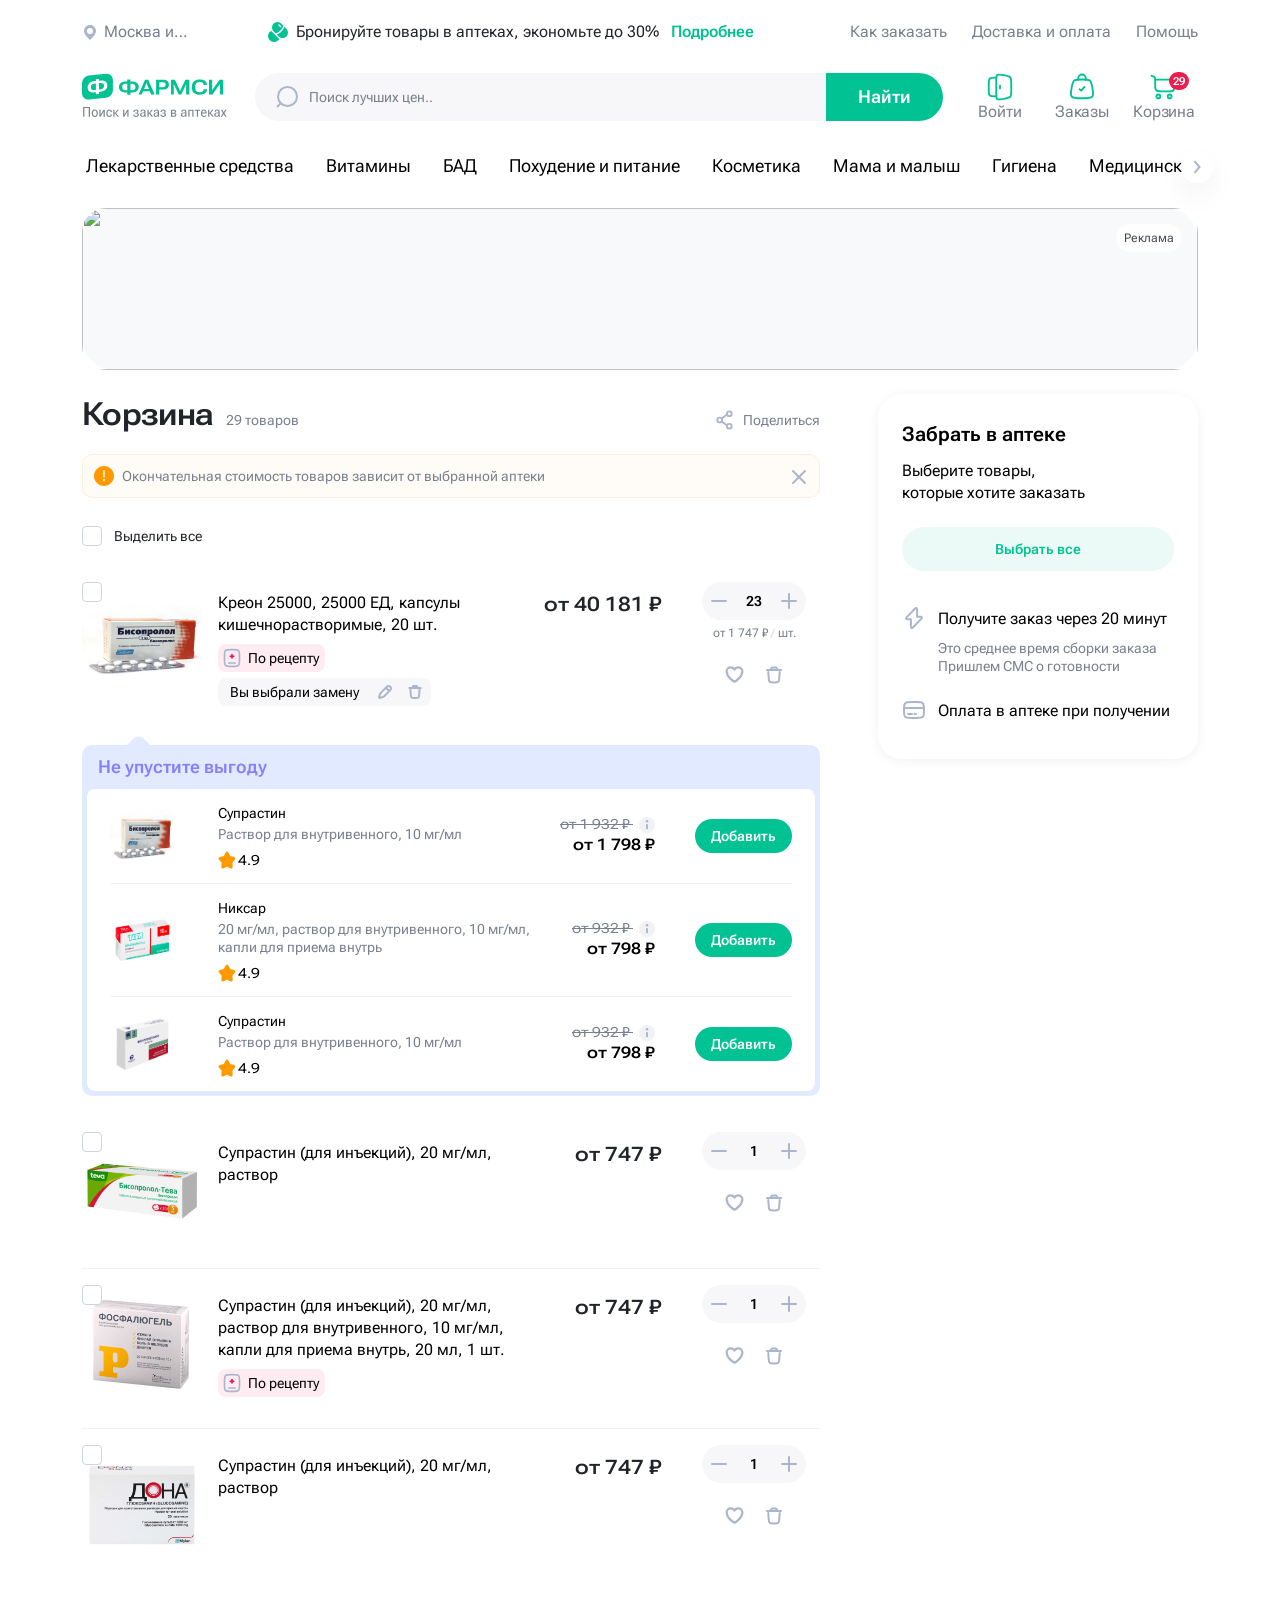
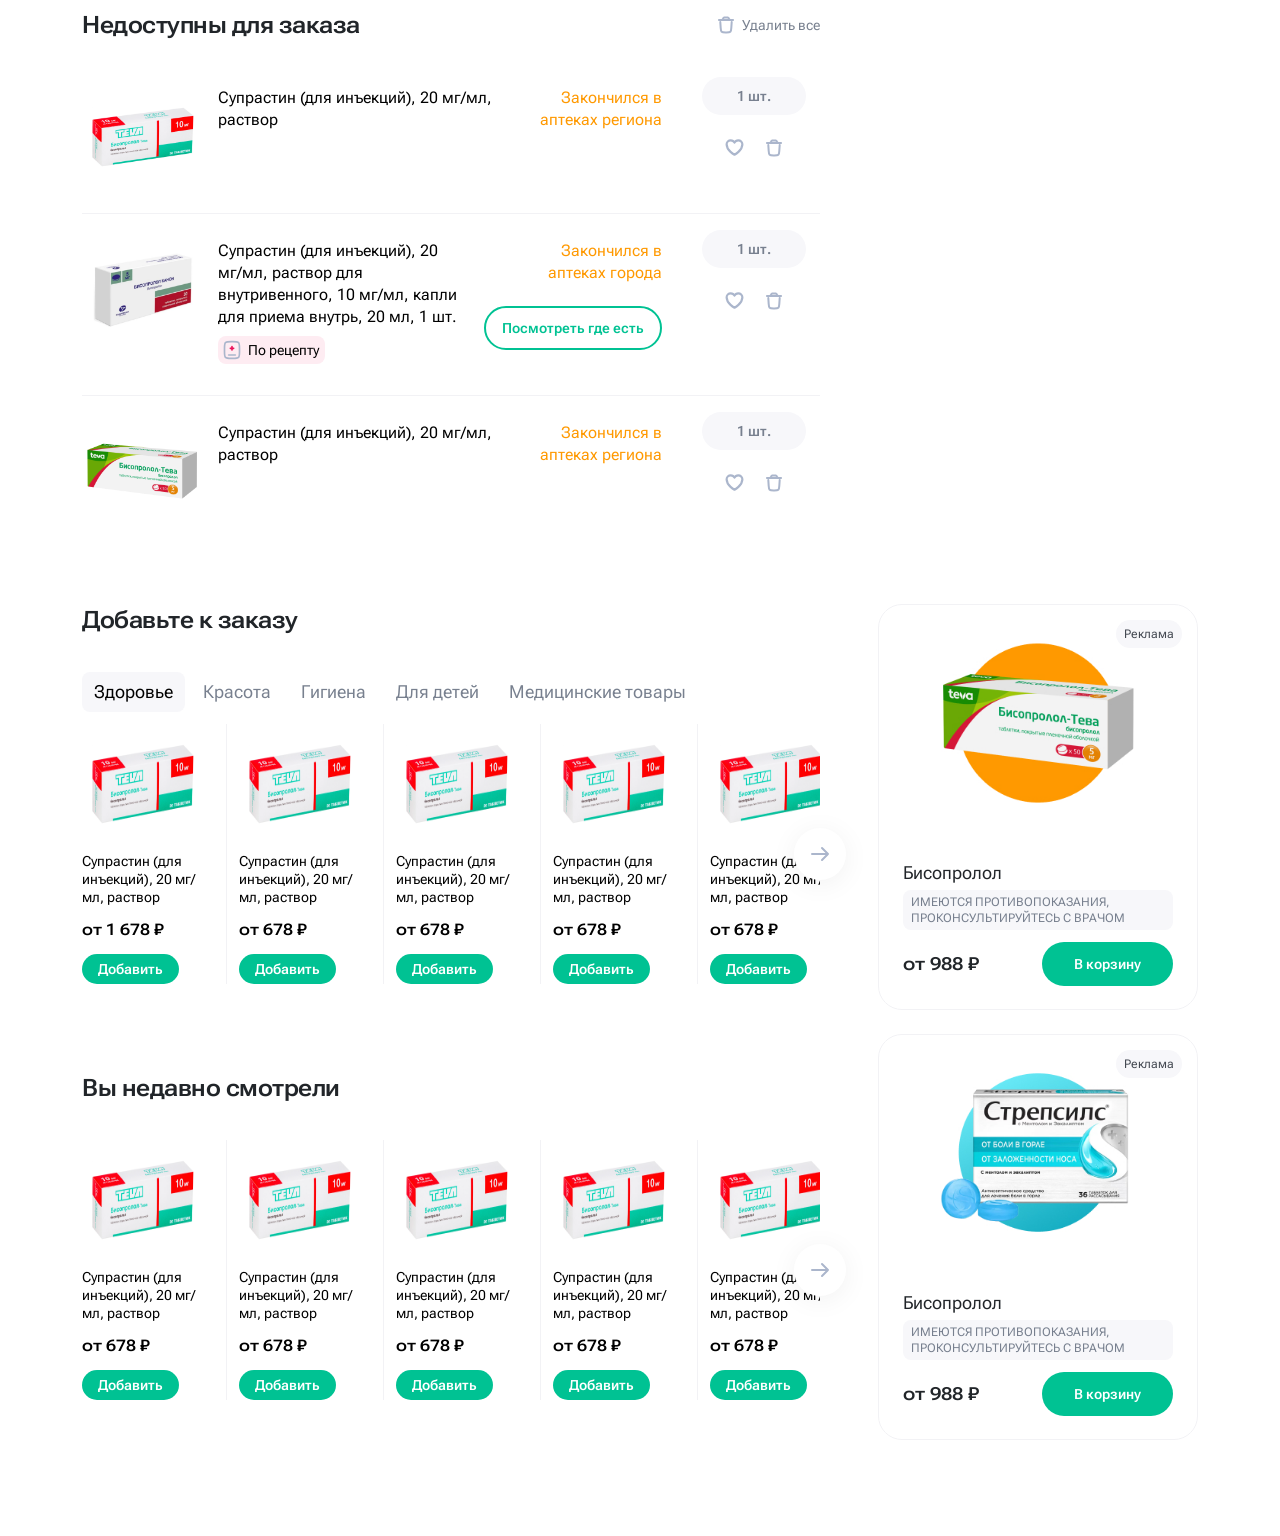
==== commit f3d93ff3: "2-е правки клиента" ====
--- a/index.html
+++ b/index.html
@@ -23,8 +23,8 @@
     <link rel="stylesheet" href="https://cdn.jsdelivr.net/npm/swiper@11/swiper-bundle.min.css"/>
     <link rel="stylesheet" href="https://cdn.jsdelivr.net/npm/@fancyapps/ui@5.0/dist/fancybox/fancybox.css"/>
     <script src="https://api-maps.yandex.ru/2.1/?apikey=b603dd45-d3d4-4cc6-bc5e-3985d0624e53&lang=ru_RU"></script>
-  <script type="module" crossorigin src="./assets/index-DP8fOrDg.js"></script>
-  <link rel="stylesheet" crossorigin href="./assets/css/index-PThS0J7I.css">
+  <script type="module" crossorigin src="./assets/index-0516FcqU.js"></script>
+  <link rel="stylesheet" crossorigin href="./assets/css/index-Dq5946YN.css">
 </head>
 
 <body>
@@ -39,14 +39,14 @@
                         <div class="header__location location">
                             <a class="location__current" href="javascript:void(0)">
                                 <svg class="location__icon">
-                                    <use xlink:href="./assets/images/sprites-BpR0RG1N.svg#pin"></use>
+                                    <use xlink:href="./assets/images/sprites-CPYhenus.svg#pin"></use>
                                 </svg>
                                 <span class="js-city-choosen-city">Москва и МО</span>
                             </a>
                         </div>
                         <div class="header__saving d-flex align-items-center">
                             <svg class="header__saving-icon" width="24" height="24">
-                                <use xlink:href="./assets/images/sprites-BpR0RG1N.svg#Pills"></use>
+                                <use xlink:href="./assets/images/sprites-CPYhenus.svg#Pills"></use>
                             </svg>
                             Бронируйте товары в аптеках, экономьте до 30%<a class="header__saving-link"
                                                                             href="#">Подробнее </a>
@@ -127,10 +127,10 @@
                                     <input class="search__input big__input js-searchInput" type="text" name="q"
                                            placeholder="Поиск лучших цен..">
                                     <svg class="search__icon">
-                                        <use xlink:href="./assets/images/sprites-BpR0RG1N.svg#loupe"></use>
+                                        <use xlink:href="./assets/images/sprites-CPYhenus.svg#loupe"></use>
                                     </svg>
                                     <svg class="search__loading">
-                                        <use xlink:href="./assets/images/sprites-BpR0RG1N.svg#loading"></use>
+                                        <use xlink:href="./assets/images/sprites-CPYhenus.svg#loading"></use>
                                     </svg>
                                     <button class="search__clear js-qclear" type="button"></button>
                                 </div>
@@ -144,21 +144,21 @@
                         <div class="header__links"><a class="header__link" href="#">
                             <div class="header__link-icon">
                                 <svg>
-                                    <use xlink:href="./assets/images/sprites-BpR0RG1N.svg#Exit"></use>
+                                    <use xlink:href="./assets/images/sprites-CPYhenus.svg#Exit"></use>
                                 </svg>
                             </div>
                             Войти
                         </a><a class="header__link" href="#">
                             <div class="header__link-icon">
                                 <svg>
-                                    <use xlink:href="./assets/images/sprites-BpR0RG1N.svg#Bag"></use>
+                                    <use xlink:href="./assets/images/sprites-CPYhenus.svg#Bag"></use>
                                 </svg>
                             </div>
                             Заказы
                         </a><a class="header__link" href="#">
                             <div class="header__link-icon">
                                 <svg>
-                                    <use xlink:href="./assets/images/sprites-BpR0RG1N.svg#Cart"></use>
+                                    <use xlink:href="./assets/images/sprites-CPYhenus.svg#Cart"></use>
                                 </svg>
                                 <span class="header__link-counter js-cart-choose-nav-counter">99+</span>
                             </div>
@@ -209,12 +209,12 @@
                         </div>
                         <div class="small-navigation--prev small-navigation--disabled header__button--prev">
                             <svg class="small-navigation__icon">
-                                <use xlink:href="./assets/images/sprites-BpR0RG1N.svg#triangle-left"></use>
+                                <use xlink:href="./assets/images/sprites-CPYhenus.svg#triangle-left"></use>
                             </svg>
                         </div>
                         <div class="small-navigation--next header__button--next">
                             <svg class="small-navigation__icon">
-                                <use xlink:href="./assets/images/sprites-BpR0RG1N.svg#triangle-right"></use>
+                                <use xlink:href="./assets/images/sprites-CPYhenus.svg#triangle-right"></use>
                             </svg>
                         </div>
                     </div>
@@ -785,7 +785,7 @@
                                         <div class="product__interaction">
                                             <button class="product__interaction-button product__interaction-button--like">
                                                 <svg class="">
-                                                    <use xlink:href="./assets/images/sprites-BpR0RG1N.svg#Heart"></use>
+                                                    <use xlink:href="./assets/images/sprites-CPYhenus.svg#Heart"></use>
                                                 </svg>
                                             </button>
                                             <button class="product__interaction-button js-cart-delete">
@@ -818,7 +818,7 @@
                                             <div class="benefits__product-rating" data-bs-toggle="tooltip" title=""
                                                  data-bs-original-title="Рейтинг 4.7 из 5.0 – на основе 37 отзывов">
                                                 <svg class="benefits__product-rating-icon">
-                                                    <use xlink:href="./assets/images/sprites-BpR0RG1N.svg#Star"></use>
+                                                    <use xlink:href="./assets/images/sprites-CPYhenus.svg#Star"></use>
                                                 </svg>
                                                 4.9
                                             </div>
@@ -863,7 +863,7 @@
                                             <div class="benefits__product-rating" data-bs-toggle="tooltip" title=""
                                                  data-bs-original-title="Рейтинг 4.7 из 5.0 – на основе 37 отзывов">
                                                 <svg class="benefits__product-rating-icon">
-                                                    <use xlink:href="./assets/images/sprites-BpR0RG1N.svg#Star"></use>
+                                                    <use xlink:href="./assets/images/sprites-CPYhenus.svg#Star"></use>
                                                 </svg>
                                                 4.9
                                             </div>
@@ -907,7 +907,7 @@
                                             <div class="benefits__product-rating" data-bs-toggle="tooltip" title=""
                                                  data-bs-original-title="Рейтинг 4.7 из 5.0 – на основе 37 отзывов">
                                                 <svg class="benefits__product-rating-icon">
-                                                    <use xlink:href="./assets/images/sprites-BpR0RG1N.svg#Star"></use>
+                                                    <use xlink:href="./assets/images/sprites-CPYhenus.svg#Star"></use>
                                                 </svg>
                                                 4.9
                                             </div>
@@ -970,7 +970,7 @@
                                         <div class="product__interaction">
                                             <button class="product__interaction-button product__interaction-button--like">
                                                 <svg class="">
-                                                    <use xlink:href="./assets/images/sprites-BpR0RG1N.svg#Heart"></use>
+                                                    <use xlink:href="./assets/images/sprites-CPYhenus.svg#Heart"></use>
                                                 </svg>
                                             </button>
                                             <button class="product__interaction-button js-cart-delete">
@@ -1034,7 +1034,7 @@
                                         <div class="product__interaction">
                                             <button class="product__interaction-button product__interaction-button--like">
                                                 <svg class="">
-                                                    <use xlink:href="./assets/images/sprites-BpR0RG1N.svg#Heart"></use>
+                                                    <use xlink:href="./assets/images/sprites-CPYhenus.svg#Heart"></use>
                                                 </svg>
                                             </button>
                                             <button class="product__interaction-button js-cart-delete">
@@ -1081,7 +1081,7 @@
                                         <div class="product__interaction">
                                             <button class="product__interaction-button product__interaction-button--like">
                                                 <svg class="">
-                                                    <use xlink:href="./assets/images/sprites-BpR0RG1N.svg#Heart"></use>
+                                                    <use xlink:href="./assets/images/sprites-CPYhenus.svg#Heart"></use>
                                                 </svg>
                                             </button>
                                             <button class="product__interaction-button js-cart-delete">
@@ -1139,7 +1139,7 @@
                                         <div class="product__interaction">
                                             <button class="product__interaction-button product__interaction-button--like">
                                                 <svg class="">
-                                                    <use xlink:href="./assets/images/sprites-BpR0RG1N.svg#Heart"></use>
+                                                    <use xlink:href="./assets/images/sprites-CPYhenus.svg#Heart"></use>
                                                 </svg>
                                             </button>
                                             <button class="product__interaction-button js-cart-delete">
@@ -1199,7 +1199,7 @@
                                         <div class="product__interaction">
                                             <button class="product__interaction-button product__interaction-button--like">
                                                 <svg class="">
-                                                    <use xlink:href="./assets/images/sprites-BpR0RG1N.svg#Heart"></use>
+                                                    <use xlink:href="./assets/images/sprites-CPYhenus.svg#Heart"></use>
                                                 </svg>
                                             </button>
                                             <button class="product__interaction-button js-cart-delete">
@@ -1240,7 +1240,7 @@
                                         <div class="product__interaction">
                                             <button class="product__interaction-button product__interaction-button--like">
                                                 <svg class="">
-                                                    <use xlink:href="./assets/images/sprites-BpR0RG1N.svg#Heart"></use>
+                                                    <use xlink:href="./assets/images/sprites-CPYhenus.svg#Heart"></use>
                                                 </svg>
                                             </button>
                                             <button class="product__interaction-button js-cart-delete">
@@ -2796,7 +2796,7 @@
 
 <div class="scroll-up scroll-up--hidden is-active">
     <svg class="scroll-up__icon">
-        <use xlink:href="./assets/images/sprites-BpR0RG1N.svg#arrow-up"></use>
+        <use xlink:href="./assets/images/sprites-CPYhenus.svg#arrow-up"></use>
     </svg>
 </div>
 
--- a/assets/css/index-Dq5946YN.css
+++ b/assets/css/index-Dq5946YN.css
@@ -0,0 +1 @@
+@charset "UTF-8";*,*:before,*:after{box-sizing:inherit;font-family:Roboto Flex,sans-serif!important}html{position:relative;min-height:100vh;box-sizing:border-box;font-family:Roboto Flex,sans-serif!important;font-size:16px;line-height:24px;scroll-behavior:smooth}html.has-cursor,html.has-cursor *{cursor:none!important}html.is-lock-scroll,html.is-lock-scroll body{overflow:hidden}html body.modal-open{overflow-y:hidden!important}html body.modal-open .header__fixed.is-active{max-width:calc(100% - 17px)}body{-webkit-font-smoothing:antialiased;text-decoration-skip:objects;text-rendering:optimizeLegibility;text-size-adjust:100%;-webkit-tap-highlight-color:transparent;margin:0;padding:0;position:relative}body .tooltip{--bs-tooltip-max-width: 186px;--bs-border-radius: 8px;--bs-tooltip-padding-y: 5px;--bs-tooltip-padding-x: 12px;--bs-emphasis-color: rgba(0, 0, 0, .8);font-family:Roboto Flex,sans-serif;font-size:16px;line-height:22px}body .bs-tooltip-auto[data-popper-placement^=top] .tooltip-arrow:before,body .bs-tooltip-top .tooltip-arrow:before{width:12px;height:6px;top:0;border:none;background:url([data-uri])}body .bs-tooltip-auto[data-popper-placement^=right] .tooltip-arrow:before,body .bs-tooltip-end .tooltip-arrow:before{width:12px;height:6px;top:0;border:none;background:url([data-uri]);transform:rotate(90deg) translateY(-2px)}main{flex:1}.main{margin-top:184px;padding-bottom:96px}a,button{border:none;outline:none;background:transparent;transition:.2s;cursor:pointer}a{text-decoration:none;color:currentColor}.has-hover a:not([disabled]):hover{color:var(--primary-hover-color)}input{font-family:Roboto Flex,sans-serif}p{font-size:18px;line-height:24px}figure,picture{display:inline-block;margin:0;line-height:0}figure img,picture img{width:100%}img{vertical-align:top;max-width:100%;height:auto;-webkit-user-select:none;user-select:none}img[draggable=false]{pointer-events:none;-webkit-user-drag:none}fieldset{margin:0;border:0;padding:0}ul,li{list-style:none;margin:0;padding:0}.ordered-list{list-style-type:decimal;padding-left:0}.ordered-list li{list-style-type:decimal;margin-left:20px;color:var(--text-dark)}.unordered-list{font-size:14px;margin-left:6px;list-style:none}.unordered-list li{position:relative;color:var(--secondary-color);padding-left:14px;margin-left:0;line-height:22px}.unordered-list li:before{content:"•";color:var(--secondary-color);position:absolute;left:0}.unordered-list li:not(:last-child){margin-bottom:4px}video{outline:none;width:100%;height:100%}iframe{display:block}.js-lazy-load:not(.is-loaded){max-height:50vh}.site{display:flex;flex-direction:column;min-height:100vh;min-height:var(--vh)}.form-group{position:relative}.w-100{width:100%}.tooltip{z-index:90}.button{display:flex;align-items:center;justify-content:center;padding:0;width:max-content;border:none;font-family:Roboto Flex,sans-serif;background:transparent;transition:.2s}.button:disabled{background-color:#f2f2f5!important;color:var(--icon-default)!important}.has-hover .button:not([disabled]):hover{color:#fff;background-color:var(--primary-hover-color)}.button--loading{position:relative;color:transparent!important;pointer-events:none;-webkit-user-select:none;user-select:none}.button--loading svg{opacity:0}.button--loading:after{content:"";position:absolute;top:0;right:0;left:0;bottom:0;width:24px;height:24px;margin:auto;border:2px solid #fff;border-bottom-color:transparent;border-radius:50%;box-sizing:border-box;animation:rotation 1s linear infinite}.button-big{padding:0 32px;height:48px;font-weight:600;font-size:18px;line-height:48px;color:#fff;background:var(--primary-color);border-radius:0 99px 99px 0}.button-red{padding:8px 28px;font-weight:600;font-size:18px;line-height:32px;border-radius:99px;background-color:var(--red-color);color:#fff}.button-red:active,.button-red:hover{background-color:var(--red-hover-color)!important}.button-hero{padding:24px 48px;font-weight:600;font-size:24px;line-height:32px;color:#fff;background-color:var(--primary-color);border-radius:76px}.button-primary{padding:11px 20px;font-weight:600;font-size:14px;line-height:22px;color:#fff;border-radius:99px;background-color:var(--primary-color)}@media (min-width: 1200px){.button-primary{padding:11px 32px}}.button-secondary{padding:11px 12px;font-weight:600;font-size:14px;line-height:22px;color:var(--primary-color);background-color:#00c29314;border-radius:99px}.has-hover .button-secondary:not([disabled]):hover{color:var(--primary-color);background-color:#00c2931f}.button-secondary.button--loading:after{border-color:var(--primary-color) var(--primary-color) transparent}.button-middle{padding:12px 28px;font-weight:600;font-size:18px;line-height:32px;color:#fff;background-color:var(--primary-color);border-radius:99px}.button-border{min-width:133px;font-size:14px;font-weight:600;line-height:18px;color:var(--primary-color);border:2px solid var(--primary-color);padding:11px 16px;background-color:unset;white-space:nowrap;border-radius:99px}.button-border svg{width:24px;height:24px;stroke-width:2px;margin-left:8px;stroke:var(--primary-color);transition:.3s}.button-border svg path{stroke:var(--primary-color);transition:.3s}.has-hover .button-border:not([disabled]):hover{background-color:transparent;color:var(--primary-hover-color);border:2px solid var(--primary-hover-color)}.has-hover .button-border:not([disabled]):hover svg{stroke:var(--primary-hover-color)}.has-hover .button-border:not([disabled]):hover svg path{stroke:var(--primary-hover-color)}.button-border.button--loading:after{border-color:var(--primary-hover-color) var(--primary-hover-color) transparent}.button-solid{padding:8px 28px;font-weight:500;font-size:18px;line-height:32px;color:#000;background:var(--bg-light);border-radius:99px}.button-solid svg{width:24px;height:24px;stroke-width:2px;margin-left:8px;stroke:var(--icon-default);transition:.3s}.button-solid svg path{stroke:var(--icon-default);transition:.3s}.has-hover .button-solid:not([disabled]):hover{color:#000;background:var(--border-color)}.has-hover .button-solid:not([disabled]):hover svg{stroke:var(--secondary-color)}.has-hover .button-solid:not([disabled]):hover svg path{stroke:var(--secondary-color)}.button-solid.button--loading:after{border-color:var(--icon-default) var(--icon-default) transparent}.button-icon{padding:12px;background:var(--bg-light);border-radius:99px}.button-icon svg{width:24px;height:24px;stroke-width:2px;stroke:var(--icon-default);transition:.3s}.button-icon svg path{stroke:var(--icon-default);transition:.3s}.has-hover .button-icon:not([disabled]):hover{color:#000;background:var(--border-color)}.has-hover .button-icon:not([disabled]):hover svg{stroke:var(--secondary-color)}.has-hover .button-icon:not([disabled]):hover svg path{stroke:var(--secondary-color)}.button-icon.button--loading:after{border-color:var(--icon-default) var(--icon-default) transparent}.form-floating textarea{position:relative;max-height:350px;min-height:176px!important;background-image:url(../images/textarea-BCIi4lM9.svg)!important;background-repeat:no-repeat!important;background-position:right bottom!important;background-size:20px}.form-floating textarea::-webkit-resizer{display:none!important}.form-floating label{display:inline;top:16px;left:16px;padding:0 4px;color:var(--secondary-color);font-size:16px;font-weight:400;line-height:24px;transition:.2s;transform-origin:0 50%;height:fit-content;background-color:#fff}.form-floating .form-control{--bs-form-valid-color: #000;--bs-form-valid-border-color: #000;--bs-form-invalid-color: var(--red-color);--bs-form-invalid-border-color: var(--red-color);padding:18px 16px!important;font-size:16px;border:1px solid #E1E1E5;border-radius:10px;box-shadow:none!important;outline:none!important;min-height:58px}.form-floating .form-control:hover{border:1px solid var(--icon-default)}.form-floating .form-control:focus{border-color:#000}.form-floating .form-control:focus~label{color:var(--secondary-color);scale:.9;transform:translateY(-31px)}.form-floating .form-control:not(:placeholder-shown)~label{color:var(--secondary-color);scale:.9;transform:translateY(-31px)}.form-check{position:relative;display:flex;padding:0;margin:0}.form-check-input{width:20px;height:20px;padding:0;margin:0!important;border-color:#cdd3e0;border-radius:4px;transition:0s;cursor:pointer;background-size:12px;background-position:50% 55%}.form-check-input:active{filter:unset;border-color:var(--primary-color)!important}.form-check-input:hover{border-color:var(--primary-color)}.form-check-input:checked{background-color:var(--primary-color);border-color:var(--primary-color)}.form-check-input:checked:hover{background-color:var(--primary-hover-color)}.form-check-input:checked[type=checkbox]{background-image:url(../images/check-white-oDz8ddbV.svg)}.form-check-input:focus{box-shadow:none}.form-check-input:focus:checked{border-color:var(--primary-color)}.form-check-input:focus:not(:checked){border-color:#cdd3e0}.form-check-label{padding:0;margin:0;font-size:14px;font-weight:400;line-height:20px;-webkit-user-select:none;user-select:none}.form-check-label:not(:first-child){padding-left:12px}.section:not(:last-child){margin-bottom:88px}.title{margin:0;font-size:32px;font-weight:600;line-height:40px;letter-spacing:-.02em;text-align:left;font-variation-settings:"wdth" 120,"GRAD" 0,"slnt" 0,"XTRA" 468,"XOPQ" 96,"YOPQ" 79,"YTLC" 514,"YTUC" 712,"YTAS" 750,"YTDE" -203,"YTFI" 738}.title:not(:last-child){margin-bottom:24px}.subtitle{margin:0;font-size:24px;font-weight:600;line-height:32px;letter-spacing:-.02em;text-align:left;font-variation-settings:"wdth" 120,"GRAD" 0,"slnt" 0,"XTRA" 468,"XOPQ" 96,"YOPQ" 79,"YTLC" 514,"YTUC" 712,"YTAS" 750,"YTDE" -203,"YTFI" 738}.subtitle:not(:last-child){margin-bottom:36px}.banner{position:relative;width:100%;height:232px}.banner img{display:block;width:100%;height:100%;object-fit:contain;object-position:center}.font-primary{color:var(--primary-color)!important}.overlay{position:fixed;top:0;left:0;width:100%;height:100%;display:none;background-color:#0000007a;z-index:1000}.fade{transition:opacity .15s linear}.fade:not(.show){opacity:0}.switcher{display:flex;align-items:center;justify-content:center;color:#00c293;border-radius:99px;padding:11px 12px 11px 14px;background-color:#00c29314;-webkit-user-select:none;user-select:none;cursor:pointer;transition:.3s}.switcher:hover{color:#00b88b;background-color:#00c2931f}.switcher label{font-size:14px;font-weight:600;line-height:22px;margin-right:9px;white-space:nowrap;cursor:pointer;overflow:hidden;text-overflow:ellipsis}.switcher input[type=checkbox],.switcher input[type=radio]{--active: var(--primary-color);--active-inner: #fff;--focus: 2px rgba(0, 194, 147, .3);--border: #fff;--border-hover: unset;--background: #ABB6CC;--disabled: #F6F8FF;--disabled-inner: #E1E6F9;-webkit-appearance:none;-moz-appearance:none;height:21px;outline:none;display:inline-block;vertical-align:top;position:relative;margin:0;cursor:pointer;background:var(--b, var(--background));transition:background .3s,border-color .3s,box-shadow .2s}.switcher input[type=checkbox]:after,.switcher input[type=radio]:after{content:"";display:block;left:0;top:0;position:absolute;transition:transform .3s ease,opacity var(--d-o, .2s)}.switcher input[type=checkbox]:checked,.switcher input[type=radio]:checked{--b: var(--active);--bc: var(--active);--d-o: .3s;--d-t: .3s}.switcher input[type=checkbox]:disabled,.switcher input[type=radio]:disabled{--b: var(--disabled);cursor:not-allowed;opacity:.9}.switcher input[type=checkbox]:disabled:checked,.switcher input[type=radio]:disabled:checked{--b: var(--disabled-inner);--bc: var(--border)}.switcher input[type=checkbox]:disabled+label,.switcher input[type=radio]:disabled+label{cursor:not-allowed}.switcher input[type=checkbox]:hover:not(:checked):not(:disabled),.switcher input[type=radio]:hover:not(:checked):not(:disabled){--bc: var(--border-hover)}.switcher input[type=checkbox]:not(.switch),.switcher input[type=radio]:not(.switch){width:21px}.switcher input[type=checkbox]:not(.switch):after,.switcher input[type=radio]:not(.switch):after{opacity:var(--o, 0)}.switcher input[type=checkbox]:not(.switch):checked,.switcher input[type=radio]:not(.switch):checked{--o: 1}.switcher input[type=checkbox]+label,.switcher input[type=radio]+label{font-size:14px;line-height:21px;display:inline-block;vertical-align:top;cursor:pointer;margin-left:4px}.switcher input[type=checkbox]{cursor:pointer}.switcher input[type=checkbox]:not(.switch){border-radius:7px}.switcher input[type=checkbox]:not(.switch):after{width:5px;height:9px;border:2px solid var(--active-inner);border-top:0;border-left:0;left:7px;top:4px;transform:rotate(var(--r, 20deg))}.switcher input[type=checkbox]:not(.switch):checked{--r: 43deg}.switcher input[type=checkbox].switch{width:33px;height:20px;border-radius:11px}.switcher input[type=checkbox].switch:after{box-sizing:content-box;left:2px;top:2px;border-radius:16px;width:16px;height:16px;background:var(--ab, var(--border));transform:translate(var(--x, 0))}.switcher input[type=checkbox].switch:checked{--ab: var(--active-inner);--x: 13px}.switcher input[type=checkbox].switch:disabled:not(:checked):after{opacity:.6}.switcher input[type=radio]{border-radius:99px}.switcher input[type=radio]:after{width:19px;height:19px;border-radius:50%;background:var(--active-inner);opacity:0;transform:scale(var(--s, .7))}.switcher input[type=radio]:checked{--s: .5}.banner{position:relative;width:100%;display:flex;align-items:center;justify-content:center;max-height:162px}.banner--small{max-height:220px}.banner__img{display:block;width:100%;height:100%;object-fit:cover!important;object-position:center;border-radius:24px}.banner__advertising{z-index:10;top:16px;position:absolute;right:16px}.banner__product-mini{width:100%;min-height:406px;flex-direction:column;padding:16px;border-radius:24px;max-height:unset;border:1px solid #F2F2F5;background-size:208px;background-repeat:no-repeat;background-position:center 14px}.banner__product-mini:hover{color:#000!important}.banner__product-mini-tab{z-index:10;position:absolute;top:14px;left:14px}.banner__product-mini-info{position:absolute;bottom:0;left:25px;width:calc(100% - 50px);margin-bottom:24px}.banner__product-mini-name{font-size:18px;font-weight:400;line-height:18px}.banner__product-mini-name:not(:last-child){margin-bottom:8px}.banner__product-mini-disc{font-size:12px;font-weight:400;line-height:16px;color:var(--secondary-color);padding:4px 8px;background-color:var(--bg-light);border-radius:8px;text-transform:uppercase}.banner__product-mini-button{font-size:18px;font-weight:600;line-height:32px;padding:8px 32px}.banner__product-mini-price{font-size:18px;font-weight:600;line-height:24px;font-variation-settings:"wdth" 148,"GRAD" 0,"slnt" 0,"XTRA" 468,"XOPQ" 96,"YOPQ" 79,"YTLC" 514,"YTUC" 712,"YTAS" 750,"YTDE" -203,"YTFI" 738}.banner__product-mini-bottom{display:flex;justify-content:space-between;align-items:center;margin-top:12px}.banner__product-mini-advertising{background:#f7f7fa!important}@keyframes spinner{0%{transform:rotate(0)}to{transform:rotate(360deg)}}@keyframes fade-in{0%{opacity:0}to{opacity:1}}@keyframes fade-in-bottom{0%{transform:translateY(50px);opacity:0}to{transform:translateY(0);opacity:1}}@keyframes fade-in-left{0%{transform:translate(-50px);opacity:0}to{transform:translate(0);opacity:1}}@keyframes fade-in-right{0%{transform:translate(50px);opacity:0}to{transform:translate(0);opacity:1}}@keyframes rotation{0%{transform:rotate(0)}to{transform:rotate(360deg)}}.header{z-index:900;position:absolute;top:0;left:0;right:0}.header__fixed{background-color:#fff;transition:all .3s}.header__fixed.is-active{width:100%;position:fixed;top:0;padding:15px 0;box-shadow:0 12px 24px #00000005;z-index:900}.header__top{padding-top:20px}.header__top-link{color:var(--secondary-color)}.has-hover .header__top-link:not([disabled]):hover{color:var(--text-dark)}@media (min-width: 992px){.header__top-link{margin-left:10px}}@media (min-width: 1200px){.header__top-link{margin-left:25px}}.header__middle{padding-top:28px;padding-bottom:32px}.header__logo{display:inline-block;max-width:145px;flex:0 0 145px}@media (min-width: 992px){.header__location{margin-right:50px}}@media (min-width: 1200px){.header__location{margin-right:75px}}.header__search{width:100%;margin:0 24px 0 28px}.header__saving{line-height:24px}@media (min-width: 992px){.header__saving{font-size:14px}}@media (min-width: 1200px){.header__saving{font-size:16px}}.header__saving-icon{display:inline-block;width:24px;height:24px;margin-right:6px}.header__saving-link{display:inline-block;margin-left:12px;font-weight:600;color:var(--primary-color)}.has-hover .header__saving-link:not([disabled]):hover{color:var(--primary-hover-color)}@media (min-width: 992px){.header__saving-link{font-size:14px}}@media (min-width: 1200px){.header__saving-link{font-size:1rem}}.header__links{display:flex;align-items:center;flex:1;margin-right:1px}.header__link{position:relative;display:flex;flex-direction:column;align-items:center;min-width:66px;font-size:16px;line-height:20px;color:var(--secondary-color);text-align:center;letter-spacing:-.01em}.header__link:not(:last-child){margin-right:16px}.has-hover .header__link:not([disabled]):hover{color:var(--primary-color)}.header__link-icon{position:relative;display:inline-block;width:30px;height:30px;flex:0 0 30px}.header__link-icon svg{width:100%;height:100%;fill:none}.header__link-counter{position:absolute;top:0;right:-10px;display:block;padding:0 4px;min-width:18px;height:18px;font-weight:600;font-size:11px;color:#fff;background-color:var(--red-color);border-radius:99px;text-align:center;justify-content:center}.header__list{position:relative;z-index:3}.header__list-link{position:relative;padding-bottom:6px;display:inline-block;font-size:18px;line-height:24px;color:#000}.header__list-link:after{content:"";position:absolute;left:0;bottom:2px;width:100%;height:2px;opacity:0;visibility:hidden;background-color:var(--primary-color);transition:all .3s}.header__list-link.is-active{color:var(--primary-color)}.header__list-link.is-active:after{opacity:1;visibility:visible;transition:all .3s}.header__slide{width:auto!important;padding:0 12px;margin:0 4px}.header__slide:nth-child(1){padding-left:0}.header__button--prev,.header__button--next{position:absolute;top:calc(50% - 2px);transform:translateY(-50%)}.header__button--prev{left:-15px}.header__button--next{right:-15px}.header__menu{position:relative}.submenu{position:absolute;top:-24px;left:-32px;right:-32px;padding:76px 32px 32px;width:calc(100% + 64px);box-shadow:var(--box-shadow);border-radius:var(--default-radius);background-color:#fff;opacity:0;visibility:hidden;z-index:2;transition:all .3s}.submenu.is-active{opacity:1;visibility:visible;transition:all .3s;transition-delay:.2s}.submenu__item{display:none}.submenu__links{display:flex;flex-direction:column;align-items:flex-start}.submenu__link{position:relative;display:inline-block;font-size:16px;line-height:24px;color:#444952;margin-bottom:8px;transition:all .3s}.has-hover .submenu__link:not([disabled]):hover{color:#000}.submenu__title{margin-bottom:4px;font-size:16px;line-height:24px;color:var(--secondary-color)}.submenu__brand{display:block}.submenu__brand:not(:last-child){border-bottom:1px solid var(--border-color)}.submenu__cart{padding:6px 0;display:flex;align-items:flex-start}.submenu__cart:not(:last-child){border-bottom:1px solid var(--border-color)}.submenu__cart-image{display:inline-block;margin-right:24px;width:86px;height:86px;flex:0 0 86px}.submenu__cart-info{display:flex;flex-direction:column;align-items:flex-start}.submenu__cart-name{margin-bottom:4px;font-size:14px;line-height:18px;color:#444952}.submenu__cart-price{font-weight:600;font-size:16px;line-height:20px;color:#000}.footer{margin-top:auto;padding:26px 0 64px;background:var(--bg-light);border-radius:48px 48px 0 0}.footer__top{margin-bottom:60px}.footer__top-title{font-size:32px;font-weight:600;line-height:1;margin-bottom:9px}.footer__top-subtitle{font-size:16px;line-height:22px;color:var(--text-dark)}.footer__top-image{height:auto;margin-right:44px;margin-top:-40px;-webkit-transform:rotate(14.86deg);-ms-transform:rotate(14.86deg);transform:rotate(14.86deg);width:130px;object-fit:contain}.footer__middle{display:flex;align-items:flex-start;justify-content:space-between;flex-wrap:wrap;gap:30px}.footer__middle:not(:last-child){margin-bottom:48px}.footer-middle__row{display:flex;align-items:flex-start;gap:75px;flex-wrap:wrap}.footer__policy{margin-top:14px;margin-left:27px;font-size:12px;line-height:16px;color:var(--secondary-color)}.footer__policy-link{color:var(--text-dark)}.footer__title{font-weight:600;font-size:16px;line-height:24px}.footer__title:not(:last-child){margin-bottom:24px}.footer__items{display:flex;flex-direction:column;align-items:flex-start}.footer__link{font-size:16px;line-height:22px;color:var(--text-dark)}.footer__link:not(:last-child){margin-bottom:12px}.has-hover .footer__link:not([disabled]):hover{color:#000}.footer__number{margin-bottom:20px;font-weight:600;font-size:24px;line-height:32px;letter-spacing:-.02em;text-align:right}.footer__text{font-size:14px;line-height:22px;color:var(--secondary-color)}.location__current{display:flex;align-items:center;line-height:24px;color:var(--secondary-color)}.location__current .js-city-choosen-city{max-width:98.31px;overflow:hidden;text-overflow:ellipsis;white-space:nowrap}@media (min-width: 992px){.location__current{font-size:14px}.location__current .js-city-choosen-city{max-width:86.84px}}@media (min-width: 1200px){.location__current{font-size:1rem}}.has-hover .location__current:not([disabled]):hover{color:var(--primary-color)}.has-hover .location__current:not([disabled]):hover .location__icon{fill:var(--primary-color)}.location__icon{display:inline-block;margin-right:6px;width:16px;height:16px;flex:0 0 16px;fill:var(--icon-default);transition:all .3s}.big__input{padding:0 24px;width:100%;height:48px;font-size:14px;line-height:48px;color:#000;background-color:#f7f7fa;border:none;border-width:2px 0px 2px 2px;border-style:solid;border-color:transparent;border-radius:99px 0 0 99px;transition:all .3s}.big__input::placeholder{color:var(--secondary-color)}.big__input:focus{outline:none}.big__input:active,.big__input:focus{background-color:#fff;border-color:var(--primary-color)}.big__input:active~.search__icon,.big__input:focus~.search__icon{stroke:var(--primary-color)}.big__input--white{background-color:#fff}.has-hover .form-group:not([disabled]):hover .big__input{background-color:#fff}.search{position:relative;z-index:5}.search__form{width:100%}.has-hover .search__form:not([disabled]):hover{filter:drop-shadow(0px 8px 16px rgba(0,0,0,.04))}.has-hover .search__form:not([disabled]):hover .search__input{background-color:#fff}.search__input{padding:0 52px}.search__icon{position:absolute;left:20px;top:0;bottom:0;width:24px;height:24px;margin:auto 0;fill:none;stroke:var(--icon-default);stroke-width:2px}.search__loading{position:absolute;right:18px;top:0;bottom:0;padding:0;width:24px;height:24px;margin:auto;display:none;fill:none;transition:all .3s;animation:spinner 1.4s infinite linear}.search__clear{display:none;position:absolute;right:18px;top:0;bottom:0;padding:0;width:24px;height:24px;margin:auto;border:none;background-color:transparent}.search__clear:after,.search__clear:before{content:"";position:absolute;top:0;left:0;right:0;bottom:0;width:18px;height:2px;margin:auto;background-color:var(--icon-default)}.search__clear:after{transform:rotate(45deg)}.search__clear:before{transform:rotate(-45deg)}.has-hover .search__clear:not([disabled]):hover:after,.has-hover .search__clear:not([disabled]):hover:before{background-color:var(--secondary-color)}.search__backdrop{position:fixed;top:0;right:0;bottom:0;left:0;z-index:-1;background-color:#15141580;display:none}.small-navigation__icon{width:20px;height:20px;fill:none;stroke:var(--icon-default);stroke-width:2px;transition:all .3s}.small-navigation--prev,.small-navigation--next{width:32px;height:32px;background-color:#fff;box-shadow:var(--box-shadow);border-radius:50%;display:flex;align-items:center;justify-content:center;cursor:pointer;transition:all .3s;z-index:2}.has-hover .small-navigation--prev:not([disabled]):hover .small-navigation__icon,.has-hover .small-navigation--next:not([disabled]):hover .small-navigation__icon{stroke:var(--primary-color)}.small-navigation--disabled{opacity:0;visibility:hidden}.socials{display:flex;flex-wrap:wrap;gap:20px}.socials__link{flex:0 0 40px;width:40px;height:40px;display:inline-flex;align-items:center;justify-content:center;background-color:var(--icon-default);border-radius:50%;transition:all .3s}.socials__link--vk:hover{background-color:#07f}.socials__link--ok:hover{background-color:#f80}.socials__link--tg:hover{background-color:#28aee9}.socials__icon{width:50%;height:50%}.products-slider{position:relative}.products-slider .swiper-slide{width:133px}.products-slider .swiper-slide:not(:last-child){position:relative}.products-slider .swiper-slide:not(:last-child):after{position:absolute;right:-12px;top:0;content:"";width:1px;height:100%;background-color:#f2f2f5}.products-slider__navigation--next,.products-slider__navigation--prev{z-index:5;position:absolute;right:-26px;top:50%;transform:translateY(-50%);display:flex;align-items:center;justify-content:center;width:52px;height:52px;background-color:#fff;border-radius:99px;box-shadow:0 4px 28px #0000000f}.products-slider__navigation--next svg,.products-slider__navigation--prev svg{width:24px;height:24px}.products-slider__navigation--next svg path,.products-slider__navigation--prev svg path{transition:.2s}.products-slider__navigation--next:hover svg path,.products-slider__navigation--prev:hover svg path{stroke:var(--primary-color)}.products-slider__navigation--prev{right:unset;left:-26px}.products-slider__navigation--disabled{display:none}.toast{z-index:1056;position:fixed;--bs-toast-max-width: 380px;--bs-toast-bg: rgba(0, 0, 0, .8);--bs-toast-border-radius: 24px;--bs-toast-padding-x: 12px;--bs-toast-padding-y: 12px;bottom:1rem;right:1rem}.toast-body{word-wrap:break-word;padding:6px 16px 6px 6px}.toast-inner{width:100%;font-size:14px;line-height:18px;gap:8px}.toast-text{width:100%}.toast:not(.showing):not(.show){opacity:0}.toast.hide{display:none}.toast-image{border-radius:16px;display:inline-block;margin-right:12px;object-fit:contain}.toast-button{flex-shrink:0;height:34px;border-radius:99px;font-size:14px;font-weight:700;color:#00c293;display:flex;align-items:center;justify-content:center}.toast-button:hover{background:#4f4f4f}:root{--primary-color: #00c293;--primary-hover-color: #00b88b;--secondary-color: #78808f;--red-color: #eb1c4e;--red-hover-color: #E01B4A;--icon-default: #abb6cc;--border-color: #f2f2f5;--bg-light: #f7f7fa;--text-dark: #444952;--default-radius: 24px;--box-shadow: 0px 12px 28px rgba(0, 0, 0, .06);--safe-area-bottom-height: 0;--site-fixed-tab-bar-height: 0}.scroll-up{position:fixed;right:8px;bottom:24px;width:52px;height:52px;background-color:#fff;box-shadow:var(--box-shadow);border-radius:50%;display:flex;align-items:center;justify-content:center;cursor:pointer;z-index:30}.scroll-up--hidden{opacity:0;visibility:hidden;transition:all .3s}.scroll-up--hidden.is-active{opacity:1;visibility:visible;transition:all .3s}.has-hover .scroll-up:not([disabled]):hover .scroll-up__icon{stroke:var(--primary-color)}.scroll-up__icon{-webkit-box-flex:0;stroke:var(--icon-default);stroke-width:2px;-ms-flex:0 0 24px;flex:0 0 24px;height:24px;-webkit-transition:all .3s;-o-transition:all .3s;transition:all .3s;width:24px}.city-popup{display:none;z-index:901;position:absolute;background-color:#fff;box-shadow:0 4px 16px #00000014;max-width:355px;width:100%;top:-16px;left:0;padding:20px;border-radius:24px;font-size:14px;font-weight:400;line-height:20px;transition:.3s}.city-popup.is-active{top:calc(100% + 25px);left:0}.city-popup.is-active:after{display:none}.city-popup:after{z-index:902;content:"";display:block;width:17px;height:17px;background-color:#fff;position:absolute;top:-8px;left:32px;transform:rotate(45deg)}.city-popup__subtitle{color:var(--secondary-color)}.city-popup__title{font-size:20px;font-weight:600;line-height:24px;margin-bottom:8px;white-space:nowrap;overflow:hidden;text-overflow:ellipsis}.city-popup__text{margin-bottom:12px}.city-popup__buttons{display:flex}.city-popup__buttons .button{font-size:14px;line-height:20px;padding:10px 24px}.city-popup__buttons .button:not(:last-child){margin-right:6px}.city-change{border-radius:24px;overflow:hidden;box-shadow:0 2px 4px #0000001a;padding:24px}.city-change-modal{--bs-modal-width: 568px}.city-change__close{position:absolute;right:0;top:0;padding:18px}.city-change__close svg{width:24px;height:24px}.city-change__loading{display:none;position:absolute;width:20px;height:20px}.city-change__loading .button--loading{width:20px;height:20px}.city-change__loading .button--loading:after{width:15px;height:15px;border:2px solid var(--icon-default);border-bottom-color:transparent}.city-change__header{display:flex;align-items:center;margin-bottom:24px}.city-change__title{display:inline;font-size:24px;font-weight:600;line-height:28px;text-align:left;margin:0 32px 0 0}.city-change__define{position:relative;display:flex;align-items:center;font-size:16px;font-weight:500;line-height:20px;text-align:left;color:var(--primary-color);margin-top:5px;cursor:pointer}.city-change__define-icon{margin-right:5px;margin-bottom:4px;transition:.1s}.city-change__define-loading{left:0;top:50%;transform:translateY(-50%)}.city-change__define-loading .button--loading:after{border:2px solid var(--primary-color);border-bottom-color:transparent}.city-change__choosen{position:relative;display:flex;align-items:center;width:fit-content;max-width:100%;overflow-x:hidden;padding:2px 20px 2px 0;margin-bottom:20px;-webkit-user-select:none;user-select:none}.city-change__choosen-icon{flex-shrink:0;width:20px;height:24px;margin-right:4px}.city-change__choosen-text{font-size:16px;font-weight:400;line-height:20px;color:var(--secondary-color);white-space:nowrap}.city-change__choosen-text:not(:last-child){margin-right:6px}.city-change__choosen-text--city{font-weight:600;color:#000}.city-change__choosen-text--region{overflow:hidden;text-overflow:ellipsis}.city-change__choosen-loading{right:0;top:50%;transform:translateY(-50%)}.city-change__choosen-loading .button--loading:after{border:2px solid var(--icon-default);border-bottom-color:transparent}.city-change__input{width:100%;border:1px solid #E1E1E5;padding:12px 12px 12px 40px;border-radius:10px;font-size:16px;font-weight:400;line-height:20px}.city-change__input:focus-visible{outline:none;border-color:#000}.city-change__input-icon{position:absolute;left:10px;top:50%;transform:translateY(-50%)}.city-change__input-clear{display:none;position:absolute;right:12px;top:50%;transform:translateY(-50%)}.city-change__input-loading{right:12px;top:50%;transform:translateY(-50%)}.city-change__input-loading .button--loading:after{border:2px solid var(--icon-default);border-bottom-color:transparent}.city-change__cities{width:calc(100% + 36px);height:520px;margin-left:-12px;overflow-y:scroll}.city-change__cities::-webkit-scrollbar{width:12px;height:0}.city-change__cities::-webkit-scrollbar-track{border-radius:20px;background-color:#fff;padding-bottom:12px}.city-change__cities::-webkit-scrollbar-track:hover{background-color:#fff}.city-change__cities::-webkit-scrollbar-track:active{background-color:#fff}.city-change__cities::-webkit-scrollbar-thumb{border-radius:20px;background-color:#abb6cc;border:4px solid #FFFFFF}.city-change__cities::-webkit-scrollbar-thumb:hover{background-color:#abb6cc}.city-change__cities::-webkit-scrollbar-thumb:active{background-color:#abb6cc}.city-change .city-change__cities-nf{padding:0 12px}.city-change .city-change__cities-nf-title{font-size:18px;font-weight:400;line-height:24px;padding:10px 0}.city-change .city-change__cities-nf-query{font-weight:600}.city-change .city-change__cities-nf-info{font-size:16px;font-weight:400;line-height:22px;color:var(--secondary-color)}.city-change .city-change__cities-nf-suggest{cursor:pointer;color:var(--primary-color);font-size:16px;font-weight:600;line-height:22px}.city-change .city-change__cities-f{padding:0 12px}.city-change .city-change__cities-f--nearest:not(:last-child){border-bottom:1px solid var(--border-color);padding-bottom:12px;margin-bottom:12px}.city-change .city-change__cities-f-city{padding:10px 0}.city-change .city-change__cities-f-info{font-size:14px;font-weight:400;line-height:20px;color:var(--secondary-color)}.city-change .city-change__cities-f-suggest{cursor:pointer;color:var(--primary-color);font-weight:600;line-height:22px}.city-change .city-change__cities-f-buttons{display:flex;margin-top:24px}.city-change .city-change__cities-f-buttons button{font-size:14px;font-weight:550;line-height:20px;padding:12px 28px}.city-change .city-change__cities-f-buttons button:not(:last-child){margin-right:6px}.city-change .city-change__cities-f-nearest{margin-top:20px;padding-left:24px}.city-change .city-change__cities-f-nearest-info{margin-bottom:4px}.city-change .city-change__cities-f-nearest-cities{width:calc(100% + 24px);margin-left:-12px}.city-change__city{position:relative;display:flex;flex-wrap:nowrap;padding:10px 12px;border-radius:15px;transition:.3s;cursor:pointer}.city-change__city:hover{background-color:var(--bg-light)}.city-change__city--disabled{color:#78808f!important}.city-change__city--disabled,.city-change__city--enabled{cursor:default}.city-change__city--disabled:hover,.city-change__city--enabled:hover{background-color:unset}.city-change__city-text{font-size:16px;font-weight:600;line-height:20px;position:relative;z-index:2;white-space:nowrap}.city-change__city-text:not(:last-child){margin-right:6px}.city-change__city-region{font-size:16px;font-weight:400;line-height:20px;white-space:nowrap;overflow:hidden;text-overflow:ellipsis;color:var(--secondary-color)}.city-change__city-distance{font-size:16px;font-weight:600;line-height:20px;font-variation-settings:"GRAD" 0,"XOPQ" 96,"XTRA" 468,"YOPQ" 79,"YTAS" 750,"YTDE" -203,"YTFI" 738,"YTLC" 514,"YTUC" 712,"slnt" 0,"wdth" 148;color:var(--secondary-color)}.card-adding{display:grid;grid-template-columns:repeat(3,1fr);width:100%;background:var(--bg-light);border-radius:99px;overflow:hidden}.card-adding--plus:before{content:"";position:absolute;top:0;left:0;right:0;bottom:0;width:2px;height:16px;margin:auto;background-color:var(--icon-default);transition:.2s;border-radius:99px}.card-adding--minus,.card-adding--plus{position:relative;width:100%!important;height:44px}.card-adding--minus:after,.card-adding--plus:after{content:"";position:absolute;top:0;left:0;right:0;bottom:0;width:16px;height:2px;margin:auto;background-color:var(--icon-default);transition:.2s;border-radius:99px}.card-adding--minus--inactive,.card-adding--plus--inactive{opacity:.4;cursor:default!important}.card-adding--minus:hover,.card-adding--plus:hover{background-color:var(--bg-light)!important}.card-adding--minus:not(.card-adding--minus--inactive,.card-adding--plus--inactive):hover:after,.card-adding--minus:not(.card-adding--minus--inactive,.card-adding--plus--inactive):hover:before,.card-adding--plus:not(.card-adding--minus--inactive,.card-adding--plus--inactive):hover:after,.card-adding--plus:not(.card-adding--minus--inactive,.card-adding--plus--inactive):hover:before{background-color:var(--secondary-color)}.card-adding__input{padding:0;width:100%;font-weight:600;font-size:14px;line-height:44px;color:#000;flex:0 0 44px;border:none;text-align:center;background:transparent;transition:all .2s}.card-adding__input:focus,.card-adding__input:focus-visible{outline:none!important}.card-adding__wrap--loading{position:relative;color:transparent!important;pointer-events:none;-webkit-user-select:none;user-select:none}.card-adding__wrap--loading:after{content:"";position:absolute;top:0;right:0;left:0;bottom:0;width:16px;height:16px;margin:auto;border:2px solid #fff;border-color:var(--icon-default) var(--icon-default) rgba(0,0,0,0);border-radius:50%;box-sizing:border-box;animation:rotation 1s linear infinite}.products .product:not(:last-child){border-bottom:1px solid #F2F2F5}.products .product--force-border{border-bottom:unset!important}.products--unavailable .product:not(:last-child):nth-child(2){border-bottom:1px solid #F2F2F5}.product{display:flex;padding:16px 0}.product__image{position:relative;flex-shrink:0;width:120px;height:120px;margin-right:16px}.product__image img{width:100%;height:100%;border-radius:8px;object-fit:contain}.product__checkbox{position:absolute;top:0;left:0}.product__description{overflow:hidden;height:fit-content;padding-top:10px;margin-right:24px;margin-bottom:0;font-size:16px;font-weight:400;line-height:22px;color:#000}.product__description a{display:block}.product__description a:hover{color:var(--text-dark)!important}.product__description-icon{display:flex;align-items:center;width:fit-content;white-space:nowrap;padding:4px 6px 4px 4px;border:none;border-radius:8px;background:#eb135b14;font-size:14px;font-weight:400;line-height:18px;color:#000}.product__description-icon svg{width:20px;height:20px;margin-right:6px;fill:none;transition:all .3s}.product__description-bottom{display:flex;flex-wrap:wrap;gap:6px;margin:8px 0 15px}.product__edit{max-width:214px;display:flex;white-space:nowrap;justify-content:space-between;align-items:center;border-radius:8px;font-size:14px;font-weight:400;line-height:18px;color:#000;padding:0 2px 0 12px;background-color:var(--bg-light)}.product__edit-buttons{display:flex;gap:2px;margin-left:12px}.product__edit-button{padding:6px;border-radius:0;background-color:transparent}.product__edit-button svg path{transition:.3s}.product__edit-button:hover{background-color:transparent!important}.product__edit-button:hover svg path{stroke:var(--secondary-color)}.product__edit-icon{width:16px!important;height:16px!important}.product__info{display:flex;margin-left:auto}.product__price{display:flex;flex-direction:column;gap:8px;height:fit-content;padding:10px 0 0;margin-right:40px;font-size:20px;font-weight:600;line-height:24px;text-align:right;font-variation-settings:"wdth" 148,"GRAD" 0,"slnt" 0,"XTRA" 468,"XOPQ" 96,"YOPQ" 79,"YTLC" 514,"YTUC" 712,"YTAS" 750,"YTDE" -203,"YTFI" 738;white-space:nowrap}.product__price--none{font-size:16px;font-weight:400;line-height:22px;text-align:right;color:#f90;font-variation-settings:unset}.product__price-button{margin-top:14px}.product__adding{width:104px;margin-right:14px}.product__adding *{height:38px}.product__adding--none{display:flex;align-items:center;justify-content:center;height:38px;font-size:14px;font-weight:600;line-height:22px;text-align:center;color:var(--secondary-color)}.product__adding--loading{position:relative}.product__adding--loading:after{content:"";position:absolute;top:0;right:0;left:0;bottom:0;width:24px;height:24px;margin:auto;border:2px solid #fff;border-color:var(--icon-default) var(--icon-default) rgba(0,0,0,0);border-radius:50%;box-sizing:border-box;animation:rotation 1s linear infinite}.product__cpp{width:104px;margin:4px 14px 0 0;font-size:12px;font-weight:400;line-height:18px;text-align:center;color:var(--secondary-color)}.product__cpp-divider{font-weight:500;color:#e1e1e5}.product__interaction{display:flex;justify-content:center;margin-top:12px;margin-right:14px}.product__interaction-button{width:40px;height:40px;background-color:unset}.product__interaction-button svg{width:20px;height:20px;fill:#0000;stroke:#abb6cc;stroke:var(--icon-default);stroke-width:2.5px;transition:all .1s}.product__interaction-button svg path{transition:.2s}.product__interaction-button--like.is-active svg{stroke:#eb1c4e;stroke:var(--red-color);fill:#eb1c4e;fill:var(--red-color)}.product__interaction-button--like svg{width:21px;height:21px;transition:all .1s}.product__interaction-button:hover{background-color:unset}.product__interaction-button:hover:not(.is-active) svg,.product__interaction-button:hover:not(.is-active) svg path{stroke:var(--secondary-color)!important}.benefits{position:relative;border-radius:10px;background-color:#e1eaff;padding:10px 5px 5px;margin:8px 0 20px}.benefits:before{content:"";position:absolute;top:-8px;left:48px;display:block;width:17px;height:17px;border-radius:7px 0 0;transform:rotate(45deg);background-color:#e1eaff}.benefits__title{font-size:18px;font-weight:600;line-height:24px;color:#867fff;padding:0 11px;margin-bottom:10px}.benefits__list{background-color:#fff;border-radius:8px;padding:0 23px}.benefits__product{display:flex;align-items:center;padding:12px 0}.benefits__product:not(:last-child){border-bottom:1px solid #F2F2F5}.benefits__product-image{flex-shrink:0;width:64px;height:64px;margin-right:44px}.benefits__product-image img{width:100%;height:100%;border-radius:8px}.benefits__product-name{font-size:14px;font-weight:400;line-height:18px;color:#000;margin-bottom:4px}.benefits__product-name:hover{color:var(--text-dark)!important}.benefits__product-text{font-size:14px;font-weight:400;line-height:18px;color:#78808f;margin-bottom:6px}.benefits__product-rating{display:flex;align-items:center;width:fit-content;font-size:14px;font-weight:400;line-height:22px;text-align:left;font-variation-settings:"wdth" 148,"GRAD" 0,"slnt" 0,"XTRA" 468,"XOPQ" 96,"YOPQ" 79,"YTLC" 514,"YTUC" 712,"YTAS" 750,"YTDE" -203,"YTFI" 738;color:#000;cursor:pointer;-webkit-user-select:none;user-select:none}.benefits__product-rating-icon{width:18px;height:18px;margin-right:2px}.benefits__product-info{display:flex;align-items:center;margin-left:auto}.benefits__product-price{display:flex;flex-direction:column;padding-left:30px;margin-right:40px;font-size:16px;font-weight:600;line-height:24px;text-align:right;font-variation-settings:"wdth" 148,"GRAD" 0,"slnt" 0,"XTRA" 468,"XOPQ" 96,"YOPQ" 79,"YTLC" 514,"YTUC" 712,"YTAS" 750,"YTDE" -203,"YTFI" 738;color:#000;white-space:nowrap}.benefits__product-price--old{align-items:center;font-size:14px;font-weight:400;line-height:18px;color:var(--secondary-color);text-decoration:line-through}.benefits__product-price--old svg{margin-left:6px;cursor:pointer}.benefits__product-add{padding:6px 16px;height:fit-content}.purchase{position:sticky;top:104px;box-shadow:0 2px 12px #0000000f;background-color:#fff;border-radius:24px;padding:28px 24px 24px}.purchase--unavailable{display:none;padding:22px}.purchase__header{font-size:20px;font-weight:600;line-height:24px;color:#000;margin-bottom:14px}.purchase__details{display:none;align-items:flex-end;justify-content:space-between;gap:8px;flex-wrap:wrap;margin:32px 0 23px}.purchase__count{font-size:16px;font-weight:400;line-height:22px;color:#000;margin-top:4px}.purchase__price{font-size:24px;font-weight:600;line-height:24px;font-variation-settings:"wdth" 148,"GRAD" 0,"slnt" 0,"XTRA" 468,"XOPQ" 96,"YOPQ" 79,"YTLC" 514,"YTUC" 712,"YTAS" 750,"YTDE" -203,"YTFI" 738;color:#000}.purchase__select-pharmacy{width:100%;margin-top:16px}.purchase__description{font-size:16px;font-weight:400;line-height:22px;color:#000;margin-bottom:23px}.purchase__button{box-sizing:border-box;width:100%;margin-bottom:24px}.purchase__info{display:flex;padding:12px 0}.purchase__info-logo{flex-shrink:0;width:24px;height:24px;margin-right:12px;margin-top:-2px}.purchase__info-name{font-size:16px;font-weight:400;line-height:24px;color:#000}.purchase__info-name:not(:last-child){margin-bottom:8px}.purchase__info-description{font-size:14px;font-weight:400;line-height:18px;color:var(--secondary-color)}.product-cart-small{min-width:133px}.product-cart-small__image{display:block;width:120px;height:120px;margin-bottom:8px}.product-cart-small__image img{width:100%;height:100%;border-radius:8px}.product-cart-small__name{display:block;font-size:14px;line-height:18px;font-weight:400;color:#000;margin-bottom:12px}.product-cart-small__name:hover{color:#000!important}.product-cart-small__price{font-size:16px;font-weight:600;line-height:24px;font-variation-settings:"wdth" 148,"GRAD" 0,"slnt" 0,"XTRA" 468,"XOPQ" 96,"YOPQ" 79,"YTLC" 514,"YTUC" 712,"YTAS" 750,"YTDE" -203,"YTFI" 738;color:#000;margin-bottom:12px}.product-cart-small__add{padding:4px 16px}.product-cart-small__adding{width:98px}.product-cart-small__adding:not(.active){display:none}.product-cart-small__adding *{height:30px}.nav-tabs{position:static;display:flex;flex-wrap:wrap;gap:6px;margin-bottom:12px;border:none}.nav-tabs__link{padding:8px 12px;border-radius:8px;font-size:18px;font-weight:400;line-height:24px;color:var(--secondary-color)}.nav-tabs__link:hover{background-color:var(--bg-light)}.nav-tabs__link.active{color:#000;background-color:var(--bg-light)}.modal{--bs-modal-header-padding: 0;--bs-modal-padding: 0}.modal-dialog{max-width:416px}.modal-header{border:none;margin:0 0 12px;align-items:flex-start}.modal__close{position:absolute;right:0;top:0;display:flex;align-items:center;justify-content:center;width:60px;height:60px;padding:0}.modal__close svg{width:24px;height:24px;vertical-align:unset}.modal__close svg path{transition:.3s}.modal__close:hover svg path{stroke:var(--secondary-color)}.modal__title{font-size:20px;font-weight:600;line-height:24px;color:#000;margin:0}.modal-body{margin-bottom:32px}.modal__description{width:100%;font-size:16px;font-weight:400;line-height:22px;color:var(--secondary-color);margin:0}.modal__description.button--loading{color:transparent}.modal__description.button--loading:after{border-color:var(--icon-default);border-bottom-color:transparent}.modal__description:not(.button--loading) .modal__description--green{color:var(--primary-color);cursor:pointer}.modal-footer{border:none;margin:0;justify-content:space-between;flex-wrap:nowrap}.modal-footer button{margin:0 8px 0 0;width:100%}.modal-content{padding:28px 24px 24px;border-radius:16px;background-color:#fff;box-shadow:0 12px 28px #0000000f;border:none}.modal__text{color:var(--secondary-color);font-size:12px;line-height:20px;margin-bottom:6px}.modal__variant--socials{margin-bottom:16px}.modal__socials{display:flex}.modal__social{display:flex;justify-content:center;align-items:center;width:32px;height:32px;border-radius:100px}.modal__social:not(:last-child){margin-right:6px}.modal__link{display:flex;padding:12px;border-radius:10px;background-color:var(--bg-light);cursor:pointer;transition:.2s}.has-hover .modal__link:not([disabled]):hover{background-color:var(--border-color)}.modal__link--icon{margin-right:6px}.modal__link--url{color:var(--primary-color);font-weight:600;font-size:14px;line-height:20px;white-space:nowrap;overflow:hidden;text-overflow:ellipsis}.cart__header{position:relative;display:flex}.cart__header-title{margin-bottom:0!important}.cart__header-counter{padding:17px 0 5px;font-size:14px;font-weight:400;line-height:18px;color:#78808f;margin-left:12px}.cart__button{position:absolute;right:0;display:flex;align-items:center;gap:6px;font-size:14px;font-weight:400;line-height:18px;text-align:left;background:transparent!important;padding:0;margin:14px 0 2px;height:24px;color:var(--secondary-color)}.cart__button--remove{margin:0;top:50%;transform:translateY(-50%)}.cart__button svg path{transition:.3s}.cart__button:hover{color:var(--text-dark)}.cart__button:hover svg path{stroke:var(--secondary-color)}.cart__interaction{display:flex;align-items:center;gap:32px;margin:20px 0 12px}.cart__interaction-remove{display:none;position:static;margin:0}.cart__checkbox *{cursor:pointer}.cart__warning{position:relative;display:flex;gap:6px;align-items:center;margin-top:20px;padding:9px;font-size:14px;font-weight:400;line-height:24px;color:#78808f;background-color:#ff990008;border:1px solid rgba(255,153,0,.1215686275);border-radius:10px}.cart__warning img{box-sizing:content-box;width:24px;height:24px}.cart__warning-close{position:absolute;right:-1px;padding:9px 12px}.cart__warning-close svg path{transition:.1s}.cart__warning-close:hover svg path{stroke:var(--secondary-color);fill:var(--secondary-color)}.cart__none{position:relative}.cart__empty{display:none;flex-direction:column;justify-content:center;align-items:center}.cart__empty:last-child{display:flex}.cart__empty-title{width:100%}.cart__empty-inner{display:flex;flex-direction:column;align-items:center;justify-content:center;color:#000;margin-top:32px}.cart__empty-image{width:244px;height:206px;margin-bottom:24px}.cart__empty-header{font-size:32px;font-weight:600;line-height:40px;letter-spacing:-.02em;text-align:center;font-variation-settings:"wdth" 120,"GRAD" 0,"slnt" 0,"XTRA" 468,"XOPQ" 96,"YOPQ" 79,"YTLC" 514,"YTUC" 712,"YTAS" 750,"YTDE" -203,"YTFI" 738;margin-bottom:8px}.cart__empty-text{font-size:18px;font-weight:400;line-height:24px;text-align:center;margin-bottom:24px}.cart__empty-button{font-size:18px;font-weight:600;line-height:32px;padding:8px 28px}.share-dropdown{z-index:90;box-shadow:0 4px 28px #0000000f;border:none;min-width:360px;max-width:360px;padding:24px;border-radius:24px;right:0;top:calc(100% + 8px)}.share-dropdown__title{font-weight:600;font-size:20px;line-height:24px;margin-bottom:16px}.share-dropdown__text{color:var(--secondary-color);font-size:14px;line-height:20px;margin-bottom:8px}.share-dropdown__variant--socials{margin-top:16px;margin-bottom:25px}.share-dropdown__socials{display:flex;align-items:center}.share-dropdown__social{display:flex;justify-content:center;align-items:center;width:32px;height:32px;margin:0 3px;border-radius:100px;transition:0s!important}.share-dropdown__social img{width:100%;height:100%}.share-dropdown__social:hover{width:34px;height:34px;margin:-1px 2px}.share-dropdown__social:first-child{margin-left:0}.share-dropdown__social:first-child:hover{margin-left:-1px}.share-dropdown__link{display:flex;padding:12px;border-radius:10px;background-color:var(--bg-light);cursor:pointer;transition:.2s}.share-dropdown__link:hover{background-color:var(--border-color)}.share-dropdown__link--icon{margin-right:6px}.share-dropdown__link--url{color:var(--primary-color);font-weight:600;font-size:14px;white-space:nowrap;overflow:hidden;text-overflow:ellipsis}.modal__clear,.modal__edit,.modal__success-mark,.modal__info-mark,.modal__error-mark{display:none;-ms-flex-align:center;align-items:center;-ms-flex-pack:center;justify-content:center;padding:0;width:42px;height:100%;position:absolute;right:0;top:50%;-ms-transform:translateY(-50%);transform:translateY(-50%)}.modal__success-mark,.modal__error-mark,.modal__info-mark{display:flex}.has-clear .modal__info-mark{width:36px;right:38px}.phone-valid-error:after{content:"";position:absolute;top:100%;left:41px;width:12px;height:6px;background-image:url(../images/auth-modals/phone-error-arrow.svg);background-position:0 0;background-repeat:no-repeat}.textarea-placeholder__red{color:#eb1c4e}.pricelist__item{display:flex;justify-content:space-between;align-items:center;width:100%;padding-top:20px;padding-bottom:24px}.pricelist__item:not(:last-child){border-bottom:1px solid #F2F2F5}.pricelist__left{display:flex;flex-direction:column;width:416px;max-width:416px}.pricelist .pricelist__average{color:#78808f}.pricelist__right{display:flex}.pricelist__price{align-self:center;min-width:195px;margin-right:40px;font-weight:600;font-size:24px}.pricelist__name{align-self:center;flex-direction:column;font-weight:600;font-size:20px;line-height:24px;letter-spacing:-.02em}.pricelist__name--many{margin-top:-4px}.pricelist__url{display:flex;align-items:flex-end;width:fit-content;color:var(--secondary-color);font-size:14px;font-weight:400;line-height:16px;margin-top:2px}.pricelist__url:hover{color:var(--secondary-color)!important}.pricelist__url img{margin-right:4px}.pricelist__rating{display:flex;align-items:center;font-size:14px;font-weight:400;line-height:18px;text-align:left;font-variation-settings:"wdth" 148,"GRAD" 0,"slnt" 0,"XTRA" 468,"XOPQ" 96,"YOPQ" 79,"YTLC" 514,"YTUC" 712,"YTAS" 750,"YTDE" -203,"YTFI" 738;margin-top:2px}.pricelist__rating:not(:last-child){margin-bottom:8px}.pricelist__rating svg{box-sizing:content-box;width:16px;height:16px;padding:1px;margin-right:2px;margin-top:-2px}.pricelist__company{display:flex;margin-bottom:12px}.pricelist__logo{border:1px solid #F2F2F5;border-radius:12px;width:38px;height:38px;margin-right:12px}.pricelist__name{align-self:center;font-weight:600;font-size:20px;line-height:24px}.pricelist__address{font-size:16px;font-weight:400;line-height:20px;margin-bottom:8px}.pricelist__schedule{font-size:16px;font-weight:400;line-height:20px;color:var(--secondary-color)}.pricelist__center{padding-right:5px;margin-left:24px;margin-right:auto}.pricelist__assembly{display:inline-flex;padding:2px 6px;margin-bottom:8px;border-radius:8px;font-size:14px;line-height:18px;font-weight:500}.pricelist__assembly--time{color:#867fff;background-color:#e1eaff}.pricelist__assembly--long{color:#f90;background-color:#fff2e0}.header--confirm{position:sticky;background-color:#fff}.header--confirm._scroll{box-shadow:0 12px 24px #00000005}.header-confirm{padding-block:10px;display:flex;justify-content:center;position:relative}.header-confirm__back{position:absolute;left:-48px;top:50%;transform:translateY(-50%);display:flex;align-items:center;column-gap:12px}.header-confirm__back span{font-size:16px;color:var(--secondary-color)}.has-hover .header-confirm__back:not([disabled]):hover span{color:#444952}.has-hover .header-confirm__back:not([disabled]):hover svg path{stroke:#78808f!important}.back-icon{height:14px;width:6.5px}.confirm,.confirm-content{padding-top:24px}.confirm-block{margin-bottom:64px}.confirm-block .pricelist__name{font-size:18px;line-height:24px}.confirm-block .pricelist__company{margin-bottom:9px}.confirm-header{display:flex;justify-content:space-between;align-items:flex-end;column-gap:12px;margin-bottom:28px}.confirm-header--recipient{margin-bottom:20px}.confirm-header__title{font-size:24px;line-height:32px;font-weight:600}.confirm-header__link{font-size:14px;line-height:27px;color:#00c293;font-weight:600}.confirm-form .enter-modal__group{margin-bottom:0}.confirm-form .enter-modal__group:not(:last-child){margin-bottom:20px}.confirm-products__row{display:flex;gap:6px;max-width:346px;overflow:hidden}.confirm-products--expanded .confirm-products__row{display:none}.confirm-product{flex:0 0 64px;width:64px;height:64px;border-radius:8px;overflow:hidden}.confirm-product:nth-child(5n){position:relative}.confirm-product__plug{position:absolute;left:0;top:0;width:100%;height:100%;display:flex;align-items:center;justify-content:center;background-color:#ffffffe0;font-size:16px;line-height:20px;font-weight:500;color:#444952}.confirm-product img{width:100%;object-position:center}.confirm-products__expand{display:none}.confirm-products--expanded .confirm-products__expand{display:block}.confirm-product-expand{display:flex;padding-block:12px}.confirm-product-expand:not(:last-child){border-bottom:1px solid #F2F2F5}.expand-confirm-product__img{width:48px;height:48px;border-radius:8px;overflow:hidden;flex:0 0 48px;margin-right:12px}.expand-confirm-product__img img{width:100%;object-fit:contain;object-position:center}.expand-confirm-product__name{padding-top:8px;flex:1 1 auto;font-size:14px;line-height:18px}.expand-confirm-product__name .product-info__bottom{margin-top:8px}.expand-confirm-product__name-text{margin-bottom:0}.product-info__bottom{margin-top:24px;display:flex;flex-wrap:wrap;gap:6px}.product__description-icon{display:flex;align-items:center;width:-moz-fit-content;width:fit-content;white-space:nowrap;padding:4px 6px 4px 4px;border:none;border-radius:8px;background:#eb135b14;font-size:14px;font-weight:400;line-height:18px;color:#000}.expand-confirm-product__info{flex:0 0 86px;padding-top:8px;margin-left:24px}.expand-confirm-product__price{font-size:14px;line-height:18px;font-weight:600}.expand-confirm-product__count{font-size:14px;line-height:18px;color:var(--secondary-color)}.confirm-products__toggler{display:flex;align-items:center;column-gap:4px;margin-top:22px}.confirm-products__toggler span{transition:all .2s;font-size:14px;line-height:20px;color:var(--secondary-color)}.has-hover .confirm-products__toggler:not([disabled]):hover span{color:#444952}.has-hover .confirm-products__toggler:not([disabled]):hover svg path{stroke:#444952}.confirm-products__toggler-icon{width:10px;height:6px;flex:0 0 auto}.confirm-products--expanded .confirm-products__toggler-icon{transform:rotate(180deg)}.confirm-supplier{position:relative;display:flex;margin-bottom:12px}.confirm-supplier__icon{padding-top:9px;flex:0 0 40px;text-align:center}.confirm-supplier__icon svg:hover{cursor:pointer}.confirm-supplier__body{padding:12px 12px 11px;background-color:var(--bg-light);border-radius:8px}.confirm-location__info{padding-left:52px;margin-bottom:20px;font-size:14px}.confirm-location__info--supplier{margin-bottom:12px}.confirm-location__info .pricelist__address{margin-bottom:0;font-size:14px}.pricelist__subway{position:relative;font-size:14px}.pricelist__subway:before{content:"";position:relative;margin-top:-2px;width:8px;height:8px;display:inline-block;vertical-align:middle;margin-right:6px;background-color:#dd2112;border-radius:50%}.pricelist__schedule{font-size:14px}.confirm-payment{padding-left:52px}.confirm-payment__item{font-size:14px}.confirm-payment__item:not(:last-child){margin-bottom:4px}.confirm-payment .confirm-payment__item:not(:last-child){margin-bottom:6px}.confirm-payment__icon{position:relative;top:-1px;width:20px;height:20px;display:inline-flex;margin-right:3px;justify-content:center;align-items:center;vertical-align:middle}.confirm-payment__icon img{width:100%;max-height:100%;display:block}.icon-pay-clock{width:19px;height:19px}.confirm-payment__val{margin-right:9px;vertical-align:middle;font-weight:600}.confirm-payment__key{vertical-align:middle;color:var(--secondary-color)}.icon-product-card{width:19px;height:15px}.icon-sms{width:18px;height:18px}.order-overall-wrap{display:flex;justify-content:flex-end;position:sticky;top:100px}.confmessage-visible .order-overall-wrap{top:166px}.order-overall{max-width:360px}.order-overall__top{padding:24px;border-radius:24px;box-shadow:0 2px 12px #0000000f}.order-overall .modal__policy{margin-top:24px}.order-overall__titlle{margin-bottom:20px;font-size:24px;font-weight:600;line-height:32px;letter-spacing:-2%}.order-overall__info{display:grid;grid-template-columns:repeat(2,1fr);margin-bottom:32px;column-gap:12px;row-gap:8px;font-size:14px;line-height:20px}.order-overall__key{color:var(--secondary-color)}.order-overall__val{text-align:right}.order-overall__result{display:flex;justify-content:space-between;align-items:flex-end;margin-bottom:20px}.order-overall__items{font-size:16px;line-height:18px}.order-overall__price{font-size:24px;line-height:24px;font-weight:600}.order-overall__action{padding-block:13px}body .modal-info-mark-tooltip{max-width:none;width:100%;transform:translateY(-45px)!important}body .modal-info-mark-tooltip .tooltip-inner{max-width:none;width:100%;text-align:left}.modal-info-mark-tooltip .tooltip-arrow{transform:translate(0)!important;left:auto!important;right:15px}.has-clear .modal-info-mark-tooltip .tooltip-arrow{right:48px}body .confirm-supplier-tooltip{max-width:none;width:414px}body .confirm-supplier-tooltip .tooltip-inner{max-width:none;width:100%;text-align:left}.confirm-recipient{font-size:14px;line-height:20px}.confirm-recipient__item:not(:last-child){margin-bottom:4px}.cart-confmessage{position:sticky;top:76px;padding-block:7px;background-color:#fff2e0;z-index:901}.cart-confmessage__text{font-size:16px;line-height:20px;color:var(--secondary-color)}.cart-confmessage__close{width:32px;height:32px;display:flex;align-items:center;justify-content:center}.cart-confmessage__close path{transition:all .2s}.has-hover .cart-confmessage__close:not([disabled]):hover path{stroke:var(--secondary-color)}.cart-confmessage__close img{width:32px;height:32px}.icon-message-close{width:13px;height:13px}.enter-modal-dialog{max-width:464px}.enter-modal{border-radius:24px;overflow:hidden;box-shadow:0 2px 4px #0000001a;padding:24px}.enter-modal__close{position:absolute;right:0;top:0;padding:18px}.enter-modal__close:hover path{stroke:#78808f}.enter-modal__header{display:-ms-flexbox;display:flex;-ms-flex-align:center;align-items:center;column-gap:4px;margin-bottom:32px}.enter-modal__title{display:inline;font-size:24px;font-weight:600;line-height:28px;text-align:left;margin:0 32px 0 0}.modal__back{position:relative;width:40px;height:40px;display:-ms-flexbox;display:flex;-ms-flex-align:center;align-items:center;-ms-flex-pack:center;justify-content:center;flex-shrink:0;cursor:pointer}.modal__back svg{width:16px;display:block;max-width:100%;max-height:100%;position:absolute;top:50%;left:50%;transform:translate(-50%,-50%)}.modal__back:hover svg path{stroke:#78808f}.enter-modal__group{margin-bottom:32px}.enter-modal__group--error .modal__error{display:block}.enter-modal__group-inner{position:relative}.enter-modal__input{width:100%;border:1px solid #E1E1E5;padding:14px 16px;border-radius:10px;font-size:16px;font-weight:400;line-height:20px;cursor:text}.enter-modal__input[readonly]~.enter-modal__placeholder{-ms-transform:translateY(-35px);transform:translateY(-35px);font-size:14px}.enter-modal__input[readonly]{outline:none}.enter-modal__input[readonly]:hover{cursor:default}.enter-modal__input[readonly]~.enter-modal__placeholder{color:#abb6cc}.enter-modal__input:not([readonly]){cursor:text}.enter-modal__input:not([readonly]).enter-modal__input--error{border-color:#eb1c4e}.enter-modal__input:not([readonly]):hover{border-color:#abb6cc}.enter-modal__input:not([readonly]):focus~.enter-modal__placeholder,.enter-modal__input:not([readonly]):not(:placeholder-shown)~.enter-modal__placeholder{-ms-transform:translateY(-35px);transform:translateY(-35px);font-size:14px}.enter-modal__input:not([readonly]):focus-visible,.enter-modal__input:not([readonly]):hover{outline:none;border-color:#abb6cc}.enter-modal__input:not([readonly]):focus-visible,.enter-modal__input:not([readonly]):active{outline:none;border-color:#000}.enter-modal__input:not([readonly]):focus~.modal__clear.active{display:-ms-flexbox;display:flex}.enter-modal__input:not([readonly]):not(:placeholder-shown):not(:focus-visible){border-color:#e1e1e5}.enter-modal__input:not([readonly]):not(:placeholder-shown):not(:focus-visible):hover{border-color:#abb6cc}.enter-modal__input:not([readonly]):not(:placeholder-shown):not(:focus-visible)~.modal__clear.active{display:-ms-flexbox;display:flex}.enter-modal__input:not([readonly]):not(:placeholder-shown):not(:focus-visible).enter-modal__input--error{border-color:#eb1c4e}.enter-modal__input--error{border-color:#eb1c4e}.enter-modal__input--error~.modal__error{display:block}.enter-modal__input--fill{color:#78808f;background-color:#f7f7fa}.enter-modal__input--fill+.modal-edit{display:-ms-flexbox;display:flex}.button:not([disabled]):hover{color:#fff;background-color:#00b88b}.enter-modal__button.button{width:100%;-ms-flex-direction:row-reverse;flex-direction:row-reverse;column-gap:10px;padding:13px 28px;font-size:16px}.enter-modal__button.button.button--loading{color:#fff!important}.enter-modal__button.button.button--loading:after{position:relative;margin:0;width:18px;height:18px;transform-origin:center center}.enter-modal__send-link.button{width:auto;display:-ms-inline-flexbox;display:inline-flex}.eye-ico.unblind .eye-ico__show{display:block}.eye-ico.unblind .eye-ico__hide,.eye-ico .eye-ico__show{display:none}.enter-modal__placeholder{position:absolute;padding:1px 5px;left:11px;top:50%;border-radius:8px;font-size:16px;font-weight:400;line-height:20px;-ms-transform:translateY(-50%);transform:translateY(-50%);color:#78808f;background-color:#fff;transition:all .3s;pointer-events:none}.modal__clear,.modal__edit,.modal__success-mark,.modal__error-mark{display:none;-ms-flex-align:center;align-items:center;-ms-flex-pack:center;justify-content:center;padding:0;width:42px;height:100%;position:absolute;right:0;top:50%;-ms-transform:translateY(-50%);transform:translateY(-50%)}.modal__success-mark,.modal__error-mark{display:flex}.modal__clear svg,.modal__edit svg{width:16px;height:16px}.modal__clear:hover svg path,.modal__edit:hover svg path{stroke:#78808f}.modal__edit{display:-ms-flexbox;display:flex}.modal__error{display:none;margin-top:6px;padding-inline:16px;font-size:14px;line-height:16px;color:#eb1c4e}.phone-valid-error{position:absolute;top:-68px;left:0;max-width:100%;padding:5px 12px;background-color:#cc2950;border-radius:8px;color:#fff;font-size:16px;line-height:22px;z-index:2;box-shadow:0 4px 28px #00000021}.phone-valid-error:after{content:"";position:absolute;top:100%;left:41px;width:12px;height:6px;background-image:url(../images/phone-error-arrow-BwsZJE-q.svg);background-position:0 0;background-repeat:no-repeat}.password-modal{display:block}.password-modal .enter-modal__header{margin-bottom:12px}.password-modal__message{font-size:14px;font-weight:400;line-height:20px;color:#78808f}.password-modal__content{margin-bottom:32px}.password-modal__value{display:inline-block;margin-right:8px;font-size:16px;font-weight:600;line-height:24px}.password-change{padding:0;display:inline-block;font-size:14px;font-weight:600;line-height:20px;color:#00c293}.password-change:hover{color:#00b88b}.eye-ico{display:-ms-flexbox;display:flex;-ms-flex-align:center;align-items:center;-ms-flex-pack:center;justify-content:center;padding:0;width:42px;height:100%;position:absolute;right:0;top:50%;-ms-transform:translateY(-50%);transform:translateY(-50%)}.eye-ico svg{width:14px}.eye-ico:hover .eye-ico__show svg path{stroke:#78808f}.eye-ico:hover .eye-ico__hide svg path:first-child{fill:#78808f}.eye-ico:hover .eye-ico__hide svg path:not(:first-child){stroke:#78808f}.password-modal__bottom{margin-top:14px}.password-modal__bottom--right{text-align:right}.password-modal__forgot{font-size:14px;font-weight:600;line-height:20px;color:#00c293}.has-hover a.password-modal__forgot:not([disabled]){color:#00c293}.has-hover a.password-modal__forgot:not([disabled]):hover{color:#00b88b}.password-repair__note{font-size:14px;line-height:20px}.reg-modal .enter-modal__group{margin-bottom:20px}.reg-modal .enter-modal__button{margin-top:12px}.reg-modal--repair .enter-modal__button{margin-top:32px}.modal__policy{margin-top:16px}.modal__policy a{color:#444952}@media (any-hover: hover){.modal__policy a:hover{color:#000}}.has-hover .modal__policy a:not([disabled]):hover{color:#000}.policy-modal__note{margin-bottom:8px;font-size:12px;line-height:16px;color:#78808f}.policy-modal__block{display:-ms-flexbox;display:flex;-ms-flex-align:center;align-items:center;column-gap:8px;font-size:12px;line-height:16px}.policy-modal__check{position:relative}.enter-modal__area{display:block;min-height:96px}.enter-modal__area.enter-modal__input--error{border-color:#eb1c4e}.policy-modal__input{position:absolute;box-sizing:border-box;width:.0625rem;height:.0625rem;display:block;left:50%;top:100%;margin:0;padding:0;opacity:0}.policy-modal__input:checked+.policy-modal__false-check{background-color:#00c293;border-color:#00c293}@media (any-hover: hover){.policy-modal__input:checked+.policy-modal__false-check:hover{background-color:#00b88b;border-color:#00b88b}}.policy-modal__input:checked+.policy-modal__false-check svg{display:block}.policy-modal__false-check{width:20px;height:20px;-ms-flex-negative:0;flex-shrink:0;display:-ms-flexbox;display:flex;-ms-flex-align:center;align-items:center;-ms-flex-pack:center;justify-content:center;border-radius:4px;border:1px solid #CDD3E0}@media (any-hover: hover){.policy-modal__false-check{cursor:pointer}.policy-modal__false-check:hover{border-color:#00c293}}.policy-modal__false-check svg{max-width:10px;width:100%;display:none}.policy-modal__confirm{font-size:12px;line-height:16px;color:#78808f}.enter-modal__repair,.password-repair__success{padding:16px;margin-bottom:20px;margin-top:12px;display:-ms-flexbox;display:flex;-ms-flex-align:center;align-items:center;column-gap:12px;background-color:#feedf1;border-radius:10px}.repair-enter-modal__icon,.success-password-repair__icon{width:24px;height:24px;-ms-flex-negative:0;flex-shrink:0}.repair-enter-modal__icon svg,.success-password-repair__icon svg{width:100%;max-height:100%}.repair-enter-modal__text,.success-password-repair__text{font-size:14px;line-height:18px}.repair-enter-modal__text a,.success-password-repair__text a{font-weight:600;color:#00c293}.password-repair--success .password-repair__note{margin-bottom:26px}.password-repair__note{margin-bottom:32px;font-size:14px}.password-repair__row:not(:last-child){margin-bottom:4px}.password-repair__success{margin-bottom:0;background-color:#dbf6f0}body.hide-scrollbar .header__fixed.is-active{max-width:calc(100% - var(--fancybox-scrollbar-compensate))}.tooltip-inner{background-color:#000000e6}.faqs__header{font-size:18px;line-height:24px}.faqs__item{border-radius:0;border:none;padding:24px 0}.has-hover .faqs__item:not([disabled]):hover{border-color:var(--border-color);box-shadow:none}.faqs__item:not(:last-child){border-bottom:1px solid var(--border-color)}.has-hover .advertising:not([disabled]):hover .advertising__block{opacity:1;visibility:visible;transition:all .3s}.advertising__text{background:#fffc;border-radius:99px;color:#444952;cursor:pointer;font-size:.75rem;line-height:1.375rem;padding:3px 12px;width:66px;height:28px;box-sizing:border-box;display:flex;align-items:center;justify-content:center}.advertising__text--purple{background-color:#867fff;color:#fff}.advertising__block{position:absolute;right:0;top:calc(100% + 4px);bottom:unset;padding:20px 24px 24px;min-width:360px;background-color:#fff;box-shadow:var(--box-shadow);border-radius:24px 24px 16px;opacity:0;visibility:hidden;transition:all .3s;z-index:2}.advertising__block:after{content:"";position:absolute;top:0;left:0;width:100%;height:100%}.advertising__title{margin-bottom:8px;font-weight:600;font-size:20px;line-height:24px;color:#000}.advertising__subtitle{font-weight:400;font-size:16px;line-height:20px;color:#444952}.advertising__subtitle:not(:last-child){margin-bottom:12px}.advertising__link{position:relative;margin:0;display:inline-flex;align-items:center;font-weight:600;font-size:14px;line-height:20px;color:var(--primary-color);z-index:2}.advertising__link:first-child{margin-bottom:8px}.has-hover .advertising__link:not([disabled]):hover{color:var(--primary-hover-color)}.advertising__link--complete{display:inline-flex}.advertising__link--complete:not(.show){width:0;height:0;visibility:hidden}.advertising__icon{display:inline-block;margin-right:6px;width:20px;height:20px;flex:0 0 20px;background-position:center;background-repeat:no-repeat}.advertising__icon--earth{background-image:url(../images/Earth-BMClyd3k.svg)}.advertising__icon--copy{background-image:url(../images/copy-TVJkDdhA.svg)}.advertising__icon--checked{background-image:url(../images/check-CWYOUcHU.svg)}.information:not(:last-child){margin-bottom:56px}.information__block{padding:32px;font-weight:400;font-size:14px;line-height:24px;color:var(--text-dark);background-color:var(--bg-light);border-radius:32px}.find-section__title:not(:last-child){margin-bottom:20px}.find-section__item{display:-webkit-box;display:-ms-flexbox;display:flex;-ms-flex-wrap:wrap;flex-wrap:wrap;gap:4px;justify-content:space-between}@media (min-width: 1200px) and (max-width: 1400px){.find-section__item{gap:0}}.find-section__link{display:inline-block;padding:4px 5px;min-width:32px;font-weight:500;font-size:1.125rem;line-height:1.5rem;text-align:center;color:var(--secondary-color)!important;border-radius:8px;text-transform:uppercase;transition:all .3s}.has-hover .find-section__link:not([disabled]):hover{background-color:var(--bg-light);transition:all .3s}.find-section__last{margin-left:32px}
